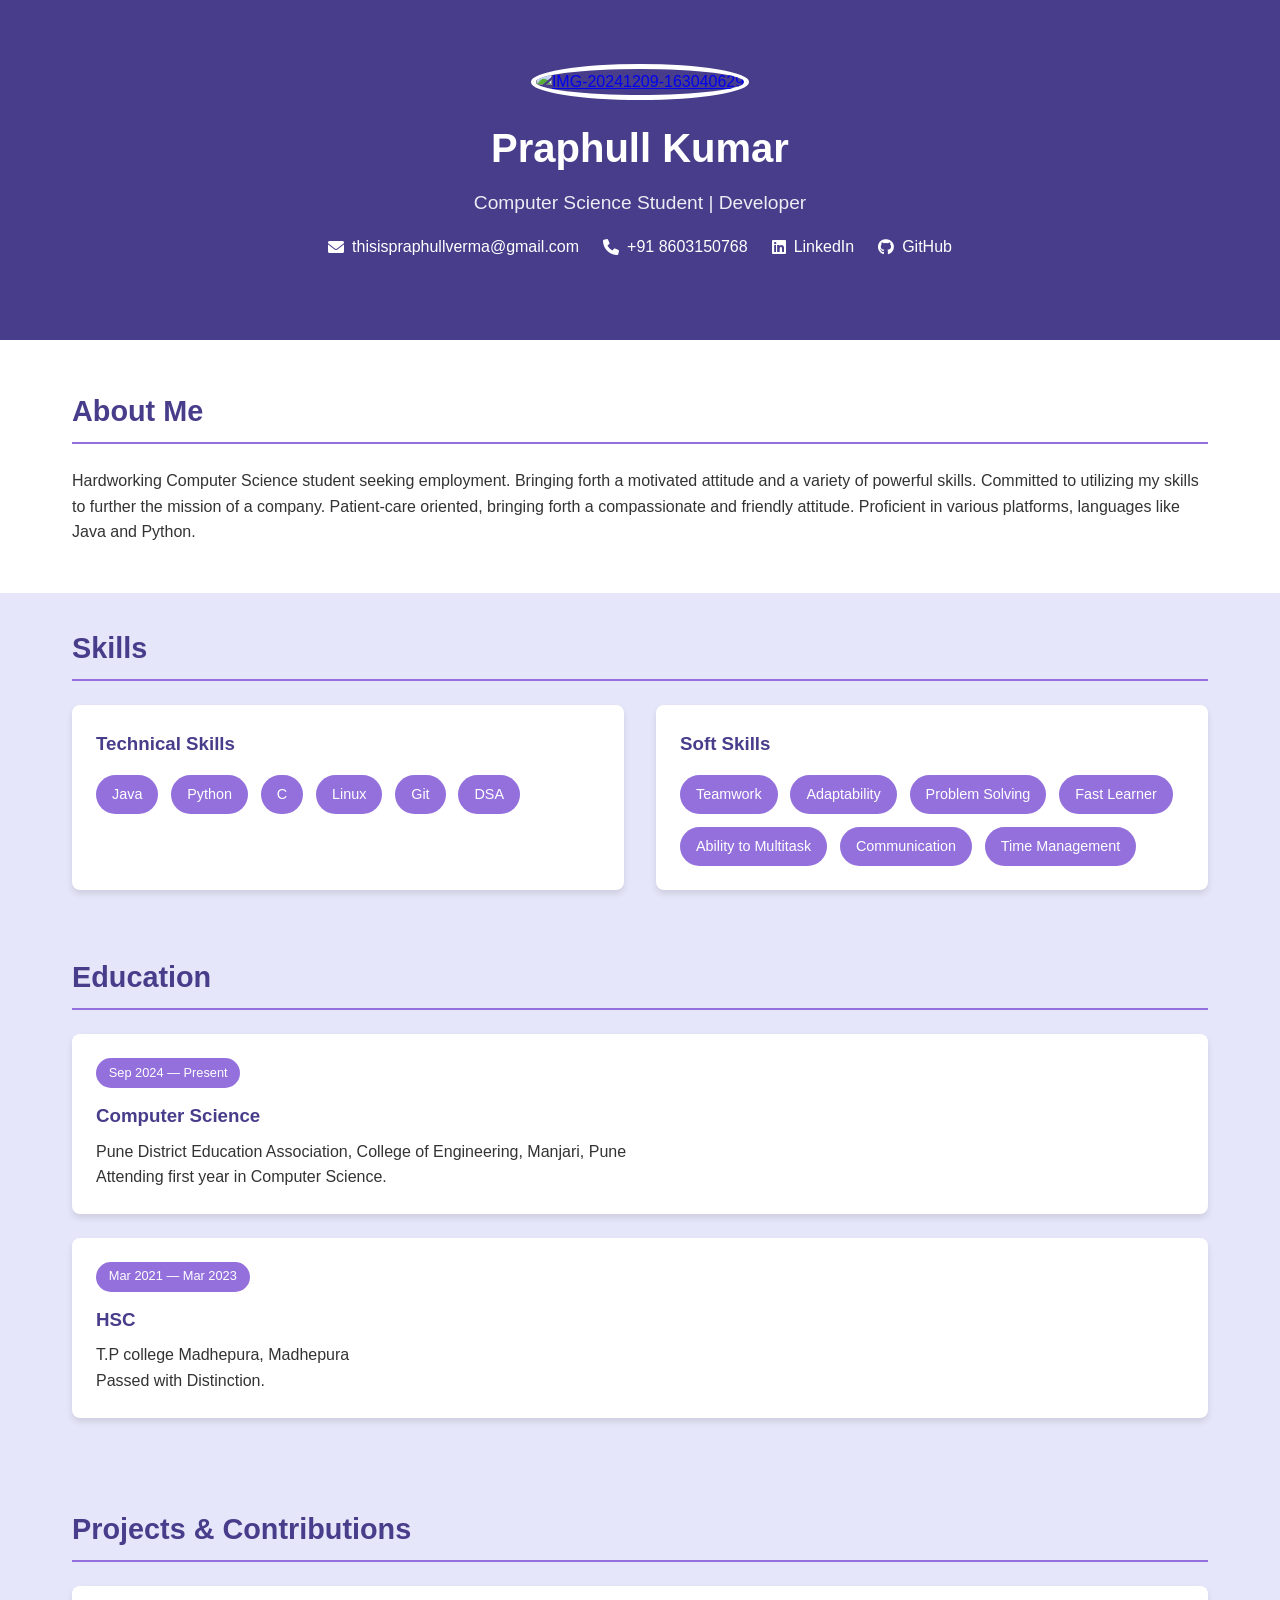
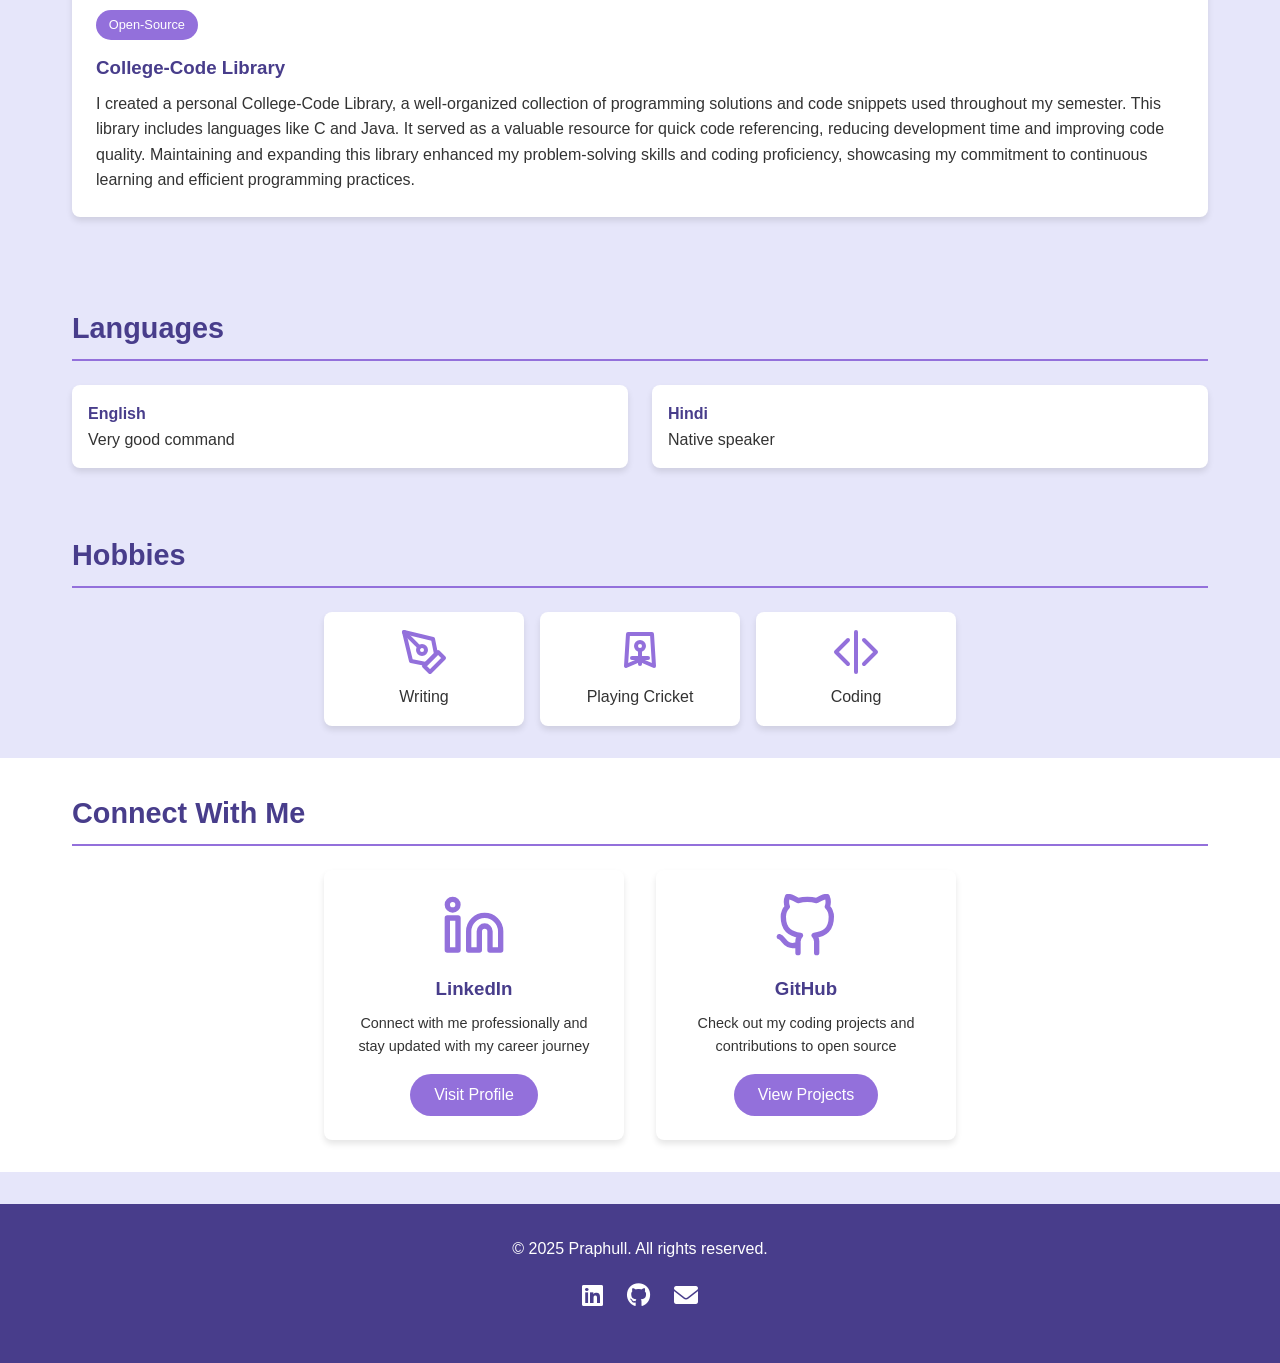
==== index.html @ 41943a8d "Create index.html" ====
<!DOCTYPE html>
<html lang="en">
<head>
    <meta charset="UTF-8">
    <meta name="viewport" content="width=device-width, initial-scale=1.0">
    <title>Praphull Kumar - Portfolio</title>
    <style>
        :root {
            --lavender-light: #e6e6fa;
            --lavender-medium: #9370db;
            --lavender-dark: #483d8b;
            --white: #ffffff;
            --text-dark: #333333;
            --text-light: #ffffff;
        }
        
        * {
            margin: 0;
            padding: 0;
            box-sizing: border-box;
            font-family: 'Segoe UI', Tahoma, Geneva, Verdana, sans-serif;
        }
        
        body {
            background-color: var(--lavender-light);
            color: var(--text-dark);
            line-height: 1.6;
        }
        
        header {
            background-color: var(--lavender-dark);
            color: var(--text-light);
            padding: 2rem 0;
            text-align: center;
        }
        
        .container {
            max-width: 1200px;
            margin: 0 auto;
            padding: 0 2rem;
        }
        
        .hero {
            display: flex;
            flex-direction: column;
            align-items: center;
            justify-content: center;
            padding: 2rem 0;
        }
        
        .hero img {
            width: 150px;
            height: 150px;
            border-radius: 50%;
            object-fit: cover;
            border: 5px solid var(--white);
            margin-bottom: 1rem;
        }
        
        .hero h1 {
            font-size: 2.5rem;
            margin-bottom: 0.5rem;
        }
        
        .hero p {
            font-size: 1.2rem;
            opacity: 0.9;
        }
        
        .contact-info {
            display: flex;
            justify-content: center;
            flex-wrap: wrap;
            gap: 1.5rem;
            margin: 1rem 0;
        }
        
        .contact-info a {
            color: var(--text-light);
            text-decoration: none;
            display: flex;
            align-items: center;
            gap: 0.5rem;
            transition: all 0.3s ease;
        }
        
        .contact-info a:hover {
            color: var(--lavender-light);
        }
        
        section {
            padding: 2rem 0;
        }
        
        .section-title {
            font-size: 1.8rem;
            color: var(--lavender-dark);
            margin-bottom: 1.5rem;
            padding-bottom: 0.5rem;
            border-bottom: 2px solid var(--lavender-medium);
        }
        
        .about {
            background-color: var(--white);
            padding: 3rem 0;
        }
        
        .skills-container {
            display: grid;
            grid-template-columns: repeat(auto-fit, minmax(250px, 1fr));
            gap: 2rem;
        }
        
        .skill-category {
            background-color: var(--white);
            border-radius: 8px;
            padding: 1.5rem;
            box-shadow: 0 4px 6px rgba(0, 0, 0, 0.1);
            transition: transform 0.3s ease;
        }
        
        .skill-category:hover {
            transform: translateY(-5px);
        }
        
        .skill-category h3 {
            color: var(--lavender-dark);
            margin-bottom: 1rem;
        }
        
        .skill-list {
            display: flex;
            flex-wrap: wrap;
            gap: 0.8rem;
        }
        
        .skill-tag {
            background-color: var(--lavender-medium);
            color: var(--text-light);
            padding: 0.5rem 1rem;
            border-radius: 30px;
            font-size: 0.9rem;
        }
        
        .education-item, .project-item {
            background-color: var(--white);
            border-radius: 8px;
            padding: 1.5rem;
            margin-bottom: 1.5rem;
            box-shadow: 0 4px 6px rgba(0, 0, 0, 0.1);
        }
        
        .education-item h3, .project-item h3 {
            color: var(--lavender-dark);
            margin-bottom: 0.5rem;
        }
        
        .education-date, .project-tag {
            display: inline-block;
            background-color: var(--lavender-medium);
            color: var(--text-light);
            padding: 0.3rem 0.8rem;
            border-radius: 30px;
            font-size: 0.8rem;
            margin-bottom: 0.8rem;
        }
        
        .languages {
            display: flex;
            flex-wrap: wrap;
            gap: 1.5rem;
        }
        
        .language-item {
            background-color: var(--white);
            border-radius: 8px;
            padding: 1rem;
            flex: 1;
            min-width: 200px;
            box-shadow: 0 4px 6px rgba(0, 0, 0, 0.1);
        }
        
        .language-name {
            font-weight: bold;
            color: var(--lavender-dark);
        }
        
        .hobbies-list {
            display: flex;
            flex-wrap: wrap;
            gap: 1rem;
            justify-content: center;
        }
        
        .hobby-item {
            background-color: var(--white);
            border-radius: 8px;
            padding: 1rem;
            text-align: center;
            box-shadow: 0 4px 6px rgba(0, 0, 0, 0.1);
            flex: 1;
            min-width: 150px;
            max-width: 200px;
            transition: transform 0.3s ease;
            display: flex;
            flex-direction: column;
            align-items: center;
        }
        
        .hobby-item:hover {
            transform: scale(1.05);
        }
        
        .hobby-icon {
            margin-bottom: 0.5rem;
            width: 48px;
            height: 48px;
            display: flex;
            justify-content: center;
            align-items: center;
        }
        
        .hobby-icon svg {
            width: 100%;
            height: 100%;
            color: var(--lavender-medium);
        }
        
        .social-profiles {
            background-color: var(--white);
            padding: 2rem 0;
        }
        
        .social-container {
            display: flex;
            justify-content: center;
            gap: 2rem;
            flex-wrap: wrap;
        }
        
        .social-card {
            background-color: var(--white);
            border-radius: 8px;
            padding: 1.5rem;
            width: 300px;
            box-shadow: 0 4px 6px rgba(0, 0, 0, 0.1);
            transition: transform 0.3s ease;
            display: flex;
            flex-direction: column;
            align-items: center;
            text-align: center;
        }
        
        .social-card:hover {
            transform: translateY(-5px);
        }
        
        .social-logo {
            width: 64px;
            height: 64px;
            margin-bottom: 1rem;
        }
        
        .social-logo svg {
            width: 100%;
            height: 100%;
            color: var(--lavender-medium);
        }
        
        .social-card h3 {
            color: var(--lavender-dark);
            margin-bottom: 0.5rem;
        }
        
        .social-card p {
            margin-bottom: 1rem;
            font-size: 0.9rem;
            color: var(--text-dark);
        }
        
        .social-button {
            display: inline-block;
            background-color: var(--lavender-medium);
            color: var(--text-light);
            padding: 0.5rem 1.5rem;
            border-radius: 30px;
            text-decoration: none;
            transition: all 0.3s ease;
            font-weight: 500;
        }
        
        .social-button:hover {
            background-color: var(--lavender-dark);
            transform: translateY(-2px);
        }
        
        footer {
            background-color: var(--lavender-dark);
            color: var(--text-light);
            text-align: center;
            padding: 2rem 0;
            margin-top: 2rem;
        }
        
        .social-links {
            display: flex;
            justify-content: center;
            gap: 1.5rem;
            margin: 1rem 0;
        }
        
        .social-links a {
            color: var(--text-light);
            font-size: 1.5rem;
            transition: all 0.3s ease;
        }
        
        .social-links a:hover {
            color: var(--lavender-light);
            transform: translateY(-3px);
        }
        
        @media (max-width: 768px) {
            .hero h1 {
                font-size: 2rem;
            }
            
            .hero p {
                font-size: 1rem;
            }
            
            .skills-container {
                grid-template-columns: 1fr;
            }
            
            .social-card {
                width: 100%;
            }
        }
    </style>
    <link rel="stylesheet" href="https://cdnjs.cloudflare.com/ajax/libs/font-awesome/6.0.0-beta3/css/all.min.css">
</head>
<body>
    <header>
        <div class="container">
            <div class="hero">
                <a href="https://ibb.co/N6B8zjYk"><img src="https://i.ibb.co/WWJb1yKd/IMG-20241209-163040629.jpg" alt="IMG-20241209-163040629" /></a>
                <h1>Praphull Kumar</h1>
                <p>Computer Science Student | Developer</p>
                <div class="contact-info">
                    <a href="mailto:thisispraphullverma@gmail.com"><i class="fas fa-envelope"></i> thisispraphullverma@gmail.com</a>
                    <a href="tel:+918603150768"><i class="fas fa-phone"></i> +91 8603150768</a>
                    <a href="https://www.linkedin.com/in/praphullverma/" target="_blank"><i class="fab fa-linkedin"></i> LinkedIn</a>
                    <a href="https://github.com/praphull-verma" target="_blank"><i class="fab fa-github"></i> GitHub</a>
                </div>
            </div>
        </div>
    </header>
    
    <section class="about">
        <div class="container">
            <h2 class="section-title">About Me</h2>
            <p>Hardworking Computer Science student seeking employment. Bringing forth a motivated attitude and a variety of powerful skills. Committed to utilizing my skills to further the mission of a company. Patient-care oriented, bringing forth a compassionate and friendly attitude. Proficient in various platforms, languages like Java and Python.</p>
        </div>
    </section>
    
    <section>
        <div class="container">
            <h2 class="section-title">Skills</h2>
            <div class="skills-container">
                <div class="skill-category">
                    <h3>Technical Skills</h3>
                    <div class="skill-list">
                        <span class="skill-tag">Java</span>
                        <span class="skill-tag">Python</span>
                        <span class="skill-tag">C</span>
                        <span class="skill-tag">Linux</span>
                        <span class="skill-tag">Git</span>
                        <span class="skill-tag">DSA</span>
                    </div>
                </div>
                <div class="skill-category">
                    <h3>Soft Skills</h3>
                    <div class="skill-list">
                        <span class="skill-tag">Teamwork</span>
                        <span class="skill-tag">Adaptability</span>
                        <span class="skill-tag">Problem Solving</span>
                        <span class="skill-tag">Fast Learner</span>
                        <span class="skill-tag">Ability to Multitask</span>
                        <span class="skill-tag">Communication</span>
                        <span class="skill-tag">Time Management</span>
                    </div>
                </div>
            </div>
        </div>
    </section>
    
    <section>
        <div class="container">
            <h2 class="section-title">Education</h2>
            <div class="education-item">
                <span class="education-date">Sep 2024 — Present</span>
                <h3>Computer Science</h3>
                <p>Pune District Education Association, College of Engineering, Manjari, Pune</p>
                <p>Attending first year in Computer Science.</p>
            </div>
            <div class="education-item">
                <span class="education-date">Mar 2021 — Mar 2023</span>
                <h3>HSC</h3>
                <p>T.P college Madhepura, Madhepura</p>
                <p>Passed with Distinction.</p>
            </div>
        </div>
    </section>
    
    <section>
        <div class="container">
            <h2 class="section-title">Projects & Contributions</h2>
            <div class="project-item">
                <span class="project-tag">Open-Source</span>
                <h3>College-Code Library</h3>
                <p>I created a personal College-Code Library, a well-organized collection of programming solutions and code snippets used throughout my semester. This library includes languages like C and Java. It served as a valuable resource for quick code referencing, reducing development time and improving code quality. Maintaining and expanding this library enhanced my problem-solving skills and coding proficiency, showcasing my commitment to continuous learning and efficient programming practices.</p>
            </div>
        </div>
    </section>
    
    <section>
        <div class="container">
            <h2 class="section-title">Languages</h2>
            <div class="languages">
                <div class="language-item">
                    <span class="language-name">English</span>
                    <p>Very good command</p>
                </div>
                <div class="language-item">
                    <span class="language-name">Hindi</span>
                    <p>Native speaker</p>
                </div>
            </div>
        </div>
    </section>
    
    <section>
        <div class="container">
            <h2 class="section-title">Hobbies</h2>
            <div class="hobbies-list">
                <div class="hobby-item">
                    <div class="hobby-icon">
                        <svg xmlns="http://www.w3.org/2000/svg" viewBox="0 0 24 24" fill="none" stroke="currentColor" stroke-width="2" stroke-linecap="round" stroke-linejoin="round">
                            <path d="M12 19l7-7 3 3-7 7-3-3z"></path>
                            <path d="M18 13l-1.5-7.5L2 2l3.5 14.5L13 18l5-5z"></path>
                            <path d="M2 2l7.586 7.586"></path>
                            <circle cx="11" cy="11" r="2"></circle>
                        </svg>
                    </div>
                    <p>Writing</p>
                </div>
                <div class="hobby-item">
                    <div class="hobby-icon">
                        <svg xmlns="http://www.w3.org/2000/svg" viewBox="0 0 24 24" fill="none" stroke="currentColor" stroke-width="2" stroke-linecap="round" stroke-linejoin="round">
                            <path d="M6 3h12l1 16-7-3-7 3z"></path>
                            <path d="M12 7c-1.1 0-2 .9-2 2s.9 2 2 2 2-.9 2-2-.9-2-2-2z"></path>
                            <path d="M12 11v7"></path>
                            <path d="M8 15h8"></path>
                        </svg>
                    </div>
                    <p>Playing Cricket</p>
                </div>
                <div class="hobby-item">
                    <div class="hobby-icon">
                        <svg xmlns="http://www.w3.org/2000/svg" viewBox="0 0 24 24" fill="none" stroke="currentColor" stroke-width="2" stroke-linecap="round" stroke-linejoin="round">
                            <polyline points="16 18 22 12 16 6"></polyline>
                            <polyline points="8 6 2 12 8 18"></polyline>
                            <line x1="12" y1="2" x2="12" y2="22"></line>
                        </svg>
                    </div>
                    <p>Coding</p>
                </div>
            </div>
        </div>
    </section>
    
    <section class="social-profiles">
        <div class="container">
            <h2 class="section-title">Connect With Me</h2>
            <div class="social-container">
                <div class="social-card">
                    <div class="social-logo">
                        <svg xmlns="http://www.w3.org/2000/svg" viewBox="0 0 24 24" fill="none" stroke="currentColor" stroke-width="2" stroke-linecap="round" stroke-linejoin="round">
                            <path d="M16 8a6 6 0 0 1 6 6v7h-4v-7a2 2 0 0 0-2-2 2 2 0 0 0-2 2v7h-4v-7a6 6 0 0 1 6-6z"></path>
                            <rect x="2" y="9" width="4" height="12"></rect>
                            <circle cx="4" cy="4" r="2"></circle>
                        </svg>
                    </div>
                    <h3>LinkedIn</h3>
                    <p>Connect with me professionally and stay updated with my career journey</p>
                    <a href="https://www.linkedin.com/in/praphullverma/" target="_blank" class="social-button">Visit Profile</a>
                </div>
                <div class="social-card">
                    <div class="social-logo">
                        <svg xmlns="http://www.w3.org/2000/svg" viewBox="0 0 24 24" fill="none" stroke="currentColor" stroke-width="2" stroke-linecap="round" stroke-linejoin="round">
                            <path d="M9 19c-5 1.5-5-2.5-7-3m14 6v-3.87a3.37 3.37 0 0 0-.94-2.61c3.14-.35 6.44-1.54 6.44-7A5.44 5.44 0 0 0 20 4.77 5.07 5.07 0 0 0 19.91 1S18.73.65 16 2.48a13.38 13.38 0 0 0-7 0C6.27.65 5.09 1 5.09 1A5.07 5.07 0 0 0 5 4.77a5.44 5.44 0 0 0-1.5 3.78c0 5.42 3.3 6.61 6.44 7A3.37 3.37 0 0 0 9 18.13V22"></path>
                        </svg>
                    </div>
                    <h3>GitHub</h3>
                    <p>Check out my coding projects and contributions to open source</p>
                    <a href="https://github.com/praphull-verma" target="_blank" class="social-button">View Projects</a>
                </div>
            </div>
        </div>
    </section>
    
    <footer>
        <div class="container">
            <p>&copy; 2025 Praphull. All rights reserved.</p>
            <div class="social-links">
                <a href="https://linkedin.com" target="_blank"><i class="fab fa-linkedin"></i></a>
                <a href="https://github.com/praphull-verma" target="_blank"><i class="fab fa-github"></i></a>
                <a href="mailto:thisispraphullverma@gmail.com"><i class="fas fa-envelope"></i></a>
            </div>
        </div>
    </footer>
</body>
</html>
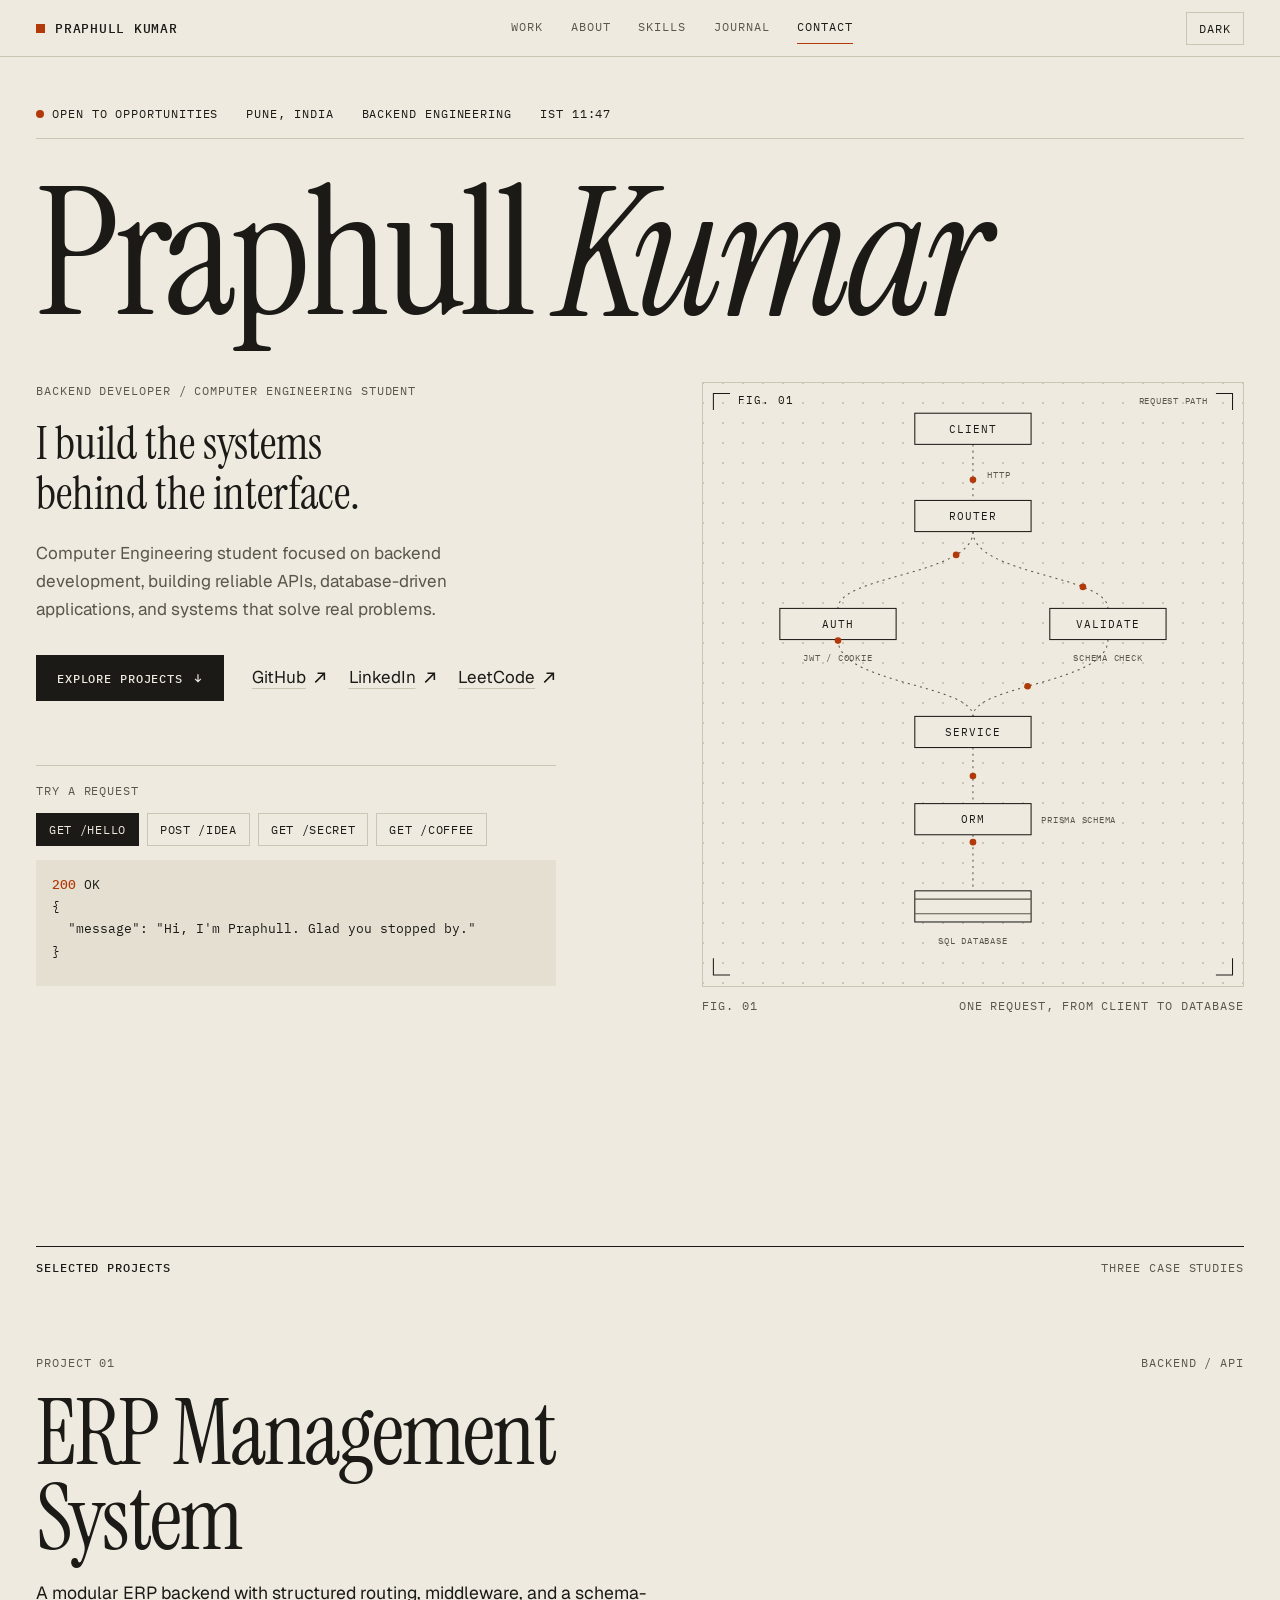
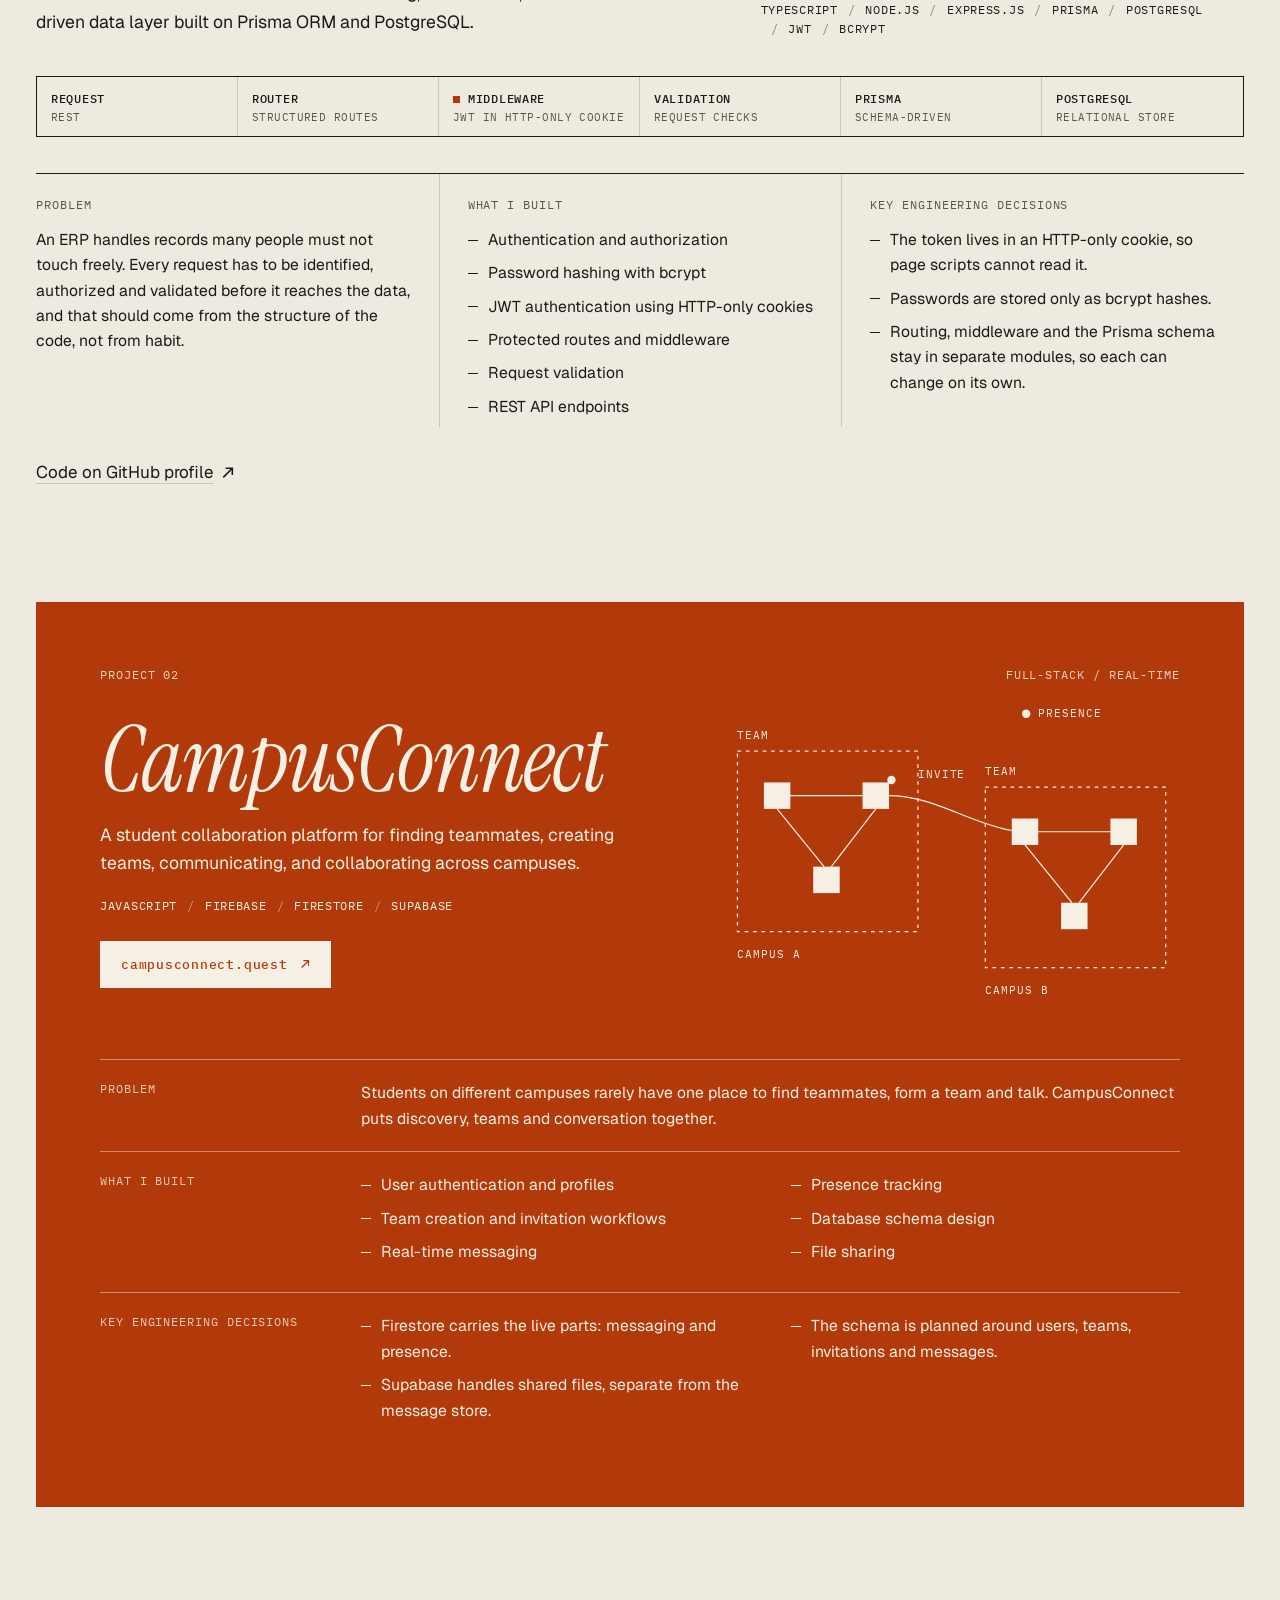
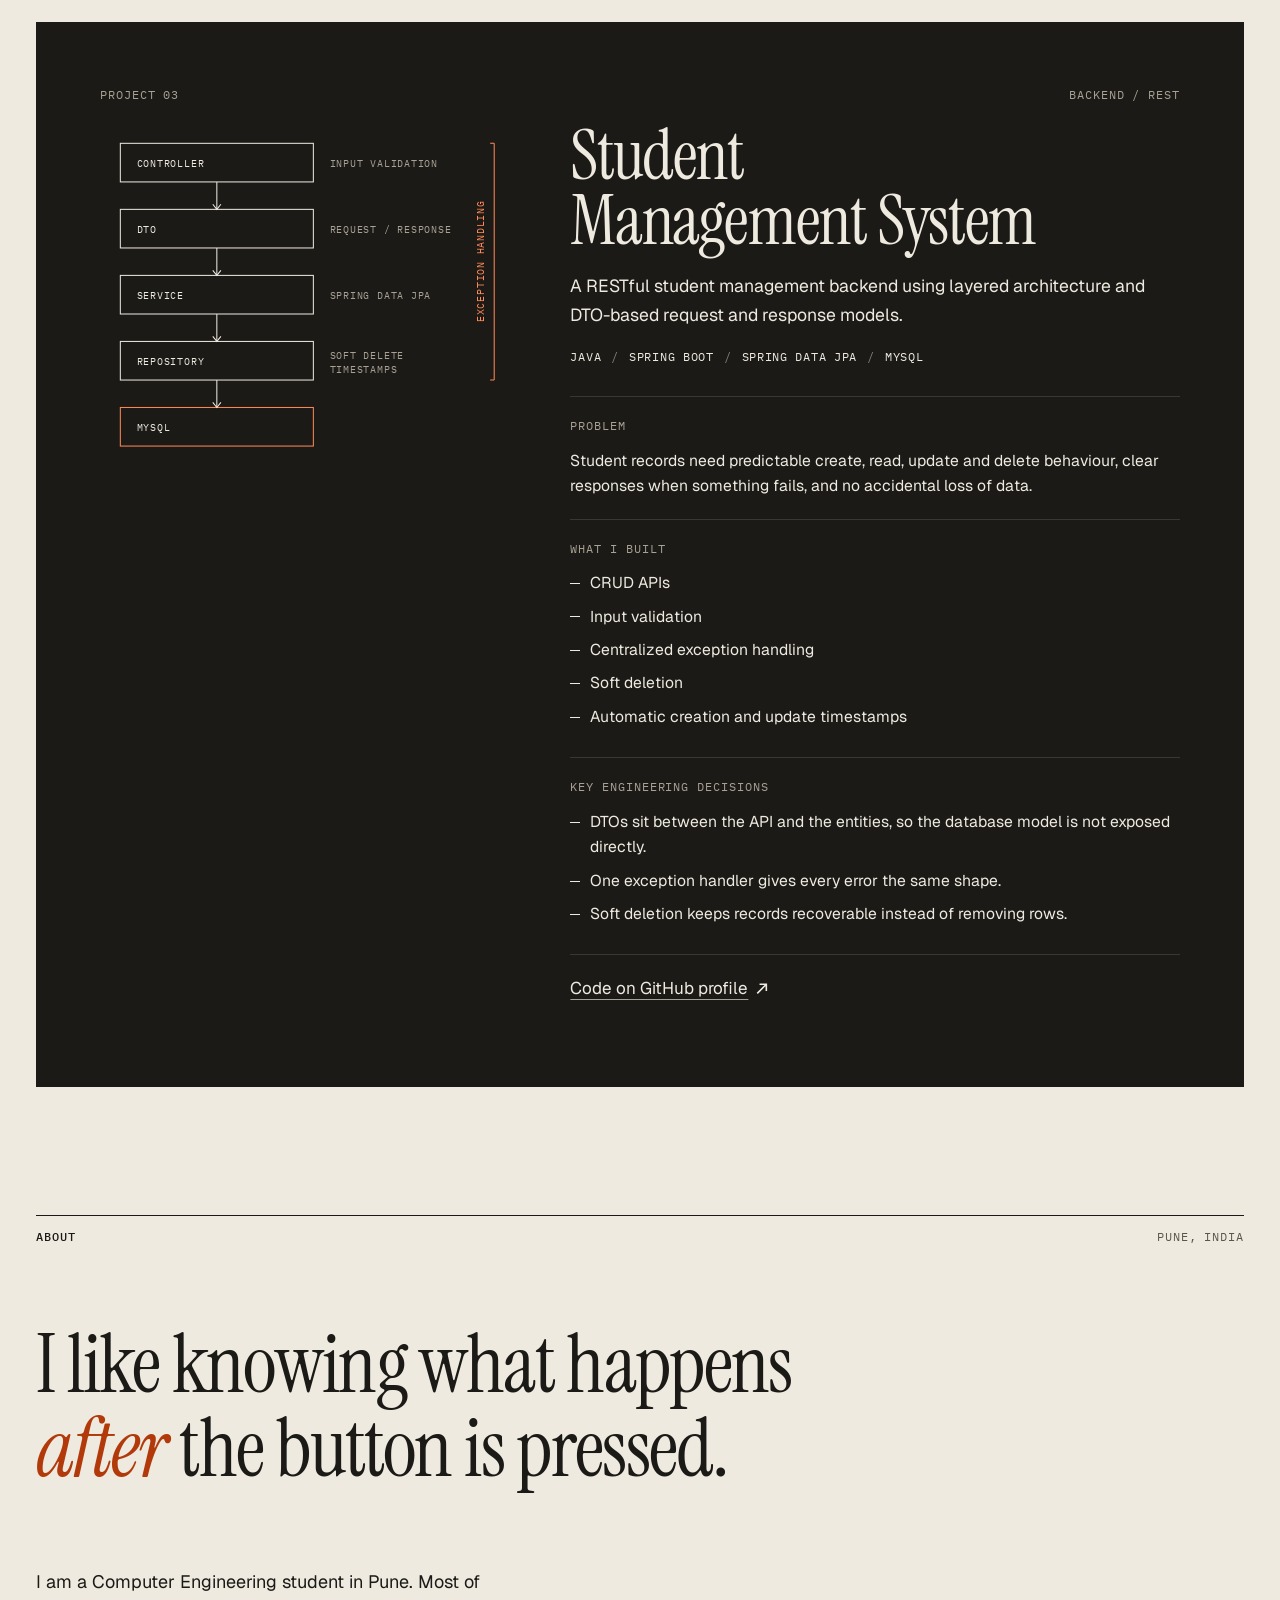
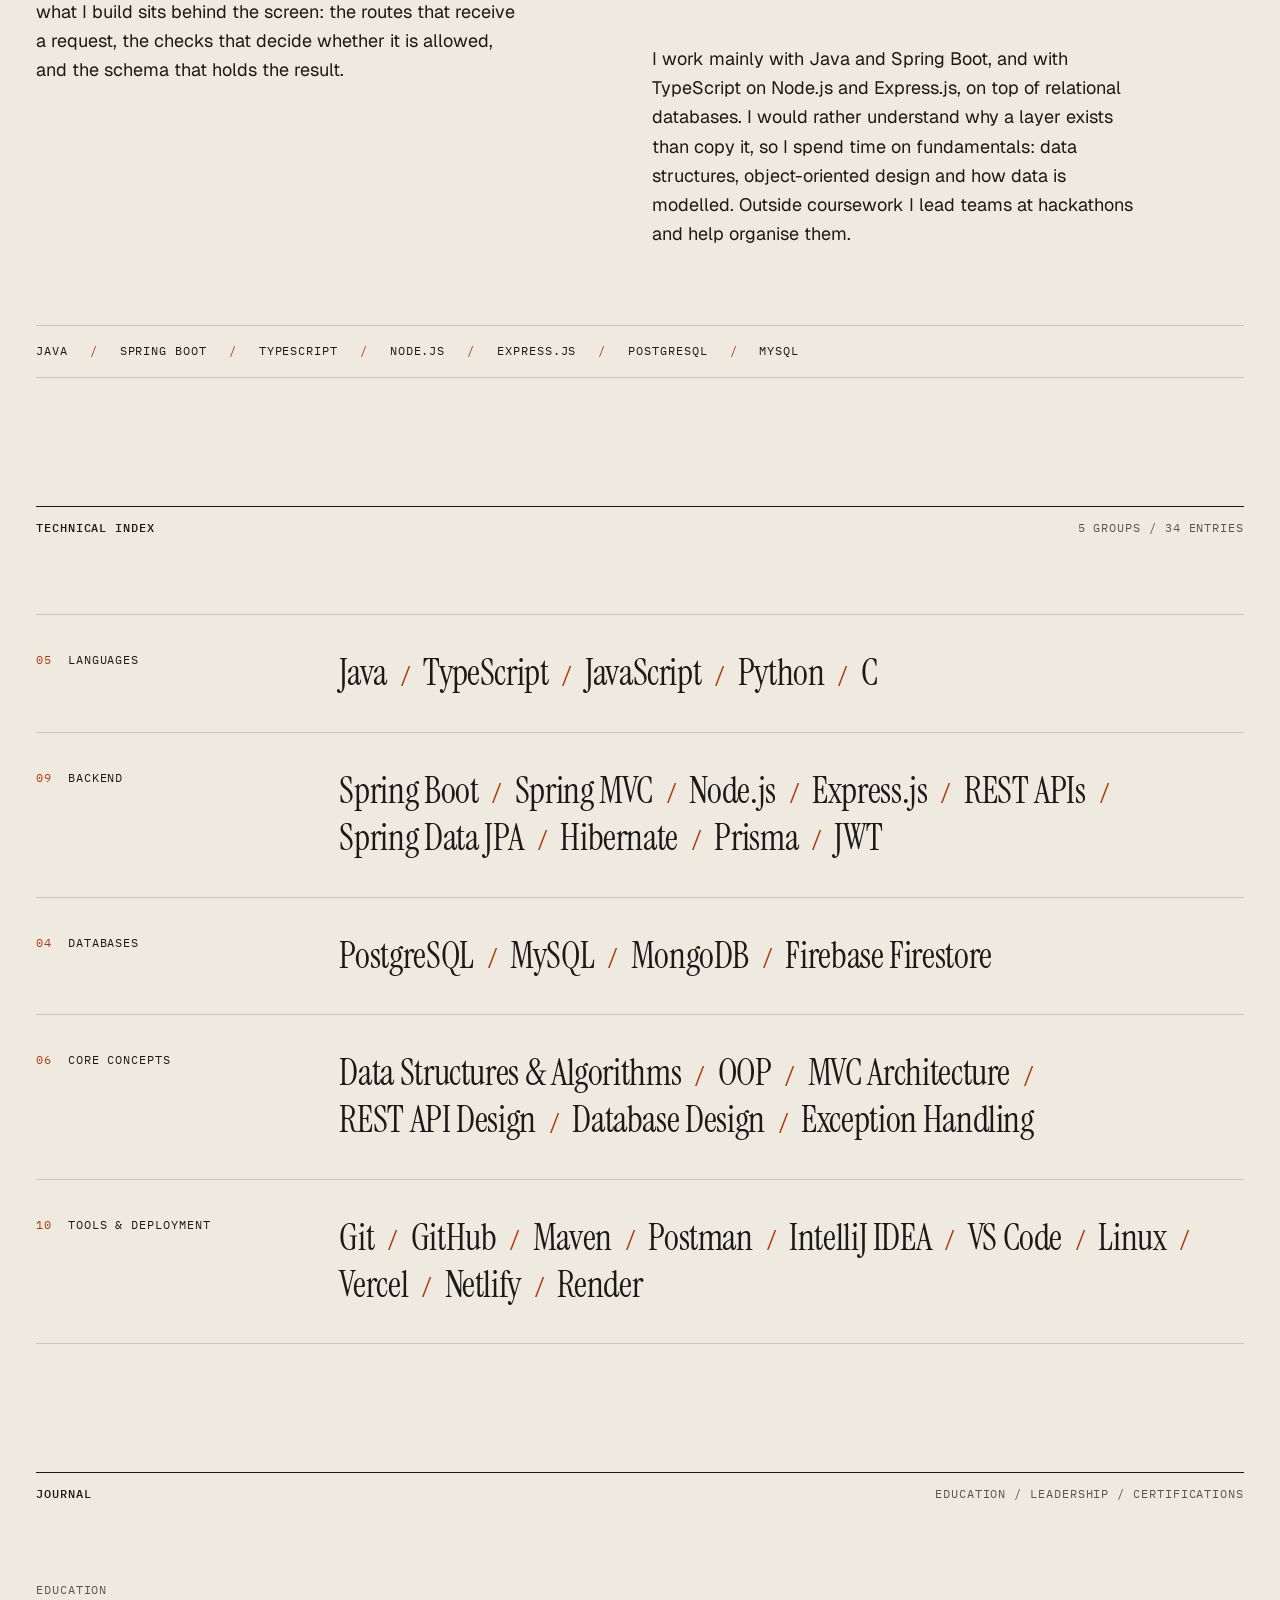
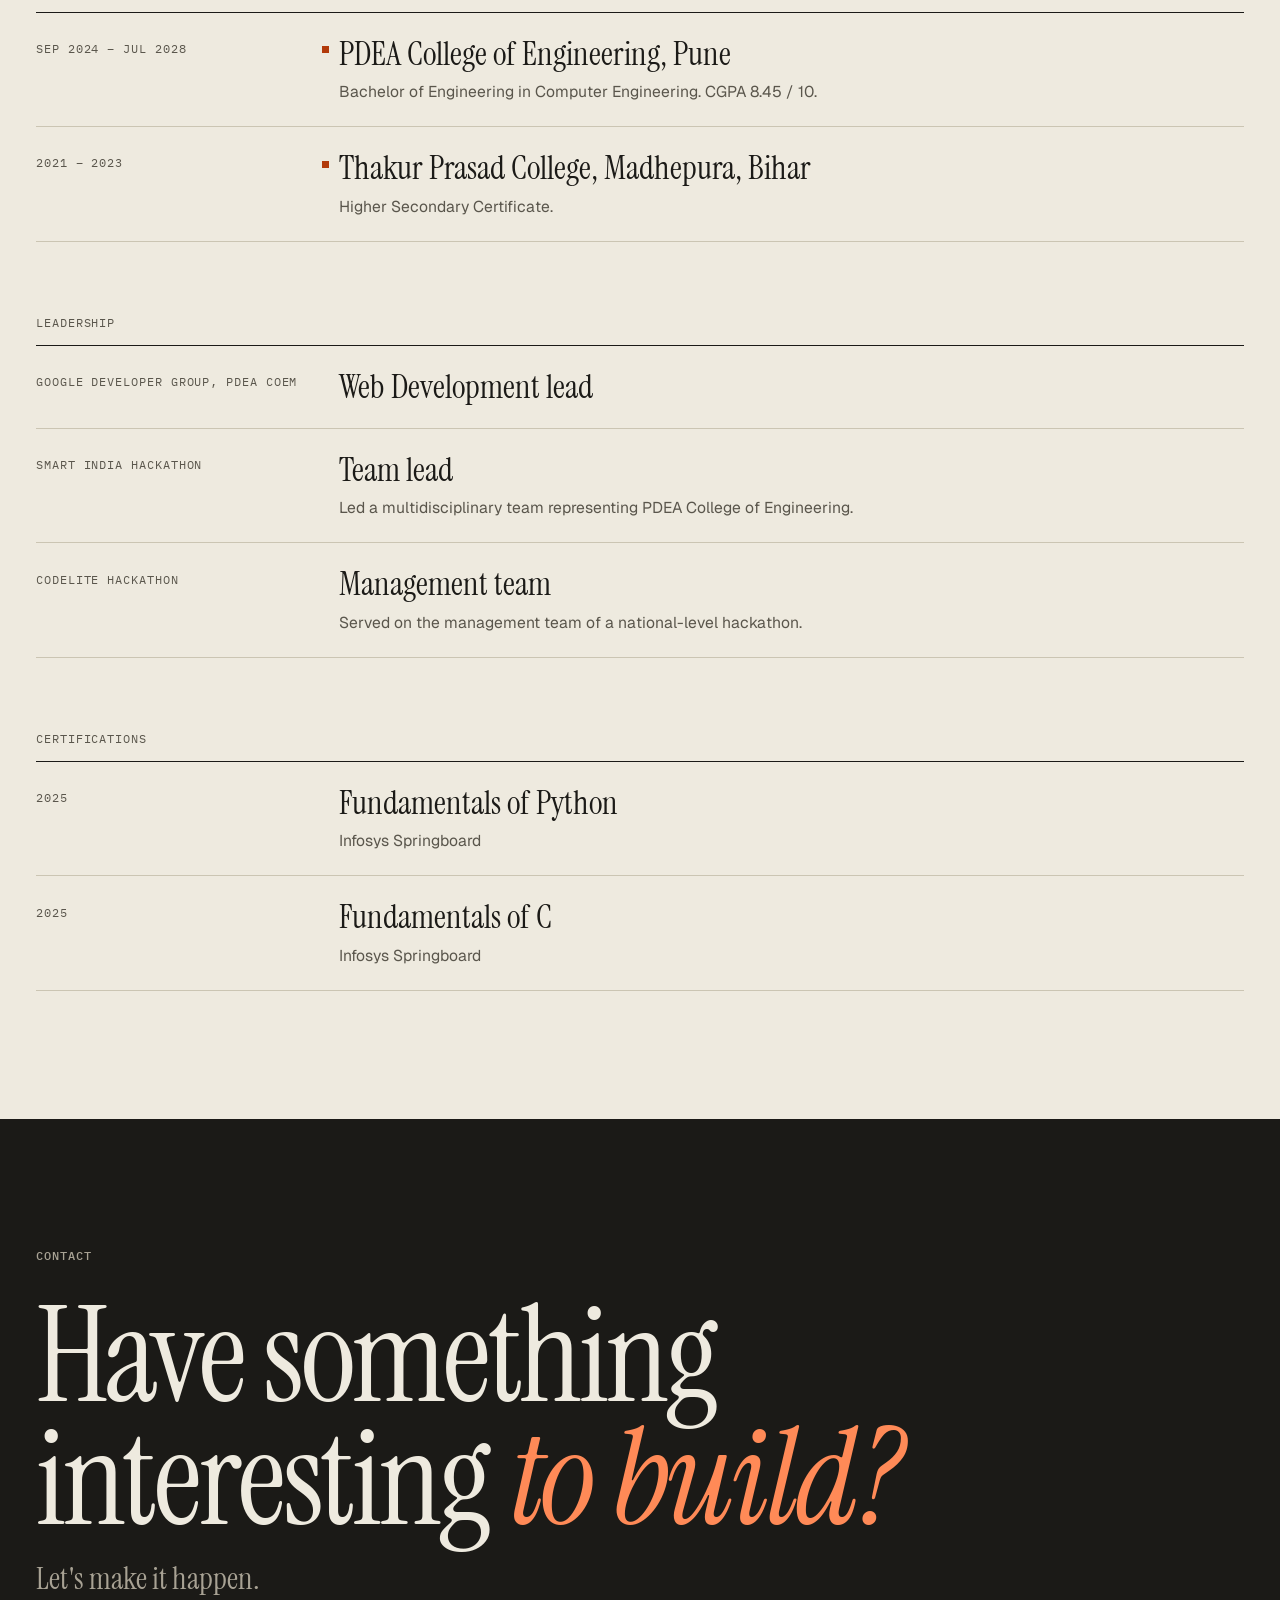
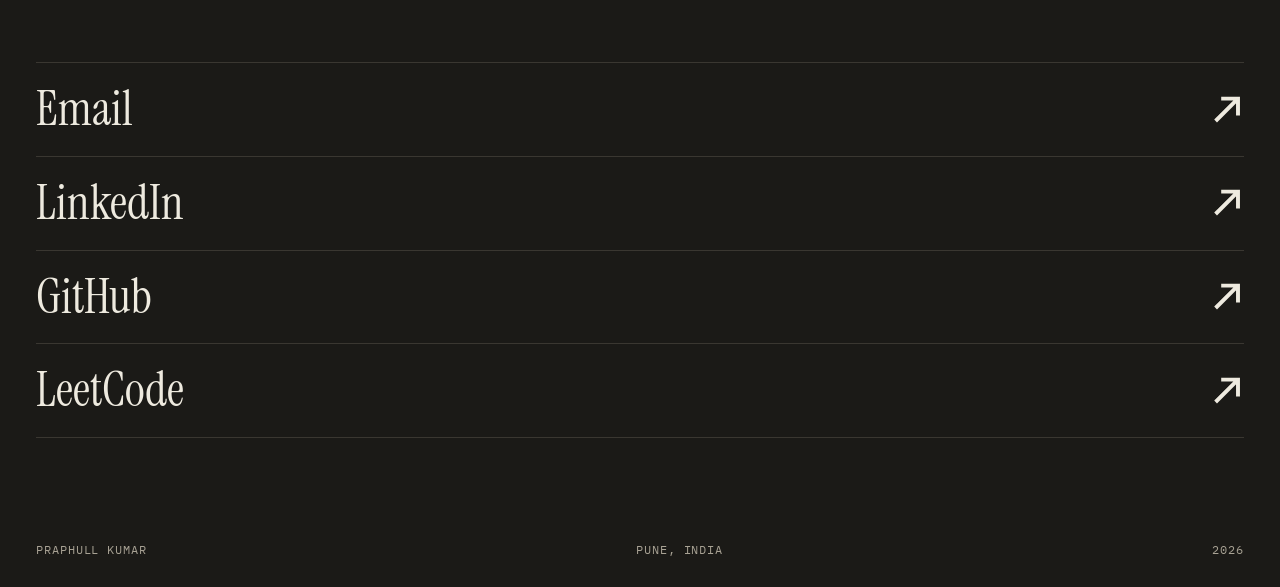
==== commit f7c17efe: "redesign the website" ====
--- a/index.html
+++ b/index.html
@@ -1,524 +1,710 @@
-<!DOCTYPE html>
-<html lang="en">
-<head>
-    <meta charset="UTF-8">
-    <meta name="viewport" content="width=device-width, initial-scale=1.0">
-    <title>Praphull Kumar - Portfolio</title>
-    <style>
-        :root {
-            --lavender-light: #e6e6fa;
-            --lavender-medium: #9370db;
-            --lavender-dark: #483d8b;
-            --white: #ffffff;
-            --text-dark: #333333;
-            --text-light: #ffffff;
-        }
-        
-        * {
-            margin: 0;
-            padding: 0;
-            box-sizing: border-box;
-            font-family: 'Segoe UI', Tahoma, Geneva, Verdana, sans-serif;
-        }
-        
-        body {
-            background-color: var(--lavender-light);
-            color: var(--text-dark);
-            line-height: 1.6;
-        }
-        
-        header {
-            background-color: var(--lavender-dark);
-            color: var(--text-light);
-            padding: 2rem 0;
-            text-align: center;
-        }
-        
-        .container {
-            max-width: 1200px;
-            margin: 0 auto;
-            padding: 0 2rem;
-        }
-        
-        .hero {
-            display: flex;
-            flex-direction: column;
-            align-items: center;
-            justify-content: center;
-            padding: 2rem 0;
-        }
-        
-        .hero img {
-            width: 150px;
-            height: 150px;
-            border-radius: 50%;
-            object-fit: cover;
-            border: 5px solid var(--white);
-            margin-bottom: 1rem;
-        }
-        
-        .hero h1 {
-            font-size: 2.5rem;
-            margin-bottom: 0.5rem;
-        }
-        
-        .hero p {
-            font-size: 1.2rem;
-            opacity: 0.9;
-        }
-        
-        .contact-info {
-            display: flex;
-            justify-content: center;
-            flex-wrap: wrap;
-            gap: 1.5rem;
-            margin: 1rem 0;
-        }
-        
-        .contact-info a {
-            color: var(--text-light);
-            text-decoration: none;
-            display: flex;
-            align-items: center;
-            gap: 0.5rem;
-            transition: all 0.3s ease;
-        }
-        
-        .contact-info a:hover {
-            color: var(--lavender-light);
-        }
-        
-        section {
-            padding: 2rem 0;
-        }
-        
-        .section-title {
-            font-size: 1.8rem;
-            color: var(--lavender-dark);
-            margin-bottom: 1.5rem;
-            padding-bottom: 0.5rem;
-            border-bottom: 2px solid var(--lavender-medium);
-        }
-        
-        .about {
-            background-color: var(--white);
-            padding: 3rem 0;
-        }
-        
-        .skills-container {
-            display: grid;
-            grid-template-columns: repeat(auto-fit, minmax(250px, 1fr));
-            gap: 2rem;
-        }
-        
-        .skill-category {
-            background-color: var(--white);
-            border-radius: 8px;
-            padding: 1.5rem;
-            box-shadow: 0 4px 6px rgba(0, 0, 0, 0.1);
-            transition: transform 0.3s ease;
-        }
-        
-        .skill-category:hover {
-            transform: translateY(-5px);
-        }
-        
-        .skill-category h3 {
-            color: var(--lavender-dark);
-            margin-bottom: 1rem;
-        }
-        
-        .skill-list {
-            display: flex;
-            flex-wrap: wrap;
-            gap: 0.8rem;
-        }
-        
-        .skill-tag {
-            background-color: var(--lavender-medium);
-            color: var(--text-light);
-            padding: 0.5rem 1rem;
-            border-radius: 30px;
-            font-size: 0.9rem;
-        }
-        
-        .education-item, .project-item {
-            background-color: var(--white);
-            border-radius: 8px;
-            padding: 1.5rem;
-            margin-bottom: 1.5rem;
-            box-shadow: 0 4px 6px rgba(0, 0, 0, 0.1);
-        }
-        
-        .education-item h3, .project-item h3 {
-            color: var(--lavender-dark);
-            margin-bottom: 0.5rem;
-        }
-        
-        .education-date, .project-tag {
-            display: inline-block;
-            background-color: var(--lavender-medium);
-            color: var(--text-light);
-            padding: 0.3rem 0.8rem;
-            border-radius: 30px;
-            font-size: 0.8rem;
-            margin-bottom: 0.8rem;
-        }
-        
-        .languages {
-            display: flex;
-            flex-wrap: wrap;
-            gap: 1.5rem;
-        }
-        
-        .language-item {
-            background-color: var(--white);
-            border-radius: 8px;
-            padding: 1rem;
-            flex: 1;
-            min-width: 200px;
-            box-shadow: 0 4px 6px rgba(0, 0, 0, 0.1);
-        }
-        
-        .language-name {
-            font-weight: bold;
-            color: var(--lavender-dark);
-        }
-        
-        .hobbies-list {
-            display: flex;
-            flex-wrap: wrap;
-            gap: 1rem;
-            justify-content: center;
-        }
-        
-        .hobby-item {
-            background-color: var(--white);
-            border-radius: 8px;
-            padding: 1rem;
-            text-align: center;
-            box-shadow: 0 4px 6px rgba(0, 0, 0, 0.1);
-            flex: 1;
-            min-width: 150px;
-            max-width: 200px;
-            transition: transform 0.3s ease;
-            display: flex;
-            flex-direction: column;
-            align-items: center;
-        }
-        
-        .hobby-item:hover {
-            transform: scale(1.05);
-        }
-        
-        .hobby-icon {
-            margin-bottom: 0.5rem;
-            width: 48px;
-            height: 48px;
-            display: flex;
-            justify-content: center;
-            align-items: center;
-        }
-        
-        .hobby-icon svg {
-            width: 100%;
-            height: 100%;
-            color: var(--lavender-medium);
-        }
-        
-        .social-profiles {
-            background-color: var(--white);
-            padding: 2rem 0;
-        }
-        
-        .social-container {
-            display: flex;
-            justify-content: center;
-            gap: 2rem;
-            flex-wrap: wrap;
-        }
-        
-        .social-card {
-            background-color: var(--white);
-            border-radius: 8px;
-            padding: 1.5rem;
-            width: 300px;
-            box-shadow: 0 4px 6px rgba(0, 0, 0, 0.1);
-            transition: transform 0.3s ease;
-            display: flex;
-            flex-direction: column;
-            align-items: center;
-            text-align: center;
-        }
-        
-        .social-card:hover {
-            transform: translateY(-5px);
-        }
-        
-        .social-logo {
-            width: 64px;
-            height: 64px;
-            margin-bottom: 1rem;
-        }
-        
-        .social-logo svg {
-            width: 100%;
-            height: 100%;
-            color: var(--lavender-medium);
-        }
-        
-        .social-card h3 {
-            color: var(--lavender-dark);
-            margin-bottom: 0.5rem;
-        }
-        
-        .social-card p {
-            margin-bottom: 1rem;
-            font-size: 0.9rem;
-            color: var(--text-dark);
-        }
-        
-        .social-button {
-            display: inline-block;
-            background-color: var(--lavender-medium);
-            color: var(--text-light);
-            padding: 0.5rem 1.5rem;
-            border-radius: 30px;
-            text-decoration: none;
-            transition: all 0.3s ease;
-            font-weight: 500;
-        }
-        
-        .social-button:hover {
-            background-color: var(--lavender-dark);
-            transform: translateY(-2px);
-        }
-        
-        footer {
-            background-color: var(--lavender-dark);
-            color: var(--text-light);
-            text-align: center;
-            padding: 2rem 0;
-            margin-top: 2rem;
-        }
-        
-        .social-links {
-            display: flex;
-            justify-content: center;
-            gap: 1.5rem;
-            margin: 1rem 0;
-        }
-        
-        .social-links a {
-            color: var(--text-light);
-            font-size: 1.5rem;
-            transition: all 0.3s ease;
-        }
-        
-        .social-links a:hover {
-            color: var(--lavender-light);
-            transform: translateY(-3px);
-        }
-        
-        @media (max-width: 768px) {
-            .hero h1 {
-                font-size: 2rem;
-            }
-            
-            .hero p {
-                font-size: 1rem;
-            }
-            
-            .skills-container {
-                grid-template-columns: 1fr;
-            }
-            
-            .social-card {
-                width: 100%;
-            }
-        }
-    </style>
-    <link rel="stylesheet" href="https://cdnjs.cloudflare.com/ajax/libs/font-awesome/6.0.0-beta3/css/all.min.css">
-</head>
-<body>
-    <header>
-        <div class="container">
-            <div class="hero">
-                <a href="https://ibb.co/N6B8zjYk"><img src="https://i.ibb.co/WWJb1yKd/IMG-20241209-163040629.jpg" alt="IMG-20241209-163040629" /></a>
-                <h1>Praphull Kumar</h1>
-                <p>Computer Science Student | Developer</p>
-                <div class="contact-info">
-                    <a href="mailto:thisispraphullverma@gmail.com"><i class="fas fa-envelope"></i> thisispraphullverma@gmail.com</a>
-                    <a href="tel:+918603150768"><i class="fas fa-phone"></i> +91 8603150768</a>
-                    <a href="https://www.linkedin.com/in/praphullverma/" target="_blank"><i class="fab fa-linkedin"></i> LinkedIn</a>
-                    <a href="https://github.com/praphull-verma" target="_blank"><i class="fab fa-github"></i> GitHub</a>
-                </div>
-            </div>
-        </div>
-    </header>
-    
-    <section class="about">
-        <div class="container">
-            <h2 class="section-title">About Me</h2>
-            <p>Hardworking Computer Science student seeking employment. Bringing forth a motivated attitude and a variety of powerful skills. Committed to utilizing my skills to further the mission of a company. Patient-care oriented, bringing forth a compassionate and friendly attitude. Proficient in various platforms, languages like Java and Python.</p>
-        </div>
-    </section>
-    
-    <section>
-        <div class="container">
-            <h2 class="section-title">Skills</h2>
-            <div class="skills-container">
-                <div class="skill-category">
-                    <h3>Technical Skills</h3>
-                    <div class="skill-list">
-                        <span class="skill-tag">Java</span>
-                        <span class="skill-tag">Python</span>
-                        <span class="skill-tag">C</span>
-                        <span class="skill-tag">Linux</span>
-                        <span class="skill-tag">Git</span>
-                        <span class="skill-tag">DSA</span>
-                    </div>
-                </div>
-                <div class="skill-category">
-                    <h3>Soft Skills</h3>
-                    <div class="skill-list">
-                        <span class="skill-tag">Teamwork</span>
-                        <span class="skill-tag">Adaptability</span>
-                        <span class="skill-tag">Problem Solving</span>
-                        <span class="skill-tag">Fast Learner</span>
-                        <span class="skill-tag">Ability to Multitask</span>
-                        <span class="skill-tag">Communication</span>
-                        <span class="skill-tag">Time Management</span>
-                    </div>
-                </div>
-            </div>
-        </div>
-    </section>
-    
-    <section>
-        <div class="container">
-            <h2 class="section-title">Education</h2>
-            <div class="education-item">
-                <span class="education-date">Sep 2024 — Present</span>
-                <h3>Computer Science</h3>
-                <p>Pune District Education Association, College of Engineering, Manjari, Pune</p>
-                <p>Attending first year in Computer Science.</p>
-            </div>
-            <div class="education-item">
-                <span class="education-date">Mar 2021 — Mar 2023</span>
-                <h3>HSC</h3>
-                <p>T.P college Madhepura, Madhepura</p>
-                <p>Passed with Distinction.</p>
-            </div>
-        </div>
-    </section>
-    
-    <section>
-        <div class="container">
-            <h2 class="section-title">Projects & Contributions</h2>
-            <div class="project-item">
-                <span class="project-tag">Open-Source</span>
-                <h3>College-Code Library</h3>
-                <p>I created a personal College-Code Library, a well-organized collection of programming solutions and code snippets used throughout my semester. This library includes languages like C and Java. It served as a valuable resource for quick code referencing, reducing development time and improving code quality. Maintaining and expanding this library enhanced my problem-solving skills and coding proficiency, showcasing my commitment to continuous learning and efficient programming practices.</p>
-            </div>
-        </div>
-    </section>
-    
-    <section>
-        <div class="container">
-            <h2 class="section-title">Languages</h2>
-            <div class="languages">
-                <div class="language-item">
-                    <span class="language-name">English</span>
-                    <p>Very good command</p>
-                </div>
-                <div class="language-item">
-                    <span class="language-name">Hindi</span>
-                    <p>Native speaker</p>
-                </div>
-            </div>
-        </div>
-    </section>
-    
-    <section>
-        <div class="container">
-            <h2 class="section-title">Hobbies</h2>
-            <div class="hobbies-list">
-                <div class="hobby-item">
-                    <div class="hobby-icon">
-                        <svg xmlns="http://www.w3.org/2000/svg" viewBox="0 0 24 24" fill="none" stroke="currentColor" stroke-width="2" stroke-linecap="round" stroke-linejoin="round">
-                            <path d="M12 19l7-7 3 3-7 7-3-3z"></path>
-                            <path d="M18 13l-1.5-7.5L2 2l3.5 14.5L13 18l5-5z"></path>
-                            <path d="M2 2l7.586 7.586"></path>
-                            <circle cx="11" cy="11" r="2"></circle>
-                        </svg>
-                    </div>
-                    <p>Writing</p>
-                </div>
-                <div class="hobby-item">
-                    <div class="hobby-icon">
-                        <svg xmlns="http://www.w3.org/2000/svg" viewBox="0 0 24 24" fill="none" stroke="currentColor" stroke-width="2" stroke-linecap="round" stroke-linejoin="round">
-                            <path d="M6 3h12l1 16-7-3-7 3z"></path>
-                            <path d="M12 7c-1.1 0-2 .9-2 2s.9 2 2 2 2-.9 2-2-.9-2-2-2z"></path>
-                            <path d="M12 11v7"></path>
-                            <path d="M8 15h8"></path>
-                        </svg>
-                    </div>
-                    <p>Playing Cricket</p>
-                </div>
-                <div class="hobby-item">
-                    <div class="hobby-icon">
-                        <svg xmlns="http://www.w3.org/2000/svg" viewBox="0 0 24 24" fill="none" stroke="currentColor" stroke-width="2" stroke-linecap="round" stroke-linejoin="round">
-                            <polyline points="16 18 22 12 16 6"></polyline>
-                            <polyline points="8 6 2 12 8 18"></polyline>
-                            <line x1="12" y1="2" x2="12" y2="22"></line>
-                        </svg>
-                    </div>
-                    <p>Coding</p>
-                </div>
-            </div>
-        </div>
-    </section>
-    
-    <section class="social-profiles">
-        <div class="container">
-            <h2 class="section-title">Connect With Me</h2>
-            <div class="social-container">
-                <div class="social-card">
-                    <div class="social-logo">
-                        <svg xmlns="http://www.w3.org/2000/svg" viewBox="0 0 24 24" fill="none" stroke="currentColor" stroke-width="2" stroke-linecap="round" stroke-linejoin="round">
-                            <path d="M16 8a6 6 0 0 1 6 6v7h-4v-7a2 2 0 0 0-2-2 2 2 0 0 0-2 2v7h-4v-7a6 6 0 0 1 6-6z"></path>
-                            <rect x="2" y="9" width="4" height="12"></rect>
-                            <circle cx="4" cy="4" r="2"></circle>
-                        </svg>
-                    </div>
-                    <h3>LinkedIn</h3>
-                    <p>Connect with me professionally and stay updated with my career journey</p>
-                    <a href="https://www.linkedin.com/in/praphullverma/" target="_blank" class="social-button">Visit Profile</a>
-                </div>
-                <div class="social-card">
-                    <div class="social-logo">
-                        <svg xmlns="http://www.w3.org/2000/svg" viewBox="0 0 24 24" fill="none" stroke="currentColor" stroke-width="2" stroke-linecap="round" stroke-linejoin="round">
-                            <path d="M9 19c-5 1.5-5-2.5-7-3m14 6v-3.87a3.37 3.37 0 0 0-.94-2.61c3.14-.35 6.44-1.54 6.44-7A5.44 5.44 0 0 0 20 4.77 5.07 5.07 0 0 0 19.91 1S18.73.65 16 2.48a13.38 13.38 0 0 0-7 0C6.27.65 5.09 1 5.09 1A5.07 5.07 0 0 0 5 4.77a5.44 5.44 0 0 0-1.5 3.78c0 5.42 3.3 6.61 6.44 7A3.37 3.37 0 0 0 9 18.13V22"></path>
-                        </svg>
-                    </div>
-                    <h3>GitHub</h3>
-                    <p>Check out my coding projects and contributions to open source</p>
-                    <a href="https://github.com/praphull-verma" target="_blank" class="social-button">View Projects</a>
-                </div>
-            </div>
-        </div>
-    </section>
-    
-    <footer>
-        <div class="container">
-            <p>&copy; 2025 Praphull. All rights reserved.</p>
-            <div class="social-links">
-                <a href="https://linkedin.com" target="_blank"><i class="fab fa-linkedin"></i></a>
-                <a href="https://github.com/praphull-verma" target="_blank"><i class="fab fa-github"></i></a>
-                <a href="mailto:thisispraphullverma@gmail.com"><i class="fas fa-envelope"></i></a>
-            </div>
-        </div>
-    </footer>
-</body>
-</html>
+<!doctype html><html><head><meta charset=utf8><meta name=viewport content="width=device-width,initial-scale=1,viewport-fit=cover"><style>:root{color-scheme:light;box-sizing:border-box;padding-top:env(safe-area-inset-top,0px);padding-bottom:env(safe-area-inset-bottom,0px)}html{scroll-padding-top:env(safe-area-inset-top,0px)}body{margin:0;padding:0;font:14px -apple-system,BlinkMacSystemFont,sans-serif;background:#fff;color:#000}img{max-width:100%}[hidden]:not([hidden=until-found i]){display:none!important}</style></head><body>
+<title>Praphull Kumar</title>
+<meta name="description" content="Backend developer and Computer Engineering student in Pune, India. Java, Spring Boot, TypeScript, Node.js, Express.js and relational databases.">
+<meta property="og:title" content="Praphull Kumar">
+<meta property="og:description" content="I build the systems behind the interface. Backend developer and Computer Engineering student in Pune, India.">
+<meta property="og:type" content="website">
+<meta name="claude:viewport-fit-sides" content="cover">
+<link rel="preconnect" href="https://fonts.googleapis.com">
+<link rel="preconnect" href="https://fonts.gstatic.com" crossorigin>
+<link href="https://fonts.googleapis.com/css2?family=Geist:wght@400;500;600&family=IBM+Plex+Mono:wght@400;500&family=Instrument+Serif:ital@0;1&display=swap" rel="stylesheet">
+<style>
+/* Layout concept: an engineer's notebook. Ruled sections, a wide serif masthead, marginal mono annotations,
+   one signature request-path diagram in the hero, and three project plates that each break the grid differently. */
+:root{
+  --paper:#EEEADF; --paper-2:#E4DFD0; --ink:#1B1A17; --ink-2:#5A564C; --rule:#CBC5B3;
+  --accent:#B23A0A; --on-accent:#F6F0E4;
+  --panel:#1B1A17; --panel-fg:#EEEADF; --panel-mute:#A8A294; --panel-rule:#3A3731; --accent-on-panel:#FF8A57;
+  --font-display:'Instrument Serif',Georgia,'Times New Roman',serif;
+  --font-body:'Geist',system-ui,-apple-system,'Segoe UI',sans-serif;
+  --font-mono:'IBM Plex Mono',ui-monospace,'SFMono-Regular',Menlo,monospace;
+}
+@media (prefers-color-scheme: dark){
+  :root:not([data-theme="light"]){
+    --paper:#141311; --paper-2:#1C1B18; --ink:#ECE8DC; --ink-2:#A39E91; --rule:#34312B;
+    --accent:#FF7B47; --on-accent:#141311;
+    --panel:#ECE8DC; --panel-fg:#141311; --panel-mute:#5A564C; --panel-rule:#CBC5B3; --accent-on-panel:#B23A0A;
+    color-scheme:dark;
+  }
+}
+:root[data-theme="dark"]{
+  --paper:#141311; --paper-2:#1C1B18; --ink:#ECE8DC; --ink-2:#A39E91; --rule:#34312B;
+  --accent:#FF7B47; --on-accent:#141311;
+  --panel:#ECE8DC; --panel-fg:#141311; --panel-mute:#5A564C; --panel-rule:#CBC5B3; --accent-on-panel:#B23A0A;
+  color-scheme:dark;
+}
+
+*,*::before,*::after{box-sizing:border-box}
+html{scroll-behavior:smooth}
+body{margin:0;background:var(--paper);color:var(--ink);font:400 1.0625rem/1.62 var(--font-body);-webkit-font-smoothing:antialiased;overflow-x:clip}
+body::before{content:"";position:fixed;inset:0 0 auto;height:env(safe-area-inset-top,0px);background:var(--paper);z-index:10}
+::selection{background:var(--accent);color:var(--on-accent)}
+a{color:inherit}
+h1,h2,h3,p,ul,ol,dl,dd,figure{margin:0;padding:0}
+ul,ol{list-style:none}
+:focus-visible{outline:2px solid var(--accent);outline-offset:3px}
+.panel :focus-visible,.p3 :focus-visible{outline-color:var(--accent-on-panel)}
+.p2 :focus-visible{outline-color:var(--on-accent)}
+
+.wrap{max-width:1240px;margin-inline:auto;padding-left:max(16px,env(safe-area-inset-left,0px));padding-right:max(16px,env(safe-area-inset-right,0px))}
+.mono{font-family:var(--font-mono);font-size:.72rem;letter-spacing:.08em;text-transform:uppercase;font-weight:400}
+.muted{color:var(--ink-2)}
+.ar{width:.8em;height:.8em;flex:none;transition:transform .25s ease}
+a:hover .ar{transform:translate(2px,-2px)}
+a:hover .ar.dn{transform:translateY(3px)}
+.skip{position:absolute;left:-9999px;top:8px;background:var(--ink);color:var(--paper);padding:8px 12px;z-index:50}
+.skip:focus{left:16px}
+
+/* Header */
+.hdr{position:sticky;top:env(safe-area-inset-top,0px);z-index:20;background:var(--paper);border-bottom:1px solid var(--rule)}
+.hdr .wrap{display:flex;align-items:center;justify-content:space-between;height:56px;gap:16px;position:relative}
+.logo{display:flex;align-items:center;gap:10px;text-decoration:none;font:500 .8rem var(--font-mono);letter-spacing:.06em;text-transform:uppercase}
+.logo i{width:9px;height:9px;background:var(--accent);display:block}
+.nav{display:flex;gap:28px}
+.nav a{text-decoration:none;color:var(--ink-2);padding:6px 0;border-bottom:1px solid transparent;transition:color .2s,border-color .2s}
+.nav a:hover,.nav a[aria-current="true"]{color:var(--ink);border-color:var(--accent)}
+.tools{display:flex;align-items:center;gap:8px}
+.tbtn{font:400 .72rem var(--font-mono);letter-spacing:.08em;text-transform:uppercase;background:none;color:var(--ink);border:1px solid var(--rule);padding:8px 12px;cursor:pointer;transition:border-color .2s,background .2s}
+.tbtn:hover{border-color:var(--ink)}
+.menu-btn{display:none}
+
+/* Hero */
+.hero{padding-block:clamp(28px,4vw,48px) clamp(56px,8vw,112px);background-image:linear-gradient(var(--rule) 1px,transparent 1px);background-size:100% 64px;background-position:0 -1px;background-repeat:repeat-y}
+.hero{background-image:none}
+.meta{display:flex;flex-wrap:wrap;gap:8px 28px;align-items:center;padding-bottom:14px;border-bottom:1px solid var(--rule)}
+.live{display:inline-flex;align-items:center;gap:8px;color:var(--ink)}
+.dot{width:8px;height:8px;border-radius:50%;background:var(--accent);animation:blink 2.4s ease-in-out infinite}
+@keyframes blink{0%,100%{opacity:1}50%{opacity:.25}}
+.name{font:400 clamp(3.6rem,14vw,12.5rem)/.86 var(--font-display);letter-spacing:-.025em;margin-block:clamp(20px,3vw,40px) clamp(28px,4vw,56px);text-wrap:balance}
+.name em{font-style:italic;letter-spacing:-.03em}
+.hero-grid{display:grid;grid-template-columns:minmax(0,1fr) minmax(0,.9fr);gap:clamp(28px,5vw,80px);align-items:start}
+.role{display:block;margin-bottom:18px}
+.tag{font:400 clamp(1.9rem,3.6vw,3rem)/1.08 var(--font-display);text-wrap:balance;margin-bottom:22px}
+.lede{max-width:46ch;color:var(--ink-2);margin-bottom:32px}
+.cta{display:flex;flex-wrap:wrap;align-items:center;gap:20px 28px}
+.btn{display:inline-flex;align-items:center;gap:10px;padding:14px 20px;background:var(--ink);color:var(--paper);border:1px solid var(--ink);text-decoration:none;font:500 .78rem var(--font-mono);letter-spacing:.07em;text-transform:uppercase;transition:background .2s,color .2s,border-color .2s}
+.btn:hover{background:var(--accent);border-color:var(--accent);color:var(--on-accent)}
+.social{display:flex;flex-wrap:wrap;gap:6px 22px}
+.social a,.lnk{display:inline-flex;align-items:center;gap:7px;text-decoration:underline;text-decoration-color:var(--rule);text-underline-offset:5px;text-decoration-thickness:1px;transition:text-decoration-color .2s,color .2s}
+.social a:hover,.lnk:hover{text-decoration-color:var(--accent);color:var(--accent)}
+
+.fig{position:relative;border:1px solid var(--rule);background-image:radial-gradient(var(--rule) 1px,transparent 1.2px);background-size:20px 20px;background-position:10px 10px;aspect-ratio:520/580;max-width:100%;cursor:crosshair}
+.fig svg{display:block;width:100%;height:100%}
+.fig text{font-family:var(--font-mono);font-size:10.5px;letter-spacing:.08em;fill:var(--ink)}
+.fig .note{fill:var(--ink-2);font-size:9px}
+.fig .nd{fill:var(--paper);stroke:var(--ink);stroke-width:1}
+.fig .edge{fill:none;stroke:var(--ink-2);stroke-width:1;stroke-dasharray:2 4;animation:flow 22s linear infinite}
+@keyframes flow{to{stroke-dashoffset:-120}}
+.fig .pkt{fill:var(--accent)}
+.fig .crop{stroke:var(--ink);stroke-width:1;fill:none}
+.xh{position:absolute;pointer-events:none;background:var(--accent);opacity:0;transition:opacity .2s}
+.xh.x{top:0;bottom:0;width:1px}
+.xh.y{left:0;right:0;height:1px}
+.readout{position:absolute;right:10px;bottom:8px;pointer-events:none;color:var(--accent);opacity:0;transition:opacity .2s;background:var(--paper);padding:2px 6px}
+.fig.on .xh,.fig.on .readout{opacity:.9}
+.figcap{display:flex;justify-content:space-between;gap:12px;margin-top:10px}
+@media (pointer:coarse){.xh,.readout{display:none}.fig{cursor:auto}}
+
+/* Try a request */
+.try{margin-top:clamp(36px,5vw,64px);border-top:1px solid var(--rule);padding-top:16px;max-width:520px}
+.try-btns{display:flex;flex-wrap:wrap;gap:8px;margin-top:12px}
+.rq{font:400 .72rem var(--font-mono);letter-spacing:.06em;text-transform:uppercase;background:none;color:var(--ink);border:1px solid var(--rule);padding:8px 12px;cursor:pointer;transition:border-color .2s,background .2s,color .2s}
+.rq:hover{border-color:var(--ink)}
+.rq[aria-pressed="true"]{background:var(--ink);color:var(--paper);border-color:var(--ink)}
+.try-out{margin:14px 0 0;background:var(--paper-2);padding:14px 16px;font:400 .82rem/1.7 var(--font-mono);white-space:pre-wrap;overflow-wrap:anywhere;min-height:9.6em;min-width:0}
+.try-out .code{color:var(--accent);font-weight:500}
+.try-out.swap{animation:rise .35s ease both}
+
+/* Sections */
+.sec{padding-block:clamp(72px,10vw,140px)}
+.sec-head{display:flex;justify-content:space-between;gap:16px;flex-wrap:wrap;border-top:1px solid var(--ink);padding-top:12px;margin-bottom:clamp(36px,6vw,80px)}
+.sec,.hero{scroll-margin-top:56px}
+section[id]{scroll-margin-top:56px}
+
+/* About */
+.statement{font:400 clamp(2.4rem,6.4vw,5.8rem)/1.02 var(--font-display);letter-spacing:-.02em;max-width:17em;text-wrap:balance}
+.statement em{font-style:italic;color:var(--accent)}
+.about-body{display:grid;grid-template-columns:repeat(12,minmax(0,1fr));gap:0 24px;margin-top:clamp(40px,6vw,88px)}
+.about-body p{font-size:1.125rem;max-width:44ch}
+.about-body .a1{grid-column:1/6}
+.about-body .a2{grid-column:7/12;margin-top:clamp(0px,6vw,88px)}
+.ticker{margin-top:clamp(40px,6vw,88px);border-block:1px solid var(--rule);padding-block:16px;display:flex;flex-wrap:wrap;gap:8px 22px}
+.ticker span::after{content:"/";margin-left:22px;color:var(--accent)}
+.ticker span:last-child::after{content:none}
+
+/* Projects */
+.proj{margin-bottom:clamp(64px,9vw,128px)}
+.proj:last-child{margin-bottom:0}
+.p-top{display:flex;justify-content:space-between;gap:8px 24px;flex-wrap:wrap;margin-bottom:18px}
+.p-name{font:400 clamp(2.6rem,7vw,6rem)/.95 var(--font-display);letter-spacing:-.02em;text-wrap:balance}
+.p-desc{max-width:52ch;margin-top:18px;font-size:1.1rem}
+.stack{display:flex;flex-wrap:wrap;gap:4px 0;margin-top:20px}
+.stack li{font:400 .74rem var(--font-mono);letter-spacing:.06em;text-transform:uppercase}
+.stack li+li::before{content:"/";margin-inline:10px;opacity:.5}
+.lab{display:block;margin-bottom:12px;color:var(--ink-2)}
+.dash li{position:relative;padding-left:20px;margin-bottom:8px;font-size:.98rem}
+.dash li::before{content:"";position:absolute;left:0;top:.82em;width:10px;height:1px;background:currentColor}
+.txt{font-size:.98rem}
+
+/* P1 ledger */
+.p1 .p-head{display:grid;grid-template-columns:minmax(0,1.4fr) minmax(0,1fr);gap:24px 48px;align-items:end;padding-bottom:32px}
+.pipe{display:flex;flex-wrap:wrap;gap:0;margin-block:8px 36px;border:1px solid var(--ink)}
+.pipe li{flex:1 1 140px;padding:14px 14px 12px;border-right:1px solid var(--rule);min-width:0;position:relative}
+.pipe li:last-child{border-right:0}
+.pipe li b{display:block;font:500 .74rem var(--font-mono);letter-spacing:.06em;text-transform:uppercase}
+.pipe li small{display:block;margin-top:4px;font:400 .68rem var(--font-mono);letter-spacing:.04em;color:var(--ink-2);text-transform:uppercase}
+.pipe li.hot b::before{content:"";display:inline-block;width:7px;height:7px;background:var(--accent);margin-right:8px}
+.cols3{display:grid;grid-template-columns:repeat(3,minmax(0,1fr));border-top:1px solid var(--ink)}
+.cols3>div{padding:22px 28px 0 0}
+.cols3>div+div{padding-left:28px;border-left:1px solid var(--rule)}
+.p-links{margin-top:32px;display:flex;flex-wrap:wrap;gap:12px 28px}
+
+/* P2 accent plate */
+.p2{background:var(--accent);color:var(--on-accent);padding:clamp(24px,5vw,64px)}
+.p2 .p-name{font-style:italic}
+.p2 .p-top{opacity:.85}
+.p2-grid{display:grid;grid-template-columns:minmax(0,1.1fr) minmax(0,.9fr);gap:32px clamp(24px,5vw,72px);align-items:center}
+.p2 .stack li{color:var(--on-accent)}
+.p2 .live-btn{display:inline-flex;align-items:center;gap:12px;margin-top:28px;padding:14px 20px;background:var(--on-accent);color:var(--accent);text-decoration:none;font:500 .8rem var(--font-mono);letter-spacing:.06em;text-transform:none;border:1px solid var(--on-accent);transition:background .2s,color .2s}
+.p2 .live-btn:hover{background:transparent;color:var(--on-accent)}
+.p2-grid>svg{width:100%;height:auto;display:block}
+.p2 svg text{font-family:var(--font-mono);font-size:9.5px;letter-spacing:.08em;fill:var(--on-accent)}
+.p2 .s{stroke:var(--on-accent);fill:none;stroke-width:1}
+.p2 .f{fill:var(--on-accent)}
+.p2 .blink{animation:blink 2.4s ease-in-out infinite}
+.dl{margin-top:clamp(32px,5vw,56px);border-top:1px solid color-mix(in srgb,var(--on-accent) 45%,transparent)}
+.dl .r{display:grid;grid-template-columns:minmax(0,.28fr) minmax(0,1fr);gap:12px 32px;padding-block:20px;border-bottom:1px solid color-mix(in srgb,var(--on-accent) 45%,transparent)}
+.dl .r:last-child{border-bottom:0}
+.dl .lab{color:inherit;opacity:.8;margin:0}
+.dl .dash{columns:2;column-gap:40px}
+.dl .dash li{break-inside:avoid}
+
+/* P3 inverted stack */
+.p3{background:var(--panel);color:var(--panel-fg);padding:clamp(24px,5vw,64px)}
+.p3-grid{display:grid;grid-template-columns:minmax(0,.8fr) minmax(0,1.2fr);gap:32px clamp(24px,5vw,72px);align-items:start}
+.p3 .lab,.p3 .muted{color:var(--panel-mute)}
+.p3 .p-name{font-size:clamp(2.4rem,5.4vw,4.8rem)}
+.p3-grid>svg{width:100%;height:auto;display:block;position:sticky;top:calc(72px + env(safe-area-inset-top,0px))}
+.p3 svg text{font-family:var(--font-mono);font-size:9.5px;letter-spacing:.08em;fill:var(--panel-fg)}
+.p3 svg .m{fill:var(--panel-mute)}
+.p3 .s{stroke:var(--panel-fg);fill:none;stroke-width:1}
+.p3 .acc{stroke:var(--accent-on-panel);fill:none;stroke-width:1}
+.p3 .accf{fill:var(--accent-on-panel)}
+.p3 .sect{padding-block:20px;border-top:1px solid var(--panel-rule)}
+.p3 .lnk{text-decoration-color:var(--panel-mute)}
+.p3 .lnk:hover{color:var(--accent-on-panel);text-decoration-color:var(--accent-on-panel)}
+
+/* Skills index */
+.idx>div{display:grid;grid-template-columns:minmax(0,.3fr) minmax(0,1fr);gap:12px 32px;padding-block:clamp(22px,3vw,36px);border-top:1px solid var(--rule)}
+.idx>div:last-child{border-bottom:1px solid var(--rule)}
+.idx dt{display:flex;gap:16px;align-items:baseline}
+.idx dt .n{color:var(--accent)}
+.idx ul{display:flex;flex-wrap:wrap;gap:2px 0}
+.idx li{font:400 clamp(1.5rem,2.8vw,2.3rem)/1.25 var(--font-display);letter-spacing:-.01em}
+.idx li:not(:last-child)::after{content:"/";margin-inline:.55em;color:var(--accent);font-family:var(--font-mono);font-size:.6em;vertical-align:.12em}
+
+/* Journal */
+.jr{display:grid;gap:clamp(40px,6vw,72px)}
+.jr h3{margin-bottom:12px;color:var(--ink-2)}
+.lg{border-top:1px solid var(--ink)}
+.lg .row{display:grid;grid-template-columns:minmax(0,.3fr) minmax(0,1fr);gap:8px 32px;padding-block:22px;border-bottom:1px solid var(--rule)}
+.lg .row .k{color:var(--ink-2);padding-top:.45em}
+.lg .t{font:400 clamp(1.5rem,2.6vw,2.1rem)/1.15 var(--font-display)}
+.lg .s{margin-top:6px;color:var(--ink-2);font-size:.98rem}
+.lg .tl{position:relative}
+.lg .tl::before{content:"";position:absolute;left:-17px;top:.7em;width:7px;height:7px;background:var(--accent)}
+
+/* Contact */
+.panel{background:var(--panel);color:var(--panel-fg);padding-block:clamp(72px,10vw,140px) 28px}
+.panel .mono{color:var(--panel-mute)}
+.cta-h{font:400 clamp(3rem,10.5vw,9.5rem)/.92 var(--font-display);letter-spacing:-.025em;margin-block:28px 20px;text-wrap:balance}
+.cta-h em{font-style:italic;color:var(--accent-on-panel)}
+.cta-sub{font:400 clamp(1.4rem,2.4vw,2rem)/1.2 var(--font-display);color:var(--panel-mute)}
+.mail{display:flex;flex-wrap:wrap;align-items:center;gap:12px 20px;padding-block:22px}
+.mail #mail{overflow-wrap:anywhere;min-width:0;letter-spacing:.04em;text-transform:none}
+.mail .tbtn{color:var(--panel-fg);border-color:var(--panel-rule)}
+.mail .tbtn:hover{border-color:var(--panel-fg)}
+.copied{min-width:12ch;color:var(--accent-on-panel)}
+.contact-links{margin-top:clamp(36px,5vw,64px);border-top:1px solid var(--panel-rule)}
+.contact-links a{display:flex;justify-content:space-between;align-items:center;gap:16px;padding-block:20px;border-bottom:1px solid var(--panel-rule);text-decoration:none;font:400 clamp(1.6rem,4vw,3rem)/1.1 var(--font-display);transition:padding .25s ease,color .25s}
+.contact-links a:hover{color:var(--accent-on-panel);padding-left:12px}
+.contact-links .mono{color:var(--panel-mute)}
+.foot{display:flex;flex-wrap:wrap;justify-content:space-between;gap:8px 24px;margin-top:clamp(56px,8vw,112px)}
+
+/* Motion */
+.js .rv{opacity:.55;transform:translateY(14px);transition:opacity .8s ease,transform .8s cubic-bezier(.2,.7,.2,1)}
+.js .rv.in{opacity:1;transform:none}
+.rise{animation:rise .9s cubic-bezier(.2,.7,.2,1) both}
+.d1{animation-delay:.08s}.d2{animation-delay:.18s}.d3{animation-delay:.3s}.d4{animation-delay:.42s}
+@keyframes rise{from{opacity:0;transform:translateY(18px)}to{opacity:1;transform:none}}
+
+@media (max-width:960px){
+  .hero-grid,.p1 .p-head,.p2-grid,.p3-grid{grid-template-columns:minmax(0,1fr)}
+  .about-body .a1,.about-body .a2{grid-column:1/-1;margin-top:0}
+  .about-body .a2{margin-top:24px}
+  .cols3{grid-template-columns:minmax(0,1fr)}
+  .cols3>div,.cols3>div+div{padding:22px 0;border-left:0;border-bottom:1px solid var(--rule)}
+  .fig{max-width:560px}
+  .p3-grid>svg{position:static;max-width:440px}
+}
+@media (max-width:760px){
+  .menu-btn{display:inline-flex}
+  .nav{display:none;position:absolute;top:100%;left:0;right:0;flex-direction:column;gap:0;background:var(--paper);border-bottom:1px solid var(--ink);padding:8px max(16px,env(safe-area-inset-left,0px)) 16px}
+  .nav.open{display:flex}
+  .nav a{padding:14px 0;border-bottom:1px solid var(--rule)}
+  .idx>div,.lg .row,.dl .r{grid-template-columns:minmax(0,1fr)}
+  .dl .dash{columns:1}
+  .pipe li{flex-basis:45%;border-bottom:1px solid var(--rule)}
+}
+@media (prefers-reduced-motion:reduce){
+  html{scroll-behavior:auto}
+  *,*::before,*::after{animation:none!important;transition:none!important}
+  .js .rv{opacity:1;transform:none}
+  .fig .pkt{display:none}
+}
+</style>
+
+<svg width="0" height="0" style="position:absolute" aria-hidden="true" focusable="false">
+  <symbol id="arr" viewBox="0 0 12 12"><path d="M2 10 10 2M4 2h6v6" fill="none" stroke="currentColor" stroke-width="1.4"/></symbol>
+  <symbol id="dn" viewBox="0 0 12 12"><path d="M6 1.5v9M2.5 7 6 10.5 9.5 7" fill="none" stroke="currentColor" stroke-width="1.4"/></symbol>
+</svg>
+
+<a class="skip" href="#work">Skip to projects</a>
+
+<header class="hdr">
+  <div class="wrap">
+    <a class="logo" href="#top" aria-label="Praphull Kumar, back to top"><i></i>Praphull Kumar</a>
+    <nav class="nav mono" id="nav" aria-label="Primary">
+      <a href="#work">Work</a>
+      <a href="#about">About</a>
+      <a href="#skills">Skills</a>
+      <a href="#journal">Journal</a>
+      <a href="#contact">Contact</a>
+    </nav>
+    <div class="tools">
+      <button class="tbtn" id="theme" type="button" aria-label="Switch colour theme"><span>Theme</span></button>
+      <button class="tbtn menu-btn" id="menu" type="button" aria-expanded="false" aria-controls="nav">Menu</button>
+    </div>
+  </div>
+</header>
+
+<main>
+<section class="hero" id="top">
+  <div class="wrap">
+    <p class="meta mono rise">
+      <span class="live"><i class="dot"></i>Open to opportunities</span>
+      <span>Pune, India</span>
+      <span>Backend Engineering</span>
+      <span id="clock">IST</span>
+    </p>
+    <h1 class="name rise d1">Praphull <em>Kumar</em></h1>
+    <div class="hero-grid">
+      <div class="hero-copy">
+        <span class="role mono muted rise d2">Backend Developer / Computer Engineering Student</span>
+        <p class="tag rise d2">I build the systems behind the interface.</p>
+        <p class="lede rise d3">Computer Engineering student focused on backend development, building reliable APIs, database-driven applications, and systems that solve real problems.</p>
+        <div class="cta rise d4">
+          <a class="btn" href="#work">Explore projects <svg class="ar dn" aria-hidden="true"><use href="#dn"/></svg></a>
+          <ul class="social">
+            <li><a href="https://github.com/" target="_blank" rel="noopener noreferrer">GitHub <svg class="ar" aria-hidden="true"><use href="#arr"/></svg></a></li>
+            <li><a href="https://www.linkedin.com/" target="_blank" rel="noopener noreferrer">LinkedIn <svg class="ar" aria-hidden="true"><use href="#arr"/></svg></a></li>
+            <li><a href="https://leetcode.com/" target="_blank" rel="noopener noreferrer">LeetCode <svg class="ar" aria-hidden="true"><use href="#arr"/></svg></a></li>
+          </ul>
+        </div>
+        <div class="try rise d4">
+          <p class="mono muted" id="try-h">Try a request</p>
+          <div class="try-btns" role="group" aria-labelledby="try-h">
+            <button type="button" class="rq" data-i="0" aria-pressed="true">GET /hello</button>
+            <button type="button" class="rq" data-i="1" aria-pressed="false">POST /idea</button>
+            <button type="button" class="rq" data-i="2" aria-pressed="false">GET /secret</button>
+            <button type="button" class="rq" data-i="3" aria-pressed="false">GET /coffee</button>
+          </div>
+          <pre class="try-out" id="tryOut" role="status" aria-live="polite"><span class="code">200</span> OK
+{
+  "message": "Hi, I'm Praphull. Glad you stopped by."
+}</pre>
+        </div>
+      </div>
+      <figure class="rise d3">
+        <div class="fig" id="fig">
+          <svg id="flow" viewBox="0 0 520 580" role="img" aria-label="Diagram of a request travelling from a client through a router, authentication and validation, a service layer, an ORM and into a SQL database.">
+            <path class="crop" d="M10 26V10h16M494 10h16v16M10 554v16h16M510 554v16h-16"/>
+            <text x="34" y="20">FIG. 01</text>
+            <text x="486" y="20" text-anchor="end" class="note">REQUEST PATH</text>
+
+            <path id="e1" class="edge" d="M260 59V113"/>
+            <path id="e2" class="edge" d="M260 143C260 185 130 185 130 217"/>
+            <path id="e3" class="edge" d="M260 143C260 185 390 185 390 217"/>
+            <path id="e4" class="edge" d="M130 247C130 290 260 290 260 321"/>
+            <path id="e5" class="edge" d="M390 247C390 290 260 290 260 321"/>
+            <path id="e6" class="edge" d="M260 351V405"/>
+            <path id="e7" class="edge" d="M260 435V489"/>
+
+            <rect class="nd" x="204" y="29" width="112" height="30"/><text x="260" y="48" text-anchor="middle">CLIENT</text>
+            <rect class="nd" x="204" y="113" width="112" height="30"/><text x="260" y="132" text-anchor="middle">ROUTER</text>
+            <rect class="nd" x="74" y="217" width="112" height="30"/><text x="130" y="236" text-anchor="middle">AUTH</text>
+            <rect class="nd" x="334" y="217" width="112" height="30"/><text x="390" y="236" text-anchor="middle">VALIDATE</text>
+            <rect class="nd" x="204" y="321" width="112" height="30"/><text x="260" y="340" text-anchor="middle">SERVICE</text>
+            <rect class="nd" x="204" y="405" width="112" height="30"/><text x="260" y="424" text-anchor="middle">ORM</text>
+            <rect class="nd" x="204" y="489" width="112" height="30"/>
+            <path class="crop" d="M204 497H316M204 511H316" style="stroke:var(--ink-2)"/>
+            <text x="260" y="540" text-anchor="middle" class="note">SQL DATABASE</text>
+
+            <text x="274" y="91" class="note">HTTP</text>
+            <text x="130" y="268" text-anchor="middle" class="note">JWT / COOKIE</text>
+            <text x="390" y="268" text-anchor="middle" class="note">SCHEMA CHECK</text>
+            <text x="326" y="424" class="note">PRISMA SCHEMA</text>
+
+            <circle class="pkt" r="3.2"><animateMotion dur="2.4s" repeatCount="indefinite" begin="0s"><mpath href="#e1"/></animateMotion></circle>
+            <circle class="pkt" r="3.2"><animateMotion dur="2.8s" repeatCount="indefinite" begin="0.6s"><mpath href="#e2"/></animateMotion></circle>
+            <circle class="pkt" r="3.2"><animateMotion dur="3.2s" repeatCount="indefinite" begin="1.4s"><mpath href="#e3"/></animateMotion></circle>
+            <circle class="pkt" r="3.2"><animateMotion dur="2.8s" repeatCount="indefinite" begin="1.1s"><mpath href="#e4"/></animateMotion></circle>
+            <circle class="pkt" r="3.2"><animateMotion dur="3.2s" repeatCount="indefinite" begin="2s"><mpath href="#e5"/></animateMotion></circle>
+            <circle class="pkt" r="3.2"><animateMotion dur="2.4s" repeatCount="indefinite" begin="0.3s"><mpath href="#e6"/></animateMotion></circle>
+            <circle class="pkt" r="3.2"><animateMotion dur="2.4s" repeatCount="indefinite" begin="1.2s"><mpath href="#e7"/></animateMotion></circle>
+          </svg>
+          <span class="xh x" id="xhx"></span><span class="xh y" id="xhy"></span>
+          <span class="readout mono" id="readout">x 000 y 000</span>
+        </div>
+        <figcaption class="figcap mono muted"><span>Fig. 01</span><span>One request, from client to database</span></figcaption>
+      </figure>
+    </div>
+  </div>
+</section>
+
+<section class="sec" id="work" aria-labelledby="work-h">
+  <div class="wrap">
+    <div class="sec-head mono"><h2 id="work-h" class="mono" style="font-weight:500">Selected projects</h2><span class="muted">Three case studies</span></div>
+
+    <!-- Project 01 -->
+    <article class="proj p1 rv">
+      <div class="p-top mono muted"><span>Project 01</span><span>Backend / API</span></div>
+      <div class="p-head">
+        <div>
+          <h3 class="p-name">ERP Management System</h3>
+          <p class="p-desc">A modular ERP backend with structured routing, middleware, and a schema-driven data layer built on Prisma ORM and PostgreSQL.</p>
+        </div>
+        <ul class="stack"><li>TypeScript</li><li>Node.js</li><li>Express.js</li><li>Prisma</li><li>PostgreSQL</li><li>JWT</li><li>bcrypt</li></ul>
+      </div>
+      <ol class="pipe" aria-label="Request pipeline">
+        <li><b>Request</b><small>REST</small></li>
+        <li><b>Router</b><small>Structured routes</small></li>
+        <li class="hot"><b>Middleware</b><small>JWT in HTTP-only cookie</small></li>
+        <li><b>Validation</b><small>Request checks</small></li>
+        <li><b>Prisma</b><small>Schema-driven</small></li>
+        <li><b>PostgreSQL</b><small>Relational store</small></li>
+      </ol>
+      <div class="cols3">
+        <div>
+          <span class="lab mono">Problem</span>
+          <p class="txt">An ERP handles records many people must not touch freely. Every request has to be identified, authorized and validated before it reaches the data, and that should come from the structure of the code, not from habit.</p>
+        </div>
+        <div>
+          <span class="lab mono">What I built</span>
+          <ul class="dash">
+            <li>Authentication and authorization</li>
+            <li>Password hashing with bcrypt</li>
+            <li>JWT authentication using HTTP-only cookies</li>
+            <li>Protected routes and middleware</li>
+            <li>Request validation</li>
+            <li>REST API endpoints</li>
+          </ul>
+        </div>
+        <div>
+          <span class="lab mono">Key engineering decisions</span>
+          <ul class="dash">
+            <li>The token lives in an HTTP-only cookie, so page scripts cannot read it.</li>
+            <li>Passwords are stored only as bcrypt hashes.</li>
+            <li>Routing, middleware and the Prisma schema stay in separate modules, so each can change on its own.</li>
+          </ul>
+        </div>
+      </div>
+      <div class="p-links"><a class="lnk" href="https://github.com/" target="_blank" rel="noopener noreferrer">Code on GitHub profile <svg class="ar" aria-hidden="true"><use href="#arr"/></svg></a></div>
+    </article>
+
+    <!-- Project 02 -->
+    <article class="proj p2 rv">
+      <div class="p-top mono"><span>Project 02</span><span>Full-stack / Real-time</span></div>
+      <div class="p2-grid">
+        <div>
+          <h3 class="p-name">CampusConnect</h3>
+          <p class="p-desc">A student collaboration platform for finding teammates, creating teams, communicating, and collaborating across campuses.</p>
+          <ul class="stack"><li>JavaScript</li><li>Firebase</li><li>Firestore</li><li>Supabase</li></ul>
+          <a class="live-btn" href="https://campusconnect.quest" target="_blank" rel="noopener noreferrer">campusconnect.quest <svg class="ar" aria-hidden="true"><use href="#arr"/></svg></a>
+        </div>
+        <svg viewBox="0 0 380 250" role="img" aria-label="Two teams on different campuses, each with three members, connected by an invitation line.">
+          <rect class="s" x="12" y="40" width="150" height="150" stroke-dasharray="3 4"/>
+          <text x="12" y="30">TEAM</text>
+          <rect class="f" x="34" y="66" width="22" height="22"/>
+          <rect class="f" x="116" y="66" width="22" height="22"/>
+          <rect class="f" x="75" y="136" width="22" height="22"/>
+          <path class="s" d="M56 77H116M45 88L84 136M127 88L90 136"/>
+          <circle class="f blink" cx="140" cy="64" r="3.5"/>
+          <text x="12" y="212">CAMPUS A</text>
+
+          <rect class="s" x="218" y="70" width="150" height="150" stroke-dasharray="3 4"/>
+          <text x="218" y="60">TEAM</text>
+          <rect class="f" x="240" y="96" width="22" height="22"/>
+          <rect class="f" x="322" y="96" width="22" height="22"/>
+          <rect class="f" x="281" y="166" width="22" height="22"/>
+          <path class="s" d="M262 107H322M251 118L290 166M333 118L296 166"/>
+          <text x="218" y="242">CAMPUS B</text>
+
+          <path class="s" d="M138 77C175 77 205 100 240 106"/>
+          <text x="162" y="62">INVITE</text>
+          <text x="262" y="12" text-anchor="start">PRESENCE</text>
+          <circle class="f blink" cx="252" cy="9" r="3.5"/>
+        </svg>
+      </div>
+      <div class="dl">
+        <div class="r">
+          <span class="lab mono">Problem</span>
+          <p class="txt">Students on different campuses rarely have one place to find teammates, form a team and talk. CampusConnect puts discovery, teams and conversation together.</p>
+        </div>
+        <div class="r">
+          <span class="lab mono">What I built</span>
+          <ul class="dash">
+            <li>User authentication and profiles</li>
+            <li>Team creation and invitation workflows</li>
+            <li>Real-time messaging</li>
+            <li>Presence tracking</li>
+            <li>Database schema design</li>
+            <li>File sharing</li>
+          </ul>
+        </div>
+        <div class="r">
+          <span class="lab mono">Key engineering decisions</span>
+          <ul class="dash">
+            <li>Firestore carries the live parts: messaging and presence.</li>
+            <li>Supabase handles shared files, separate from the message store.</li>
+            <li>The schema is planned around users, teams, invitations and messages.</li>
+          </ul>
+        </div>
+      </div>
+    </article>
+
+    <!-- Project 03 -->
+    <article class="proj p3 rv" style="margin-top:clamp(64px,9vw,128px)">
+      <div class="p-top mono muted"><span>Project 03</span><span>Backend / REST</span></div>
+      <div class="p3-grid">
+        <svg viewBox="0 0 400 330" role="img" aria-label="Layered architecture from controller through DTOs, service and repository to a MySQL database.">
+          <rect class="s" x="20" y="20" width="190" height="38"/><text x="36" y="43">CONTROLLER</text>
+          <rect class="s" x="20" y="85" width="190" height="38"/><text x="36" y="108">DTO</text>
+          <rect class="s" x="20" y="150" width="190" height="38"/><text x="36" y="173">SERVICE</text>
+          <rect class="s" x="20" y="215" width="190" height="38"/><text x="36" y="238">REPOSITORY</text>
+          <rect class="acc" x="20" y="280" width="190" height="38"/><text x="36" y="303">MYSQL</text>
+          <path class="s" d="M115 58V85M115 123V150M115 188V215M115 253V280"/>
+          <path class="s" d="M111 80l4 5 4-5M111 145l4 5 4-5M111 210l4 5 4-5M111 275l4 5 4-5"/>
+          <text x="226" y="43" class="m">INPUT VALIDATION</text>
+          <text x="226" y="108" class="m">REQUEST / RESPONSE</text>
+          <text x="226" y="173" class="m">SPRING DATA JPA</text>
+          <text x="226" y="232" class="m">SOFT DELETE</text>
+          <text x="226" y="246" class="m">TIMESTAMPS</text>
+          <path class="acc" d="M388 20V253M384 20h4M384 253h4"/>
+          <text transform="translate(378 136) rotate(-90)" text-anchor="middle" style="fill:var(--accent-on-panel)">EXCEPTION HANDLING</text>
+        </svg>
+        <div>
+          <h3 class="p-name">Student Management System</h3>
+          <p class="p-desc">A RESTful student management backend using layered architecture and DTO-based request and response models.</p>
+          <ul class="stack"><li>Java</li><li>Spring Boot</li><li>Spring Data JPA</li><li>MySQL</li></ul>
+          <div class="sect" style="margin-top:32px">
+            <span class="lab mono">Problem</span>
+            <p class="txt">Student records need predictable create, read, update and delete behaviour, clear responses when something fails, and no accidental loss of data.</p>
+          </div>
+          <div class="sect">
+            <span class="lab mono">What I built</span>
+            <ul class="dash">
+              <li>CRUD APIs</li>
+              <li>Input validation</li>
+              <li>Centralized exception handling</li>
+              <li>Soft deletion</li>
+              <li>Automatic creation and update timestamps</li>
+            </ul>
+          </div>
+          <div class="sect">
+            <span class="lab mono">Key engineering decisions</span>
+            <ul class="dash">
+              <li>DTOs sit between the API and the entities, so the database model is not exposed directly.</li>
+              <li>One exception handler gives every error the same shape.</li>
+              <li>Soft deletion keeps records recoverable instead of removing rows.</li>
+            </ul>
+          </div>
+          <div class="sect"><a class="lnk" href="https://github.com/" target="_blank" rel="noopener noreferrer">Code on GitHub profile <svg class="ar" aria-hidden="true"><use href="#arr"/></svg></a></div>
+        </div>
+      </div>
+    </article>
+  </div>
+</section>
+
+<section class="sec" id="about" aria-labelledby="about-h" style="padding-top:0">
+  <div class="wrap">
+    <div class="sec-head mono"><h2 id="about-h" class="mono" style="font-weight:500">About</h2><span class="muted">Pune, India</span></div>
+    <p class="statement rv">I like knowing what happens <em>after</em> the button is pressed.</p>
+    <div class="about-body">
+      <p class="a1 rv">I am a Computer Engineering student in Pune. Most of what I build sits behind the screen: the routes that receive a request, the checks that decide whether it is allowed, and the schema that holds the result.</p>
+      <p class="a2 rv">I work mainly with Java and Spring Boot, and with TypeScript on Node.js and Express.js, on top of relational databases. I would rather understand why a layer exists than copy it, so I spend time on fundamentals: data structures, object-oriented design and how data is modelled. Outside coursework I lead teams at hackathons and help organise them.</p>
+    </div>
+    <div class="ticker mono rv" aria-label="Primary stack"><span>Java</span><span>Spring Boot</span><span>TypeScript</span><span>Node.js</span><span>Express.js</span><span>PostgreSQL</span><span>MySQL</span></div>
+  </div>
+</section>
+
+<section class="sec" id="skills" aria-labelledby="skills-h" style="padding-top:0">
+  <div class="wrap">
+    <div class="sec-head mono"><h2 id="skills-h" class="mono" style="font-weight:500">Technical index</h2><span class="muted">5 groups / 34 entries</span></div>
+    <dl class="idx rv">
+      <div><dt><span class="mono n">05</span><span class="mono">Languages</span></dt><dd><ul><li>Java</li><li>TypeScript</li><li>JavaScript</li><li>Python</li><li>C</li></ul></dd></div>
+      <div><dt><span class="mono n">09</span><span class="mono">Backend</span></dt><dd><ul><li>Spring Boot</li><li>Spring MVC</li><li>Node.js</li><li>Express.js</li><li>REST APIs</li><li>Spring Data JPA</li><li>Hibernate</li><li>Prisma</li><li>JWT</li></ul></dd></div>
+      <div><dt><span class="mono n">04</span><span class="mono">Databases</span></dt><dd><ul><li>PostgreSQL</li><li>MySQL</li><li>MongoDB</li><li>Firebase Firestore</li></ul></dd></div>
+      <div><dt><span class="mono n">06</span><span class="mono">Core concepts</span></dt><dd><ul><li>Data Structures &amp; Algorithms</li><li>OOP</li><li>MVC Architecture</li><li>REST API Design</li><li>Database Design</li><li>Exception Handling</li></ul></dd></div>
+      <div><dt><span class="mono n">10</span><span class="mono">Tools &amp; deployment</span></dt><dd><ul><li>Git</li><li>GitHub</li><li>Maven</li><li>Postman</li><li>IntelliJ IDEA</li><li>VS Code</li><li>Linux</li><li>Vercel</li><li>Netlify</li><li>Render</li></ul></dd></div>
+    </dl>
+  </div>
+</section>
+
+<section class="sec" id="journal" aria-labelledby="journal-h" style="padding-top:0">
+  <div class="wrap">
+    <div class="sec-head mono"><h2 id="journal-h" class="mono" style="font-weight:500">Journal</h2><span class="muted">Education / Leadership / Certifications</span></div>
+    <div class="jr">
+      <div class="rv">
+        <h3 class="mono">Education</h3>
+        <div class="lg">
+          <div class="row"><span class="k mono">Sep 2024 – Jul 2028</span><div class="tl"><p class="t">PDEA College of Engineering, Pune</p><p class="s">Bachelor of Engineering in Computer Engineering. CGPA 8.45 / 10.</p></div></div>
+          <div class="row"><span class="k mono">2021 – 2023</span><div class="tl"><p class="t">Thakur Prasad College, Madhepura, Bihar</p><p class="s">Higher Secondary Certificate.</p></div></div>
+        </div>
+      </div>
+      <div class="rv">
+        <h3 class="mono">Leadership</h3>
+        <div class="lg">
+          <div class="row"><span class="k mono">Google Developer Group, PDEA COEM</span><div><p class="t">Web Development lead</p></div></div>
+          <div class="row"><span class="k mono">Smart India Hackathon</span><div><p class="t">Team lead</p><p class="s">Led a multidisciplinary team representing PDEA College of Engineering.</p></div></div>
+          <div class="row"><span class="k mono">CodeLite Hackathon</span><div><p class="t">Management team</p><p class="s">Served on the management team of a national-level hackathon.</p></div></div>
+        </div>
+      </div>
+      <div class="rv">
+        <h3 class="mono">Certifications</h3>
+        <div class="lg">
+          <div class="row"><span class="k mono">2025</span><div><p class="t">Fundamentals of Python</p><p class="s">Infosys Springboard</p></div></div>
+          <div class="row"><span class="k mono">2025</span><div><p class="t">Fundamentals of C</p><p class="s">Infosys Springboard</p></div></div>
+        </div>
+      </div>
+    </div>
+  </div>
+</section>
+</main>
+
+<footer class="panel" id="contact" aria-labelledby="contact-h">
+  <div class="wrap">
+    <h2 id="contact-h" class="mono" style="font-weight:500">Contact</h2>
+    <p class="cta-h">Have something interesting <em>to build?</em></p>
+    <p class="cta-sub">Let's make it happen.</p>
+    <div class="contact-links">
+      <a href="mailto:thisispraphullverma@gmail.com"><span>Email</span><svg class="ar" width="24" height="24" aria-hidden="true" style="width:.7em;height:.7em"><use href="#arr"/></svg></a>
+      <a href="https://www.linkedin.com/" target="_blank" rel="noopener noreferrer"><span>LinkedIn</span><svg class="ar" width="24" height="24" aria-hidden="true" style="width:.7em;height:.7em"><use href="#arr"/></svg></a>
+      <a href="https://github.com/" target="_blank" rel="noopener noreferrer"><span>GitHub</span><svg class="ar" width="24" height="24" aria-hidden="true" style="width:.7em;height:.7em"><use href="#arr"/></svg></a>
+      <a href="https://leetcode.com/" target="_blank" rel="noopener noreferrer"><span>LeetCode</span><svg class="ar" width="24" height="24" aria-hidden="true" style="width:.7em;height:.7em"><use href="#arr"/></svg></a>
+    </div>
+   
+    <p class="foot mono"><span>Praphull Kumar</span><span>Pune, India</span><span id="yr">2026</span></p>
+  </div>
+</footer>
+
+<script>
+(function(){
+  var doc=document.documentElement;
+  doc.classList.add('js');
+  var reduce=window.matchMedia('(prefers-reduced-motion: reduce)').matches;
+
+  /* Theme */
+  var tbtn=document.getElementById('theme');
+  function eff(){var t=doc.getAttribute('data-theme');if(t)return t;return window.matchMedia('(prefers-color-scheme: dark)').matches?'dark':'light';}
+  try{var saved=localStorage.getItem('pk-theme');if(saved==='dark'||saved==='light')doc.setAttribute('data-theme',saved);}catch(e){}
+  function syncTheme(){var d=eff()==='dark';tbtn.firstElementChild.textContent=d?'Light':'Dark';tbtn.setAttribute('aria-label',d?'Switch to light theme':'Switch to dark theme');}
+  tbtn.addEventListener('click',function(){var n=eff()==='dark'?'light':'dark';doc.setAttribute('data-theme',n);try{localStorage.setItem('pk-theme',n);}catch(e){}syncTheme();});
+  syncTheme();
+
+  /* Menu + anchors */
+  var mb=document.getElementById('menu'),nav=document.getElementById('nav');
+  function closeMenu(){nav.classList.remove('open');mb.setAttribute('aria-expanded','false');}
+  mb.addEventListener('click',function(){var o=nav.classList.toggle('open');mb.setAttribute('aria-expanded',o?'true':'false');});
+  document.addEventListener('keydown',function(e){if(e.key==='Escape')closeMenu();});
+  document.querySelectorAll('a[href^="#"]').forEach(function(a){
+    a.addEventListener('click',function(e){
+      var id=a.getAttribute('href').slice(1),t=document.getElementById(id);
+      if(!t)return;
+      e.preventDefault();
+      t.scrollIntoView({behavior:reduce?'auto':'smooth',block:'start'});
+      try{history.replaceState(null,'','#'+id);}catch(err){}
+      closeMenu();
+    });
+  });
+
+  /* Clock (Pune) */
+  var clock=document.getElementById('clock');
+  try{
+    var fmt=new Intl.DateTimeFormat('en-GB',{hour:'2-digit',minute:'2-digit',hour12:false,timeZone:'Asia/Kolkata'});
+    var tick=function(){clock.textContent='IST '+fmt.format(new Date());};
+    tick();setInterval(tick,15000);
+  }catch(e){}
+  document.getElementById('yr').textContent=new Date().getFullYear();
+
+  /* Hero crosshair */
+  var fig=document.getElementById('fig'),xx=document.getElementById('xhx'),xy=document.getElementById('xhy'),ro=document.getElementById('readout');
+  function pad(n){n=Math.max(0,Math.round(n));return ('000'+n).slice(-3);}
+  fig.addEventListener('pointermove',function(e){
+    if(e.pointerType!=='mouse')return;
+    var r=fig.getBoundingClientRect(),x=e.clientX-r.left,y=e.clientY-r.top;
+    xx.style.left=x+'px';xy.style.top=y+'px';
+    ro.textContent='x '+pad(x/r.width*520)+' y '+pad(y/r.height*580);
+    fig.classList.add('on');
+  });
+  fig.addEventListener('pointerleave',function(){fig.classList.remove('on');});
+
+  /* Reduced motion for SMIL */
+  if(reduce){var s=document.getElementById('flow');if(s&&s.pauseAnimations)s.pauseAnimations();}
+
+  /* Reveal + active nav */
+  if('IntersectionObserver' in window){
+    if(!reduce){
+      var io=new IntersectionObserver(function(es){es.forEach(function(en){if(en.isIntersecting){en.target.classList.add('in');io.unobserve(en.target);}});},{rootMargin:'0px 0px -8% 0px',threshold:.05});
+      document.querySelectorAll('.rv').forEach(function(el){io.observe(el);});
+    }
+    var links={};document.querySelectorAll('#nav a').forEach(function(a){links[a.getAttribute('href').slice(1)]=a;});
+    var so=new IntersectionObserver(function(es){es.forEach(function(en){
+      if(en.isIntersecting){Object.keys(links).forEach(function(k){links[k].removeAttribute('aria-current');});var l=links[en.target.id];if(l)l.setAttribute('aria-current','true');}
+    });},{rootMargin:'-40% 0px -55% 0px'});
+    ['work','about','skills','journal','contact'].forEach(function(id){var el=document.getElementById(id);if(el)so.observe(el);});
+  }else{document.querySelectorAll('.rv').forEach(function(el){el.classList.add('in');});}
+
+  /* Try a request */
+  var RES=[
+    ['200','OK',"Hi, I'm Praphull. Glad you stopped by."],
+    ['201','Created','Idea received. Tell me more at the bottom of the page.'],
+    ['401','Unauthorized','No token, no entry. My JWTs live in an HTTP-only cookie.'],
+    ['418',"I'm a teapot","Can't brew coffee. Happy to brew APIs."]
+  ];
+  var out=document.getElementById('tryOut'),rqs=document.querySelectorAll('.rq');
+  rqs.forEach(function(b){
+    b.addEventListener('click',function(){
+      var r=RES[+b.getAttribute('data-i')];
+      rqs.forEach(function(x){x.setAttribute('aria-pressed',x===b?'true':'false');});
+      out.textContent='';
+      var c=document.createElement('span');c.className='code';c.textContent=r[0];
+      out.appendChild(c);
+      out.appendChild(document.createTextNode(' '+r[1]+'\n{\n  "message": "'+r[2].replace(/"/g,'\\"')+'"\n}'));
+      out.classList.remove('swap');void out.offsetWidth;out.classList.add('swap');
+    });
+  });
+
+  /* Copy email */
+  var copyBtn=document.getElementById('copy'),msg=document.getElementById('copied'),mail=document.getElementById('mail');
+  function clear(){setTimeout(function(){msg.textContent='';},2200);}
+  function fallback(){var r=document.createRange();r.selectNodeContents(mail);var s=window.getSelection();s.removeAllRanges();s.addRange(r);msg.textContent='Selected. Press Ctrl/Cmd+C';clear();}
+  copyBtn.addEventListener('click',function(){
+    var t=mail.textContent.trim();
+    if(navigator.clipboard&&navigator.clipboard.writeText){navigator.clipboard.writeText(t).then(function(){msg.textContent='Copied';clear();},fallback);}
+    else fallback();
+  });
+})();
+</script>
+
+</body></html>
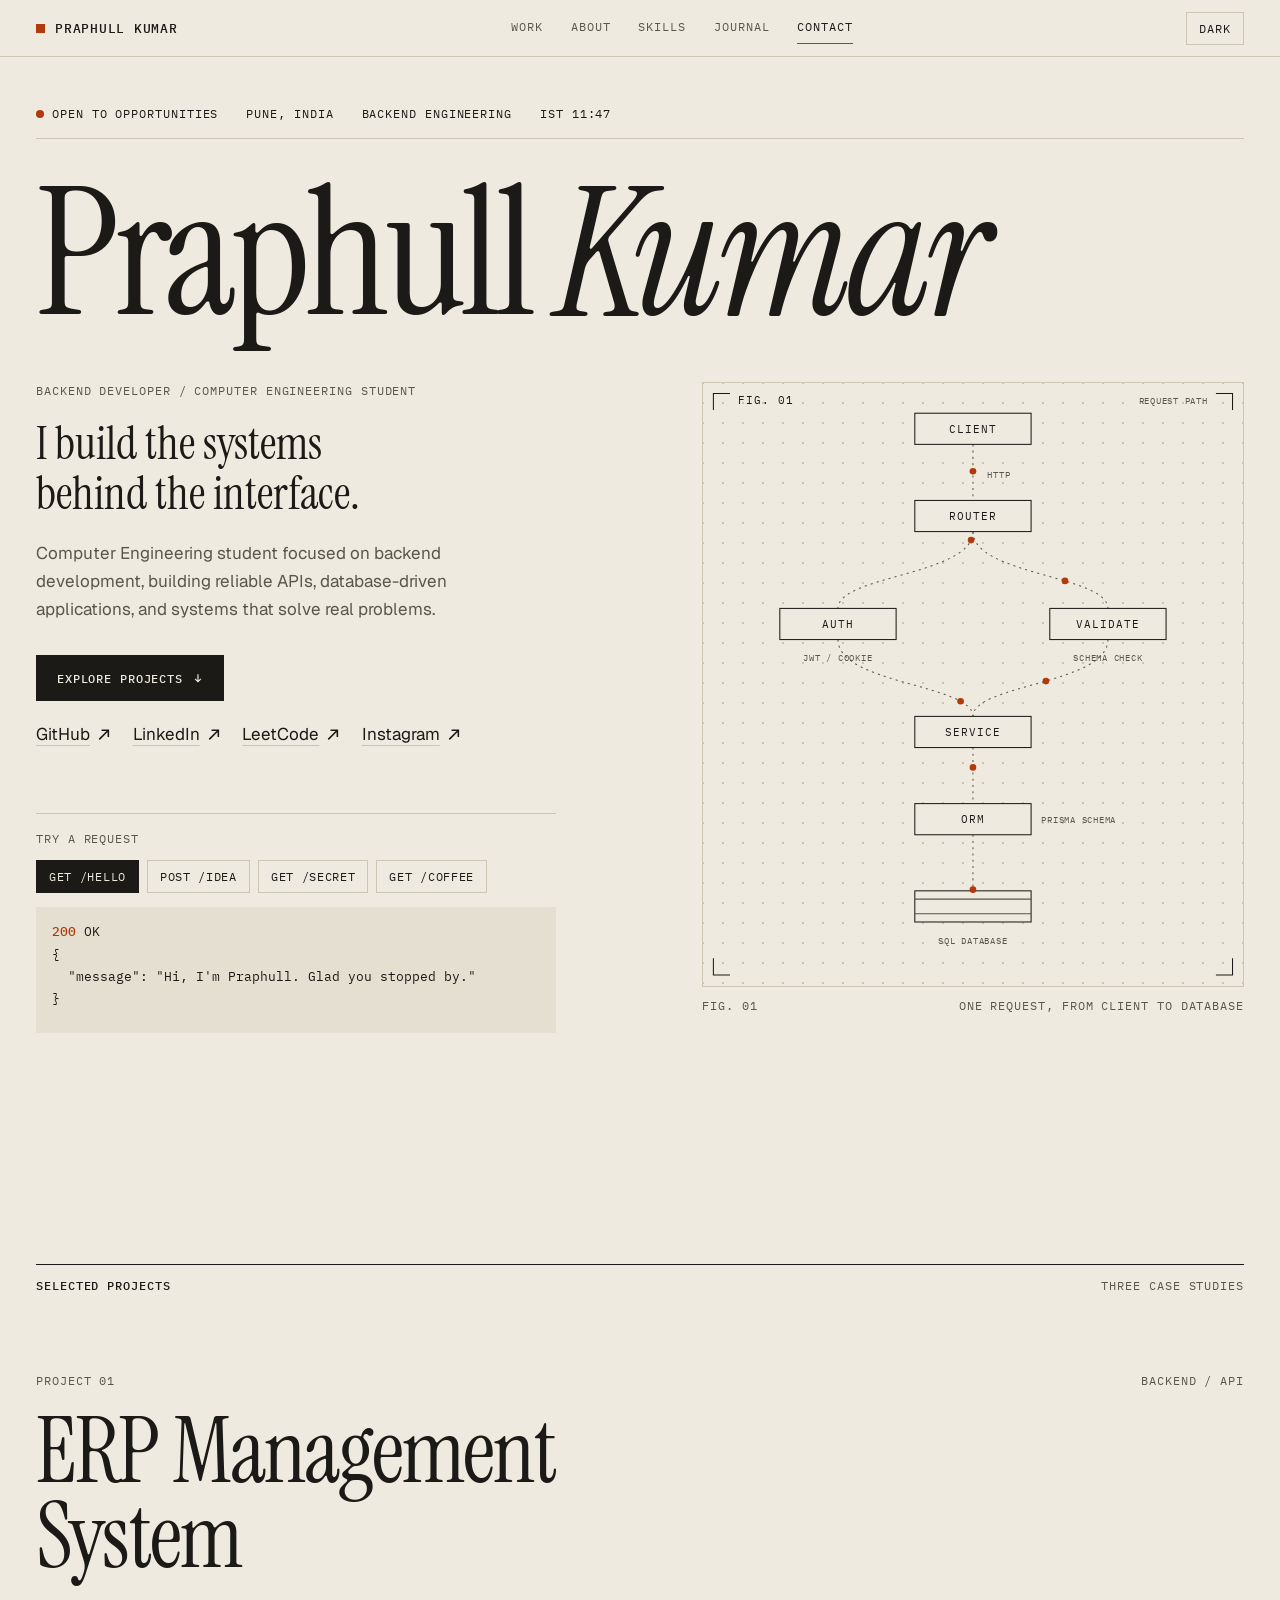
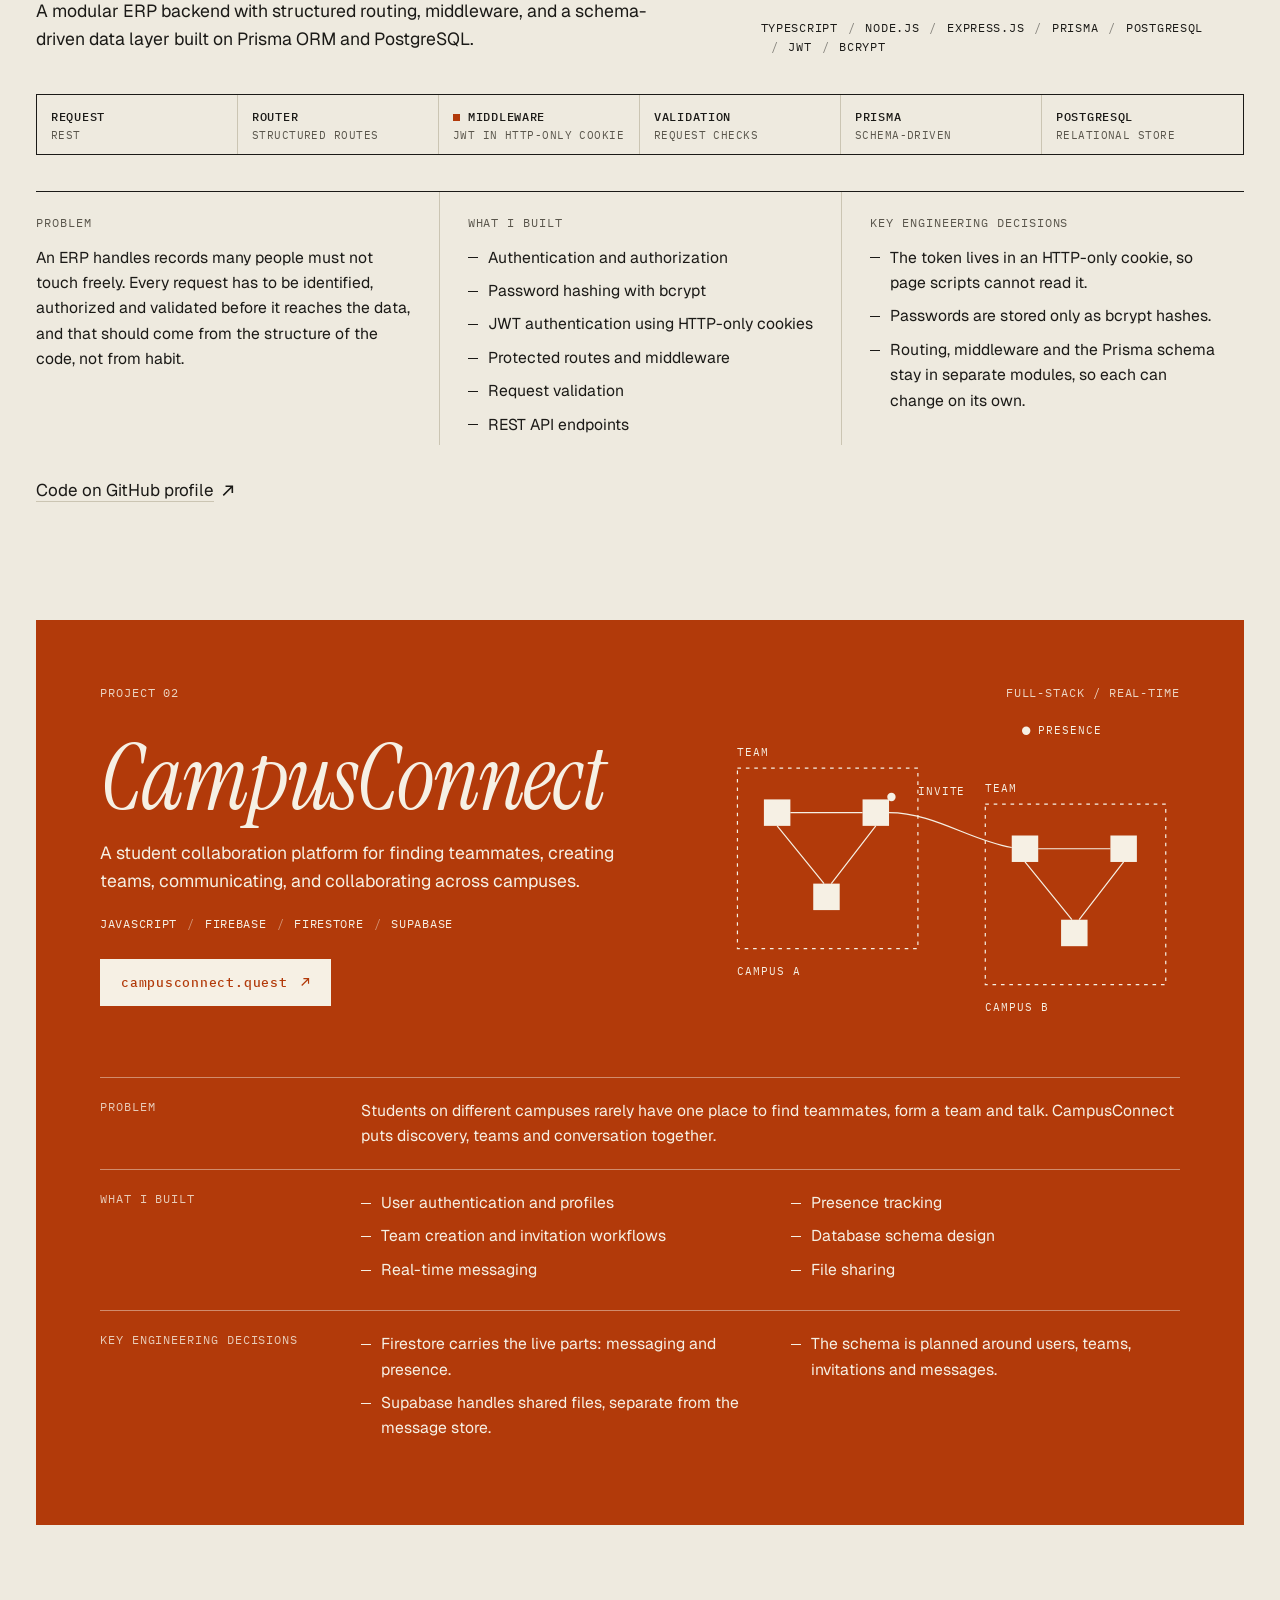
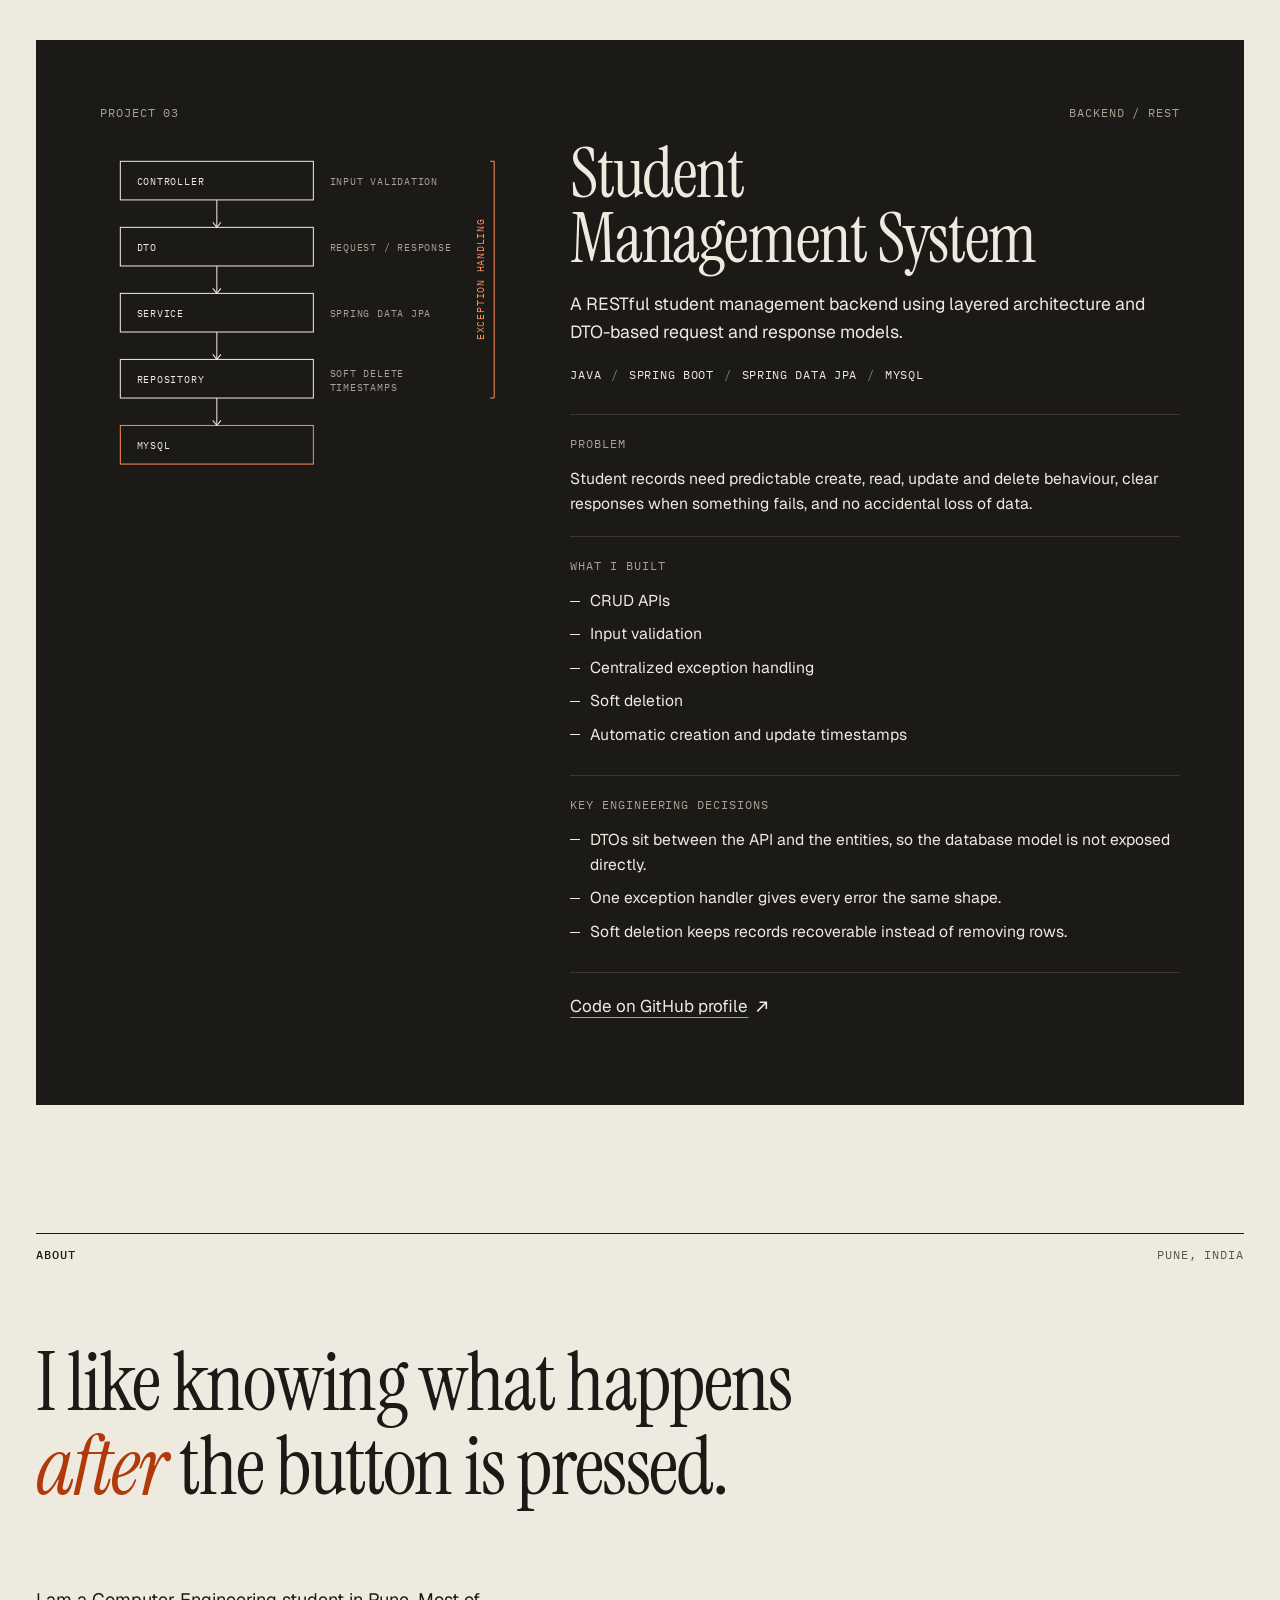
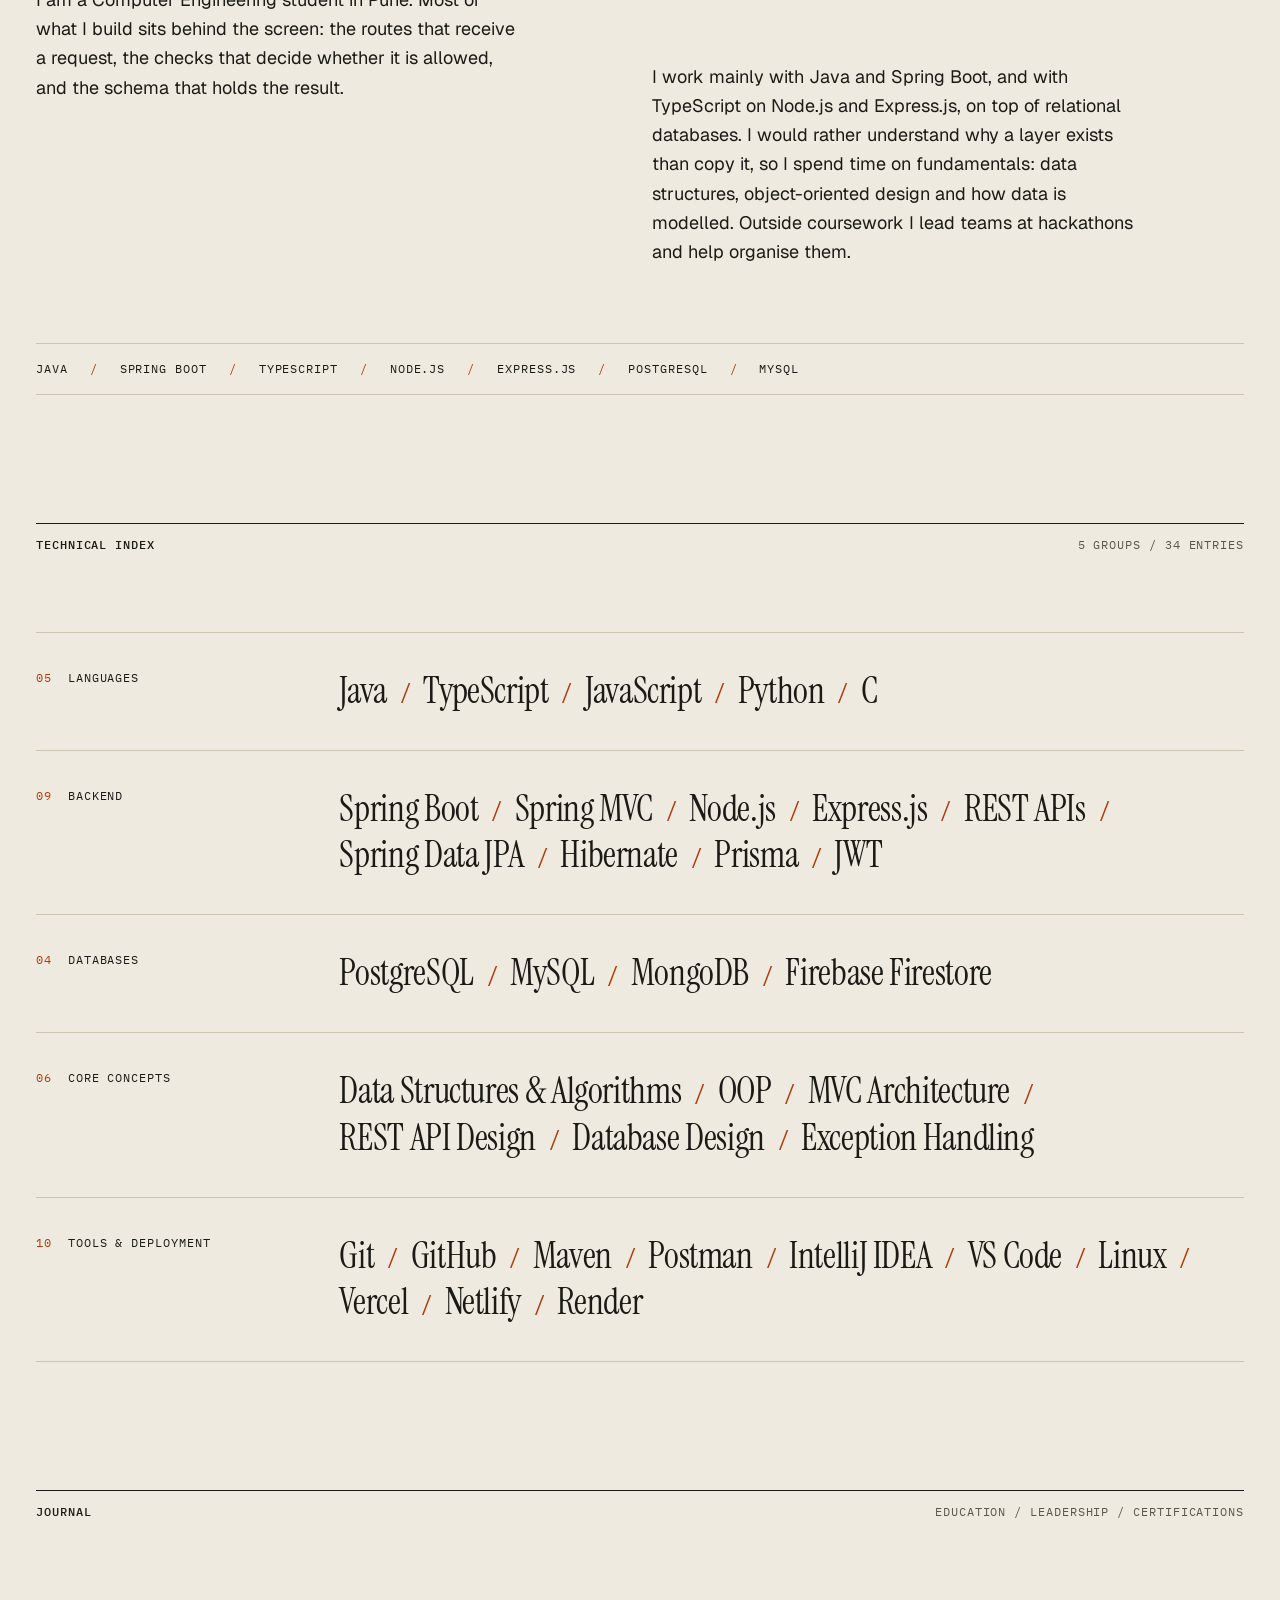
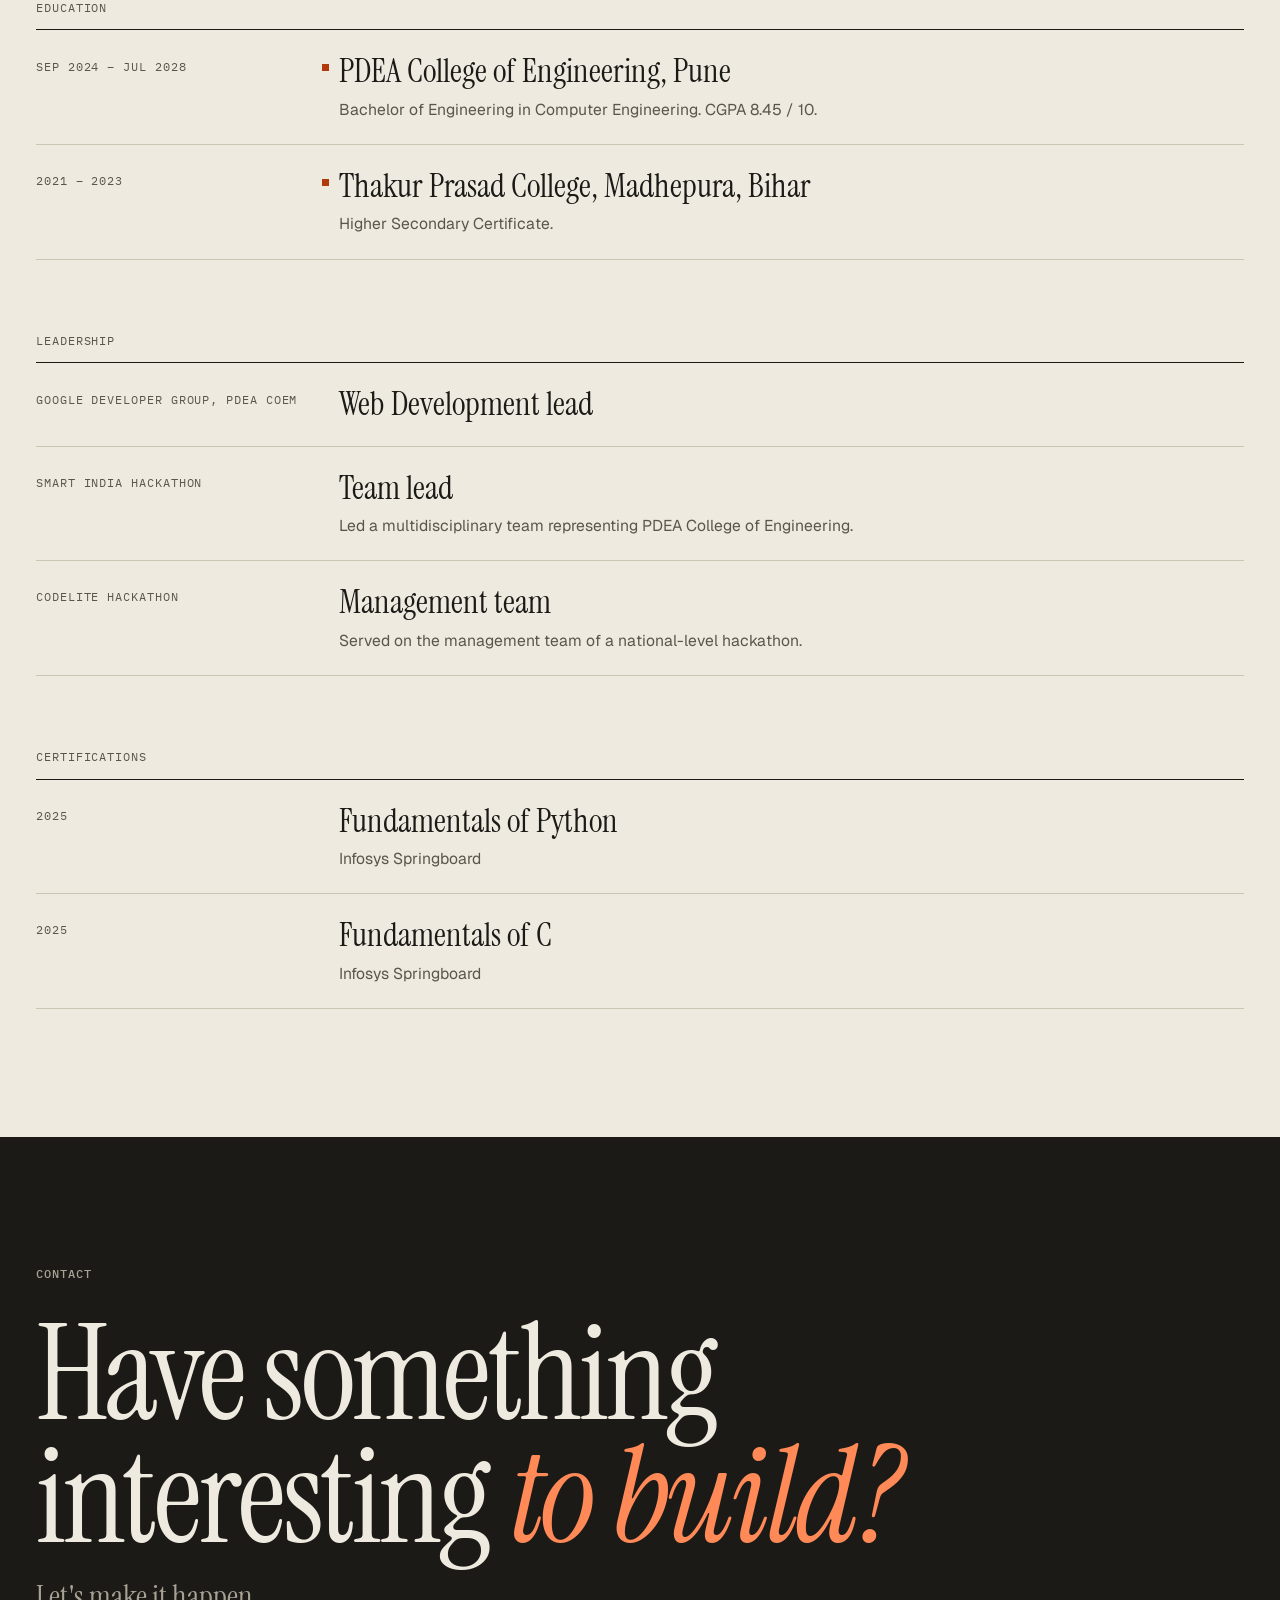
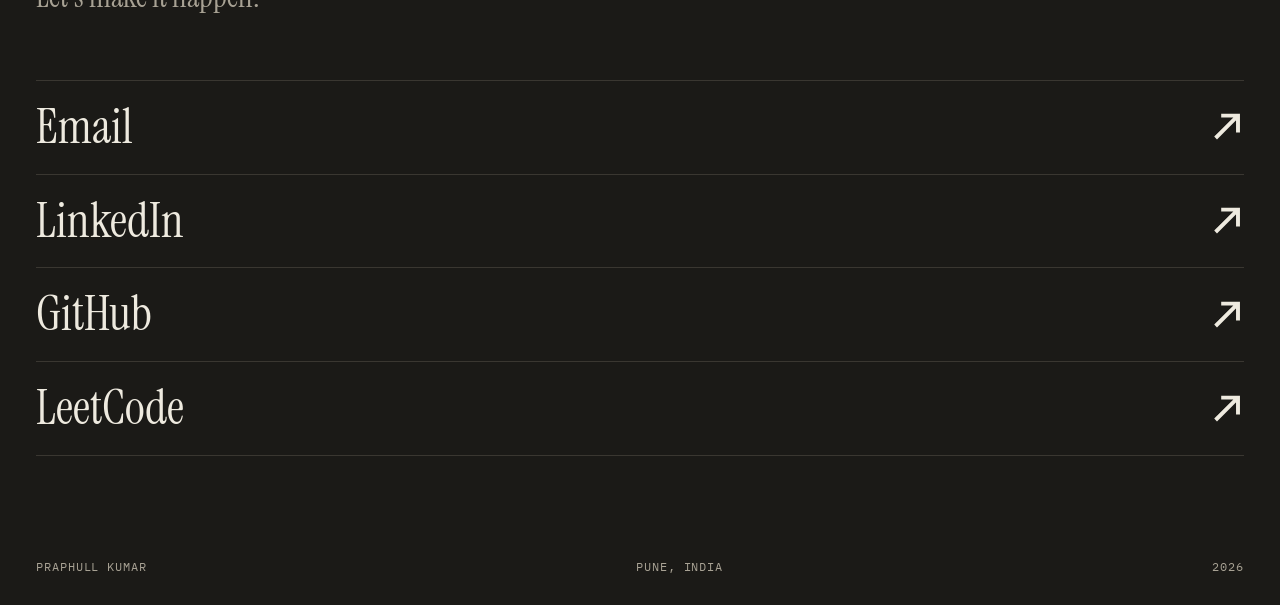
==== commit 6416af97: "Replace social links with personal URLs Updated social media links with personal profiles." ====
--- a/index.html
+++ b/index.html
@@ -306,9 +306,11 @@
         <div class="cta rise d4">
           <a class="btn" href="#work">Explore projects <svg class="ar dn" aria-hidden="true"><use href="#dn"/></svg></a>
           <ul class="social">
-            <li><a href="https://github.com/" target="_blank" rel="noopener noreferrer">GitHub <svg class="ar" aria-hidden="true"><use href="#arr"/></svg></a></li>
-            <li><a href="https://www.linkedin.com/" target="_blank" rel="noopener noreferrer">LinkedIn <svg class="ar" aria-hidden="true"><use href="#arr"/></svg></a></li>
-            <li><a href="https://leetcode.com/" target="_blank" rel="noopener noreferrer">LeetCode <svg class="ar" aria-hidden="true"><use href="#arr"/></svg></a></li>
+            <li><a href="https://github.com/praphull-verma" target="_blank" rel="noopener noreferrer">GitHub <svg class="ar" aria-hidden="true"><use href="#arr"/></svg></a></li>
+            <li><a href="https://www.linkedin.com/praphullverma" target="_blank" rel="noopener noreferrer">LinkedIn <svg class="ar" aria-hidden="true"><use href="#arr"/></svg></a></li>
+            <li><a href="https://leetcode.com/u/praphull-verma/" target="_blank" rel="noopener noreferrer">LeetCode <svg class="ar" aria-hidden="true"><use href="#arr"/></svg></a></li>
+            <li><a href="https://instagram.com/praphull_verma" target="_blank" rel="noopener noreferrer">Instagram <svg class="ar" aria-hidden="true"><use href="#arr"/></svg></a></li>
+
           </ul>
         </div>
         <div class="try rise d4">
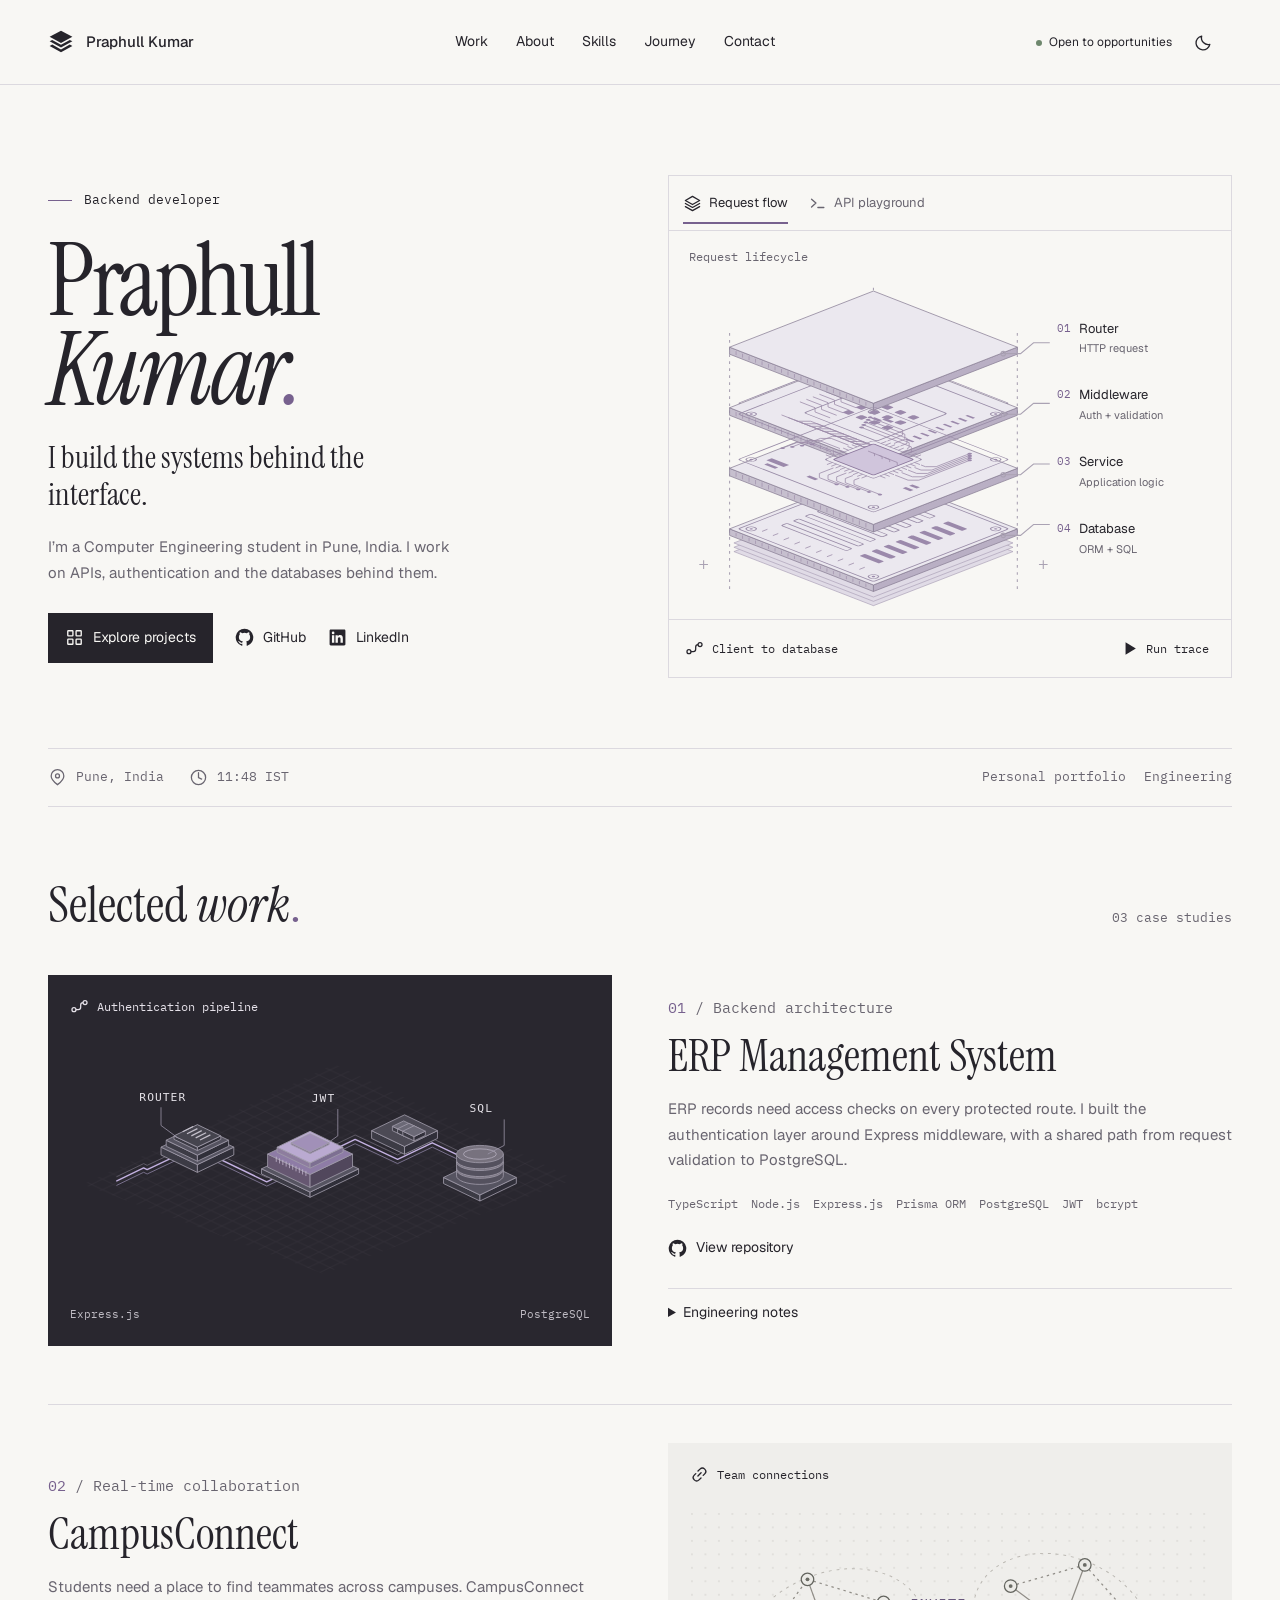
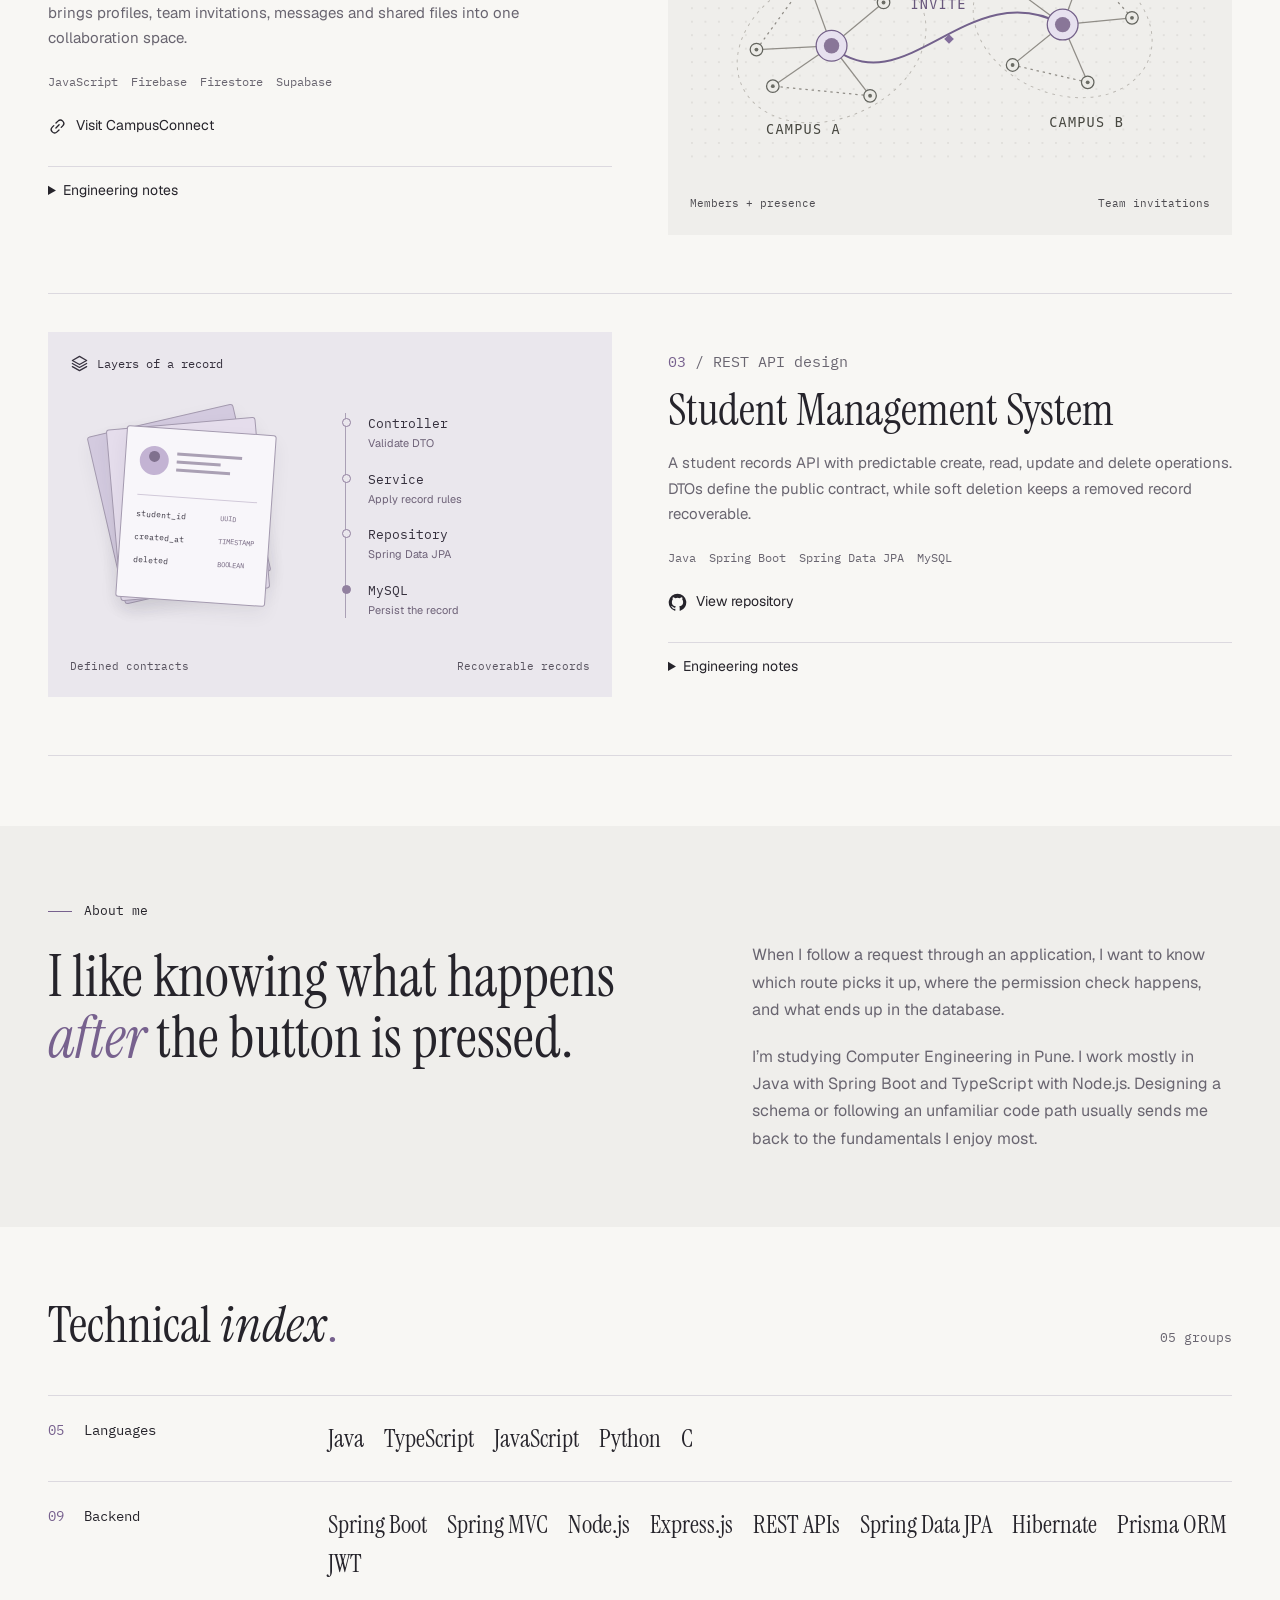
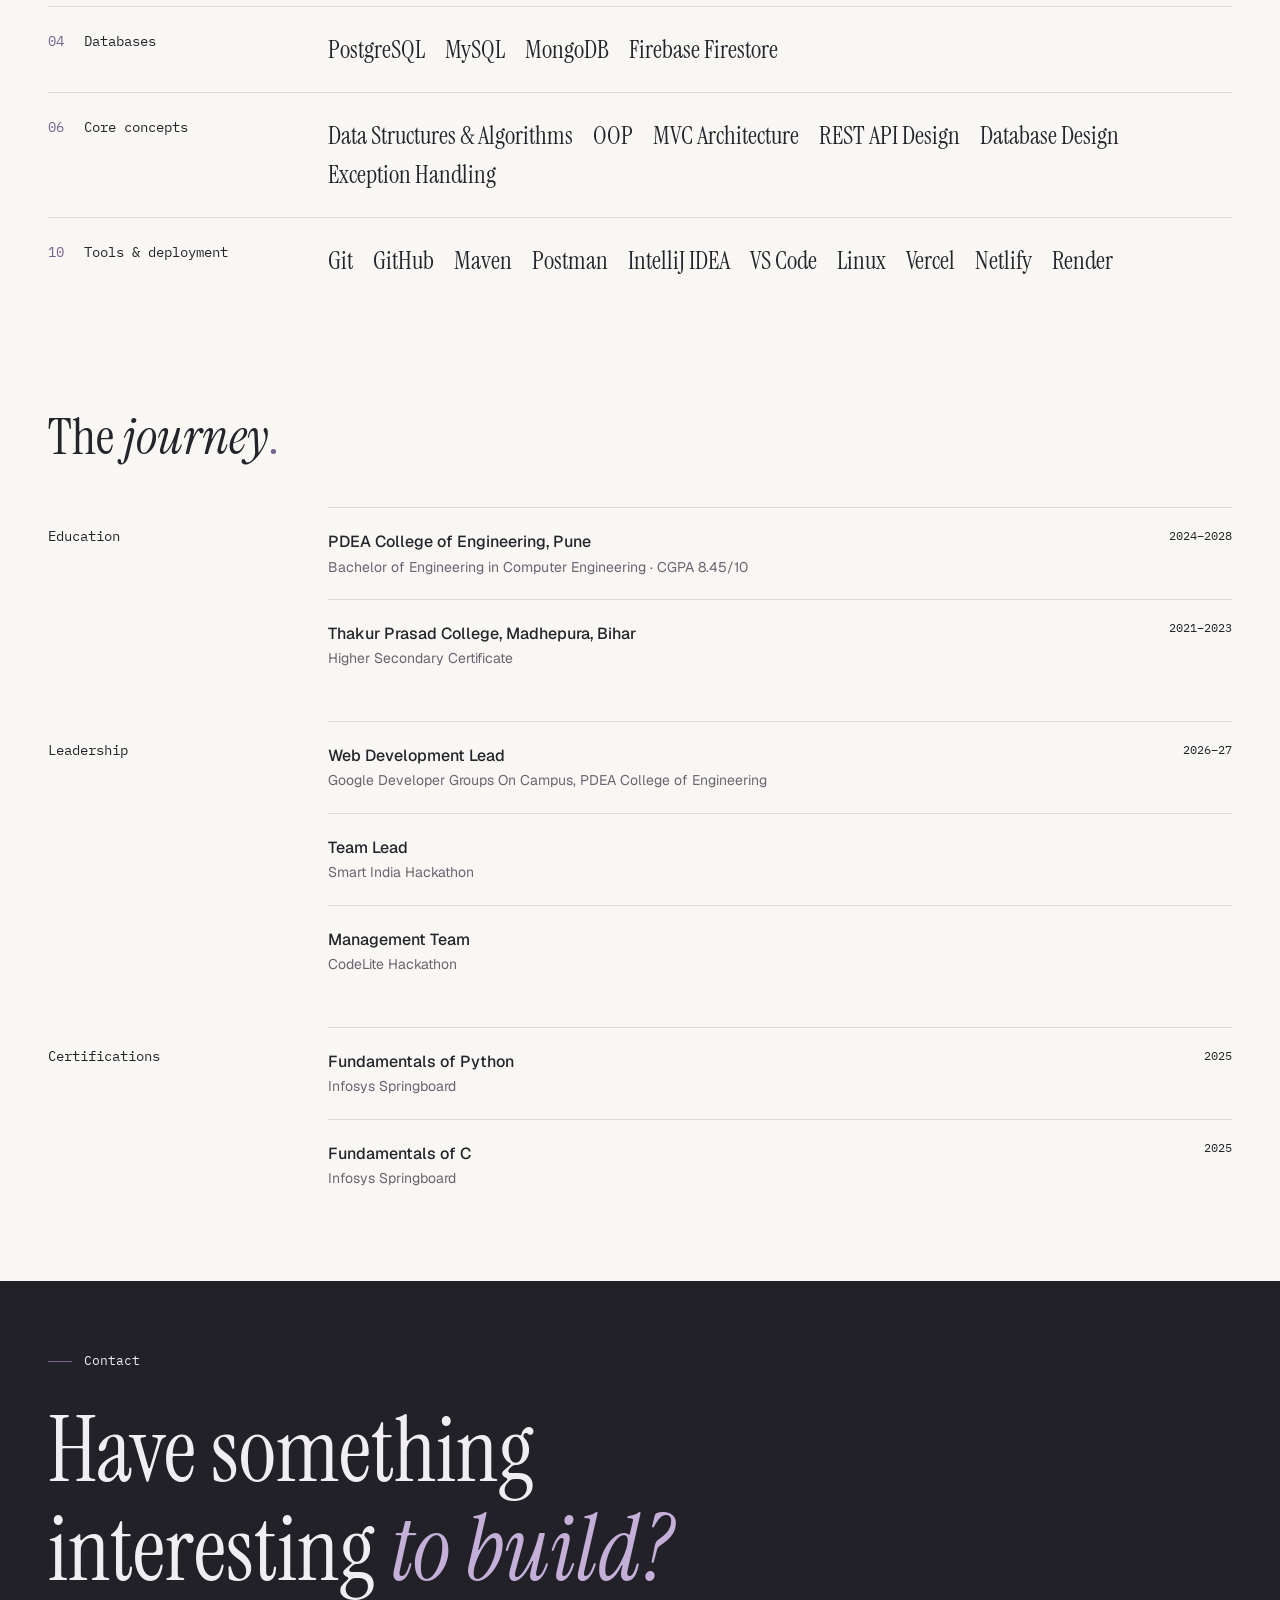
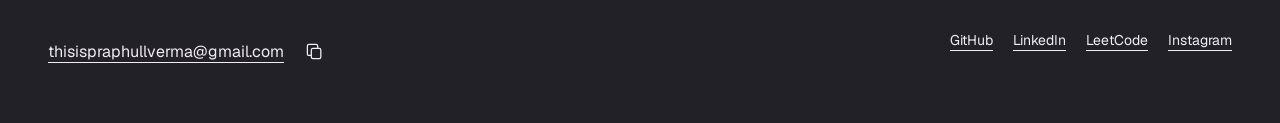
==== commit 82221469: "Add files via upload" ====
--- a/index.html
+++ b/index.html
@@ -1,712 +1,283 @@
-<!doctype html><html><head><meta charset=utf8><meta name=viewport content="width=device-width,initial-scale=1,viewport-fit=cover"><style>:root{color-scheme:light;box-sizing:border-box;padding-top:env(safe-area-inset-top,0px);padding-bottom:env(safe-area-inset-bottom,0px)}html{scroll-padding-top:env(safe-area-inset-top,0px)}body{margin:0;padding:0;font:14px -apple-system,BlinkMacSystemFont,sans-serif;background:#fff;color:#000}img{max-width:100%}[hidden]:not([hidden=until-found i]){display:none!important}</style></head><body>
-<title>Praphull Kumar</title>
-<meta name="description" content="Backend developer and Computer Engineering student in Pune, India. Java, Spring Boot, TypeScript, Node.js, Express.js and relational databases.">
-<meta property="og:title" content="Praphull Kumar">
-<meta property="og:description" content="I build the systems behind the interface. Backend developer and Computer Engineering student in Pune, India.">
-<meta property="og:type" content="website">
-<meta name="claude:viewport-fit-sides" content="cover">
-<link rel="preconnect" href="https://fonts.googleapis.com">
-<link rel="preconnect" href="https://fonts.gstatic.com" crossorigin>
-<link href="https://fonts.googleapis.com/css2?family=Geist:wght@400;500;600&family=IBM+Plex+Mono:wght@400;500&family=Instrument+Serif:ital@0;1&display=swap" rel="stylesheet">
-<style>
-/* Layout concept: an engineer's notebook. Ruled sections, a wide serif masthead, marginal mono annotations,
-   one signature request-path diagram in the hero, and three project plates that each break the grid differently. */
-:root{
-  --paper:#EEEADF; --paper-2:#E4DFD0; --ink:#1B1A17; --ink-2:#5A564C; --rule:#CBC5B3;
-  --accent:#B23A0A; --on-accent:#F6F0E4;
-  --panel:#1B1A17; --panel-fg:#EEEADF; --panel-mute:#A8A294; --panel-rule:#3A3731; --accent-on-panel:#FF8A57;
-  --font-display:'Instrument Serif',Georgia,'Times New Roman',serif;
-  --font-body:'Geist',system-ui,-apple-system,'Segoe UI',sans-serif;
-  --font-mono:'IBM Plex Mono',ui-monospace,'SFMono-Regular',Menlo,monospace;
-}
-@media (prefers-color-scheme: dark){
-  :root:not([data-theme="light"]){
-    --paper:#141311; --paper-2:#1C1B18; --ink:#ECE8DC; --ink-2:#A39E91; --rule:#34312B;
-    --accent:#FF7B47; --on-accent:#141311;
-    --panel:#ECE8DC; --panel-fg:#141311; --panel-mute:#5A564C; --panel-rule:#CBC5B3; --accent-on-panel:#B23A0A;
-    color-scheme:dark;
-  }
-}
-:root[data-theme="dark"]{
-  --paper:#141311; --paper-2:#1C1B18; --ink:#ECE8DC; --ink-2:#A39E91; --rule:#34312B;
-  --accent:#FF7B47; --on-accent:#141311;
-  --panel:#ECE8DC; --panel-fg:#141311; --panel-mute:#5A564C; --panel-rule:#CBC5B3; --accent-on-panel:#B23A0A;
-  color-scheme:dark;
-}
-
-*,*::before,*::after{box-sizing:border-box}
-html{scroll-behavior:smooth}
-body{margin:0;background:var(--paper);color:var(--ink);font:400 1.0625rem/1.62 var(--font-body);-webkit-font-smoothing:antialiased;overflow-x:clip}
-body::before{content:"";position:fixed;inset:0 0 auto;height:env(safe-area-inset-top,0px);background:var(--paper);z-index:10}
-::selection{background:var(--accent);color:var(--on-accent)}
-a{color:inherit}
-h1,h2,h3,p,ul,ol,dl,dd,figure{margin:0;padding:0}
-ul,ol{list-style:none}
-:focus-visible{outline:2px solid var(--accent);outline-offset:3px}
-.panel :focus-visible,.p3 :focus-visible{outline-color:var(--accent-on-panel)}
-.p2 :focus-visible{outline-color:var(--on-accent)}
-
-.wrap{max-width:1240px;margin-inline:auto;padding-left:max(16px,env(safe-area-inset-left,0px));padding-right:max(16px,env(safe-area-inset-right,0px))}
-.mono{font-family:var(--font-mono);font-size:.72rem;letter-spacing:.08em;text-transform:uppercase;font-weight:400}
-.muted{color:var(--ink-2)}
-.ar{width:.8em;height:.8em;flex:none;transition:transform .25s ease}
-a:hover .ar{transform:translate(2px,-2px)}
-a:hover .ar.dn{transform:translateY(3px)}
-.skip{position:absolute;left:-9999px;top:8px;background:var(--ink);color:var(--paper);padding:8px 12px;z-index:50}
-.skip:focus{left:16px}
-
-/* Header */
-.hdr{position:sticky;top:env(safe-area-inset-top,0px);z-index:20;background:var(--paper);border-bottom:1px solid var(--rule)}
-.hdr .wrap{display:flex;align-items:center;justify-content:space-between;height:56px;gap:16px;position:relative}
-.logo{display:flex;align-items:center;gap:10px;text-decoration:none;font:500 .8rem var(--font-mono);letter-spacing:.06em;text-transform:uppercase}
-.logo i{width:9px;height:9px;background:var(--accent);display:block}
-.nav{display:flex;gap:28px}
-.nav a{text-decoration:none;color:var(--ink-2);padding:6px 0;border-bottom:1px solid transparent;transition:color .2s,border-color .2s}
-.nav a:hover,.nav a[aria-current="true"]{color:var(--ink);border-color:var(--accent)}
-.tools{display:flex;align-items:center;gap:8px}
-.tbtn{font:400 .72rem var(--font-mono);letter-spacing:.08em;text-transform:uppercase;background:none;color:var(--ink);border:1px solid var(--rule);padding:8px 12px;cursor:pointer;transition:border-color .2s,background .2s}
-.tbtn:hover{border-color:var(--ink)}
-.menu-btn{display:none}
-
-/* Hero */
-.hero{padding-block:clamp(28px,4vw,48px) clamp(56px,8vw,112px);background-image:linear-gradient(var(--rule) 1px,transparent 1px);background-size:100% 64px;background-position:0 -1px;background-repeat:repeat-y}
-.hero{background-image:none}
-.meta{display:flex;flex-wrap:wrap;gap:8px 28px;align-items:center;padding-bottom:14px;border-bottom:1px solid var(--rule)}
-.live{display:inline-flex;align-items:center;gap:8px;color:var(--ink)}
-.dot{width:8px;height:8px;border-radius:50%;background:var(--accent);animation:blink 2.4s ease-in-out infinite}
-@keyframes blink{0%,100%{opacity:1}50%{opacity:.25}}
-.name{font:400 clamp(3.6rem,14vw,12.5rem)/.86 var(--font-display);letter-spacing:-.025em;margin-block:clamp(20px,3vw,40px) clamp(28px,4vw,56px);text-wrap:balance}
-.name em{font-style:italic;letter-spacing:-.03em}
-.hero-grid{display:grid;grid-template-columns:minmax(0,1fr) minmax(0,.9fr);gap:clamp(28px,5vw,80px);align-items:start}
-.role{display:block;margin-bottom:18px}
-.tag{font:400 clamp(1.9rem,3.6vw,3rem)/1.08 var(--font-display);text-wrap:balance;margin-bottom:22px}
-.lede{max-width:46ch;color:var(--ink-2);margin-bottom:32px}
-.cta{display:flex;flex-wrap:wrap;align-items:center;gap:20px 28px}
-.btn{display:inline-flex;align-items:center;gap:10px;padding:14px 20px;background:var(--ink);color:var(--paper);border:1px solid var(--ink);text-decoration:none;font:500 .78rem var(--font-mono);letter-spacing:.07em;text-transform:uppercase;transition:background .2s,color .2s,border-color .2s}
-.btn:hover{background:var(--accent);border-color:var(--accent);color:var(--on-accent)}
-.social{display:flex;flex-wrap:wrap;gap:6px 22px}
-.social a,.lnk{display:inline-flex;align-items:center;gap:7px;text-decoration:underline;text-decoration-color:var(--rule);text-underline-offset:5px;text-decoration-thickness:1px;transition:text-decoration-color .2s,color .2s}
-.social a:hover,.lnk:hover{text-decoration-color:var(--accent);color:var(--accent)}
-
-.fig{position:relative;border:1px solid var(--rule);background-image:radial-gradient(var(--rule) 1px,transparent 1.2px);background-size:20px 20px;background-position:10px 10px;aspect-ratio:520/580;max-width:100%;cursor:crosshair}
-.fig svg{display:block;width:100%;height:100%}
-.fig text{font-family:var(--font-mono);font-size:10.5px;letter-spacing:.08em;fill:var(--ink)}
-.fig .note{fill:var(--ink-2);font-size:9px}
-.fig .nd{fill:var(--paper);stroke:var(--ink);stroke-width:1}
-.fig .edge{fill:none;stroke:var(--ink-2);stroke-width:1;stroke-dasharray:2 4;animation:flow 22s linear infinite}
-@keyframes flow{to{stroke-dashoffset:-120}}
-.fig .pkt{fill:var(--accent)}
-.fig .crop{stroke:var(--ink);stroke-width:1;fill:none}
-.xh{position:absolute;pointer-events:none;background:var(--accent);opacity:0;transition:opacity .2s}
-.xh.x{top:0;bottom:0;width:1px}
-.xh.y{left:0;right:0;height:1px}
-.readout{position:absolute;right:10px;bottom:8px;pointer-events:none;color:var(--accent);opacity:0;transition:opacity .2s;background:var(--paper);padding:2px 6px}
-.fig.on .xh,.fig.on .readout{opacity:.9}
-.figcap{display:flex;justify-content:space-between;gap:12px;margin-top:10px}
-@media (pointer:coarse){.xh,.readout{display:none}.fig{cursor:auto}}
-
-/* Try a request */
-.try{margin-top:clamp(36px,5vw,64px);border-top:1px solid var(--rule);padding-top:16px;max-width:520px}
-.try-btns{display:flex;flex-wrap:wrap;gap:8px;margin-top:12px}
-.rq{font:400 .72rem var(--font-mono);letter-spacing:.06em;text-transform:uppercase;background:none;color:var(--ink);border:1px solid var(--rule);padding:8px 12px;cursor:pointer;transition:border-color .2s,background .2s,color .2s}
-.rq:hover{border-color:var(--ink)}
-.rq[aria-pressed="true"]{background:var(--ink);color:var(--paper);border-color:var(--ink)}
-.try-out{margin:14px 0 0;background:var(--paper-2);padding:14px 16px;font:400 .82rem/1.7 var(--font-mono);white-space:pre-wrap;overflow-wrap:anywhere;min-height:9.6em;min-width:0}
-.try-out .code{color:var(--accent);font-weight:500}
-.try-out.swap{animation:rise .35s ease both}
-
-/* Sections */
-.sec{padding-block:clamp(72px,10vw,140px)}
-.sec-head{display:flex;justify-content:space-between;gap:16px;flex-wrap:wrap;border-top:1px solid var(--ink);padding-top:12px;margin-bottom:clamp(36px,6vw,80px)}
-.sec,.hero{scroll-margin-top:56px}
-section[id]{scroll-margin-top:56px}
-
-/* About */
-.statement{font:400 clamp(2.4rem,6.4vw,5.8rem)/1.02 var(--font-display);letter-spacing:-.02em;max-width:17em;text-wrap:balance}
-.statement em{font-style:italic;color:var(--accent)}
-.about-body{display:grid;grid-template-columns:repeat(12,minmax(0,1fr));gap:0 24px;margin-top:clamp(40px,6vw,88px)}
-.about-body p{font-size:1.125rem;max-width:44ch}
-.about-body .a1{grid-column:1/6}
-.about-body .a2{grid-column:7/12;margin-top:clamp(0px,6vw,88px)}
-.ticker{margin-top:clamp(40px,6vw,88px);border-block:1px solid var(--rule);padding-block:16px;display:flex;flex-wrap:wrap;gap:8px 22px}
-.ticker span::after{content:"/";margin-left:22px;color:var(--accent)}
-.ticker span:last-child::after{content:none}
-
-/* Projects */
-.proj{margin-bottom:clamp(64px,9vw,128px)}
-.proj:last-child{margin-bottom:0}
-.p-top{display:flex;justify-content:space-between;gap:8px 24px;flex-wrap:wrap;margin-bottom:18px}
-.p-name{font:400 clamp(2.6rem,7vw,6rem)/.95 var(--font-display);letter-spacing:-.02em;text-wrap:balance}
-.p-desc{max-width:52ch;margin-top:18px;font-size:1.1rem}
-.stack{display:flex;flex-wrap:wrap;gap:4px 0;margin-top:20px}
-.stack li{font:400 .74rem var(--font-mono);letter-spacing:.06em;text-transform:uppercase}
-.stack li+li::before{content:"/";margin-inline:10px;opacity:.5}
-.lab{display:block;margin-bottom:12px;color:var(--ink-2)}
-.dash li{position:relative;padding-left:20px;margin-bottom:8px;font-size:.98rem}
-.dash li::before{content:"";position:absolute;left:0;top:.82em;width:10px;height:1px;background:currentColor}
-.txt{font-size:.98rem}
-
-/* P1 ledger */
-.p1 .p-head{display:grid;grid-template-columns:minmax(0,1.4fr) minmax(0,1fr);gap:24px 48px;align-items:end;padding-bottom:32px}
-.pipe{display:flex;flex-wrap:wrap;gap:0;margin-block:8px 36px;border:1px solid var(--ink)}
-.pipe li{flex:1 1 140px;padding:14px 14px 12px;border-right:1px solid var(--rule);min-width:0;position:relative}
-.pipe li:last-child{border-right:0}
-.pipe li b{display:block;font:500 .74rem var(--font-mono);letter-spacing:.06em;text-transform:uppercase}
-.pipe li small{display:block;margin-top:4px;font:400 .68rem var(--font-mono);letter-spacing:.04em;color:var(--ink-2);text-transform:uppercase}
-.pipe li.hot b::before{content:"";display:inline-block;width:7px;height:7px;background:var(--accent);margin-right:8px}
-.cols3{display:grid;grid-template-columns:repeat(3,minmax(0,1fr));border-top:1px solid var(--ink)}
-.cols3>div{padding:22px 28px 0 0}
-.cols3>div+div{padding-left:28px;border-left:1px solid var(--rule)}
-.p-links{margin-top:32px;display:flex;flex-wrap:wrap;gap:12px 28px}
-
-/* P2 accent plate */
-.p2{background:var(--accent);color:var(--on-accent);padding:clamp(24px,5vw,64px)}
-.p2 .p-name{font-style:italic}
-.p2 .p-top{opacity:.85}
-.p2-grid{display:grid;grid-template-columns:minmax(0,1.1fr) minmax(0,.9fr);gap:32px clamp(24px,5vw,72px);align-items:center}
-.p2 .stack li{color:var(--on-accent)}
-.p2 .live-btn{display:inline-flex;align-items:center;gap:12px;margin-top:28px;padding:14px 20px;background:var(--on-accent);color:var(--accent);text-decoration:none;font:500 .8rem var(--font-mono);letter-spacing:.06em;text-transform:none;border:1px solid var(--on-accent);transition:background .2s,color .2s}
-.p2 .live-btn:hover{background:transparent;color:var(--on-accent)}
-.p2-grid>svg{width:100%;height:auto;display:block}
-.p2 svg text{font-family:var(--font-mono);font-size:9.5px;letter-spacing:.08em;fill:var(--on-accent)}
-.p2 .s{stroke:var(--on-accent);fill:none;stroke-width:1}
-.p2 .f{fill:var(--on-accent)}
-.p2 .blink{animation:blink 2.4s ease-in-out infinite}
-.dl{margin-top:clamp(32px,5vw,56px);border-top:1px solid color-mix(in srgb,var(--on-accent) 45%,transparent)}
-.dl .r{display:grid;grid-template-columns:minmax(0,.28fr) minmax(0,1fr);gap:12px 32px;padding-block:20px;border-bottom:1px solid color-mix(in srgb,var(--on-accent) 45%,transparent)}
-.dl .r:last-child{border-bottom:0}
-.dl .lab{color:inherit;opacity:.8;margin:0}
-.dl .dash{columns:2;column-gap:40px}
-.dl .dash li{break-inside:avoid}
-
-/* P3 inverted stack */
-.p3{background:var(--panel);color:var(--panel-fg);padding:clamp(24px,5vw,64px)}
-.p3-grid{display:grid;grid-template-columns:minmax(0,.8fr) minmax(0,1.2fr);gap:32px clamp(24px,5vw,72px);align-items:start}
-.p3 .lab,.p3 .muted{color:var(--panel-mute)}
-.p3 .p-name{font-size:clamp(2.4rem,5.4vw,4.8rem)}
-.p3-grid>svg{width:100%;height:auto;display:block;position:sticky;top:calc(72px + env(safe-area-inset-top,0px))}
-.p3 svg text{font-family:var(--font-mono);font-size:9.5px;letter-spacing:.08em;fill:var(--panel-fg)}
-.p3 svg .m{fill:var(--panel-mute)}
-.p3 .s{stroke:var(--panel-fg);fill:none;stroke-width:1}
-.p3 .acc{stroke:var(--accent-on-panel);fill:none;stroke-width:1}
-.p3 .accf{fill:var(--accent-on-panel)}
-.p3 .sect{padding-block:20px;border-top:1px solid var(--panel-rule)}
-.p3 .lnk{text-decoration-color:var(--panel-mute)}
-.p3 .lnk:hover{color:var(--accent-on-panel);text-decoration-color:var(--accent-on-panel)}
-
-/* Skills index */
-.idx>div{display:grid;grid-template-columns:minmax(0,.3fr) minmax(0,1fr);gap:12px 32px;padding-block:clamp(22px,3vw,36px);border-top:1px solid var(--rule)}
-.idx>div:last-child{border-bottom:1px solid var(--rule)}
-.idx dt{display:flex;gap:16px;align-items:baseline}
-.idx dt .n{color:var(--accent)}
-.idx ul{display:flex;flex-wrap:wrap;gap:2px 0}
-.idx li{font:400 clamp(1.5rem,2.8vw,2.3rem)/1.25 var(--font-display);letter-spacing:-.01em}
-.idx li:not(:last-child)::after{content:"/";margin-inline:.55em;color:var(--accent);font-family:var(--font-mono);font-size:.6em;vertical-align:.12em}
-
-/* Journal */
-.jr{display:grid;gap:clamp(40px,6vw,72px)}
-.jr h3{margin-bottom:12px;color:var(--ink-2)}
-.lg{border-top:1px solid var(--ink)}
-.lg .row{display:grid;grid-template-columns:minmax(0,.3fr) minmax(0,1fr);gap:8px 32px;padding-block:22px;border-bottom:1px solid var(--rule)}
-.lg .row .k{color:var(--ink-2);padding-top:.45em}
-.lg .t{font:400 clamp(1.5rem,2.6vw,2.1rem)/1.15 var(--font-display)}
-.lg .s{margin-top:6px;color:var(--ink-2);font-size:.98rem}
-.lg .tl{position:relative}
-.lg .tl::before{content:"";position:absolute;left:-17px;top:.7em;width:7px;height:7px;background:var(--accent)}
-
-/* Contact */
-.panel{background:var(--panel);color:var(--panel-fg);padding-block:clamp(72px,10vw,140px) 28px}
-.panel .mono{color:var(--panel-mute)}
-.cta-h{font:400 clamp(3rem,10.5vw,9.5rem)/.92 var(--font-display);letter-spacing:-.025em;margin-block:28px 20px;text-wrap:balance}
-.cta-h em{font-style:italic;color:var(--accent-on-panel)}
-.cta-sub{font:400 clamp(1.4rem,2.4vw,2rem)/1.2 var(--font-display);color:var(--panel-mute)}
-.mail{display:flex;flex-wrap:wrap;align-items:center;gap:12px 20px;padding-block:22px}
-.mail #mail{overflow-wrap:anywhere;min-width:0;letter-spacing:.04em;text-transform:none}
-.mail .tbtn{color:var(--panel-fg);border-color:var(--panel-rule)}
-.mail .tbtn:hover{border-color:var(--panel-fg)}
-.copied{min-width:12ch;color:var(--accent-on-panel)}
-.contact-links{margin-top:clamp(36px,5vw,64px);border-top:1px solid var(--panel-rule)}
-.contact-links a{display:flex;justify-content:space-between;align-items:center;gap:16px;padding-block:20px;border-bottom:1px solid var(--panel-rule);text-decoration:none;font:400 clamp(1.6rem,4vw,3rem)/1.1 var(--font-display);transition:padding .25s ease,color .25s}
-.contact-links a:hover{color:var(--accent-on-panel);padding-left:12px}
-.contact-links .mono{color:var(--panel-mute)}
-.foot{display:flex;flex-wrap:wrap;justify-content:space-between;gap:8px 24px;margin-top:clamp(56px,8vw,112px)}
-
-/* Motion */
-.js .rv{opacity:.55;transform:translateY(14px);transition:opacity .8s ease,transform .8s cubic-bezier(.2,.7,.2,1)}
-.js .rv.in{opacity:1;transform:none}
-.rise{animation:rise .9s cubic-bezier(.2,.7,.2,1) both}
-.d1{animation-delay:.08s}.d2{animation-delay:.18s}.d3{animation-delay:.3s}.d4{animation-delay:.42s}
-@keyframes rise{from{opacity:0;transform:translateY(18px)}to{opacity:1;transform:none}}
-
-@media (max-width:960px){
-  .hero-grid,.p1 .p-head,.p2-grid,.p3-grid{grid-template-columns:minmax(0,1fr)}
-  .about-body .a1,.about-body .a2{grid-column:1/-1;margin-top:0}
-  .about-body .a2{margin-top:24px}
-  .cols3{grid-template-columns:minmax(0,1fr)}
-  .cols3>div,.cols3>div+div{padding:22px 0;border-left:0;border-bottom:1px solid var(--rule)}
-  .fig{max-width:560px}
-  .p3-grid>svg{position:static;max-width:440px}
-}
-@media (max-width:760px){
-  .menu-btn{display:inline-flex}
-  .nav{display:none;position:absolute;top:100%;left:0;right:0;flex-direction:column;gap:0;background:var(--paper);border-bottom:1px solid var(--ink);padding:8px max(16px,env(safe-area-inset-left,0px)) 16px}
-  .nav.open{display:flex}
-  .nav a{padding:14px 0;border-bottom:1px solid var(--rule)}
-  .idx>div,.lg .row,.dl .r{grid-template-columns:minmax(0,1fr)}
-  .dl .dash{columns:1}
-  .pipe li{flex-basis:45%;border-bottom:1px solid var(--rule)}
-}
-@media (prefers-reduced-motion:reduce){
-  html{scroll-behavior:auto}
-  *,*::before,*::after{animation:none!important;transition:none!important}
-  .js .rv{opacity:1;transform:none}
-  .fig .pkt{display:none}
-}
-</style>
-
-<svg width="0" height="0" style="position:absolute" aria-hidden="true" focusable="false">
-  <symbol id="arr" viewBox="0 0 12 12"><path d="M2 10 10 2M4 2h6v6" fill="none" stroke="currentColor" stroke-width="1.4"/></symbol>
-  <symbol id="dn" viewBox="0 0 12 12"><path d="M6 1.5v9M2.5 7 6 10.5 9.5 7" fill="none" stroke="currentColor" stroke-width="1.4"/></symbol>
-</svg>
-
-<a class="skip" href="#work">Skip to projects</a>
-
-<header class="hdr">
-  <div class="wrap">
-    <a class="logo" href="#top" aria-label="Praphull Kumar, back to top"><i></i>Praphull Kumar</a>
-    <nav class="nav mono" id="nav" aria-label="Primary">
-      <a href="#work">Work</a>
-      <a href="#about">About</a>
-      <a href="#skills">Skills</a>
-      <a href="#journal">Journal</a>
-      <a href="#contact">Contact</a>
-    </nav>
-    <div class="tools">
-      <button class="tbtn" id="theme" type="button" aria-label="Switch colour theme"><span>Theme</span></button>
-      <button class="tbtn menu-btn" id="menu" type="button" aria-expanded="false" aria-controls="nav">Menu</button>
+<!doctype html>
+<html lang="en">
+<head>
+  <meta charset="utf-8">
+  <meta name="viewport" content="width=device-width, initial-scale=1, viewport-fit=cover">
+  <meta name="color-scheme" content="light dark">
+  <meta name="theme-color" content="#f8f7f4" media="(prefers-color-scheme: light)">
+  <meta name="theme-color" content="#1c1b20" media="(prefers-color-scheme: dark)">
+  <title>Praphull Kumar — Backend Developer in Pune</title>
+  <meta name="description" content="Explore Praphull Kumar’s backend engineering projects, from cookie-based authentication to real-time collaboration and Spring Boot APIs. Based in Pune, India.">
+  <link rel="canonical" href="https://praphull-kumar-portfolio.caringbard16.chatgpt.site/">
+  <meta property="og:type" content="website">
+  <meta property="og:url" content="https://praphull-kumar-portfolio.caringbard16.chatgpt.site/">
+  <meta property="og:title" content="Praphull Kumar — Backend Developer">
+  <meta property="og:description" content="I build the systems behind the interface. Explore three engineering case studies and trace a request from client to database.">
+  <meta name="twitter:card" content="summary">
+  <meta name="twitter:title" content="Praphull Kumar — Backend Developer">
+  <meta name="twitter:description" content="I build the systems behind the interface. Backend engineering projects from Pune, India.">
+  <link rel="icon" type="image/svg+xml" href="assets/favicon.svg">
+  <link rel="preload" as="font" type="font/woff2" href="assets/fonts/instrument-serif.woff2" crossorigin>
+  <link rel="preload" as="font" type="font/woff2" href="assets/fonts/instrument-serif-italic.woff2" crossorigin>
+  <link rel="stylesheet" href="assets/portfolio.css">
+  <script>
+    try {
+      const preference = localStorage.getItem('pk-theme');
+      if (preference === 'light' || preference === 'dark') document.documentElement.dataset.theme = preference;
+    } catch {}
+  </script>
+  <script src="assets/portfolio.js" defer></script>
+  <script type="application/ld+json">
+  {"@context":"https://schema.org","@type":"Person","name":"Praphull Kumar","jobTitle":"Backend Developer","homeLocation":{"@type":"Place","name":"Pune, India"},"sameAs":["https://github.com/praphull-verma","https://linkedin.com/in/praphullverma","https://leetcode.com/u/praphull-verma/"]}
+  </script>
+</head>
+<body>
+  <a class="skip-link" href="#main">Skip to content</a>
+  <svg class="icon-sheet" xmlns="http://www.w3.org/2000/svg" aria-hidden="true" focusable="false">
+    <symbol id="i-mark" viewbox="0 0 32 32"><path d="m16 2 14 7.5-14 7.6L2 9.5Z" fill="currentColor"></path><path d="m2 15.1 3.2-1.7L16 19.3l10.8-5.9 3.2 1.7L16 22.8Z" fill="currentColor"></path><path d="m2 20.9 3.2-1.7L16 25.1l10.8-5.9 3.2 1.7L16 28.6Z" fill="currentColor"></path></symbol>
+    <symbol id="i-grid" viewbox="0 0 24 24"><g fill="none" stroke="currentColor" stroke-width="1.7"><rect x="3.5" y="3.5" width="6.5" height="6.5" rx=".7"></rect><rect x="14" y="3.5" width="6.5" height="6.5" rx=".7"></rect><rect x="3.5" y="14" width="6.5" height="6.5" rx=".7"></rect><rect x="14" y="14" width="6.5" height="6.5" rx=".7"></rect></g></symbol>
+    <symbol id="i-github" viewbox="0 0 24 24"><path fill="currentColor" d="M12 .9a11.1 11.1 0 0 0-3.51 21.63c.55.1.76-.24.76-.54l-.02-2.07c-3.1.67-3.75-1.32-3.75-1.32-.51-1.3-1.24-1.64-1.24-1.64-1.02-.7.08-.69.08-.69 1.13.08 1.73 1.16 1.73 1.16 1 .173 1.53 2.18 3.24.87.1-.73.39-1.23.71-1.51-2.48-.28-5.09-1.24-5.09-5.5 0-1.22.44-2.21 1.15-2.99-.12-.28-.5-1.42.11-2.96 0 0 .94-.3 3.06 1.14a10.6 10.6 0 0 1 5.57 0c2.12-1.44 3.05-1.14 3.05-1.14.61 1.54.23 2.68.11 2.96.72.78 1.15 1.77 1.15 2.99 0 4.27-2.62 5.21-5.12 5.49.4.34.76 1.02.76 2.06l-.01 3.15c0 .3.2.65.77.54A11.1 11.1 0 0 0 12 .9Z"></path></symbol>
+    <symbol id="i-linkedin" viewbox="0 0 24 24"><path fill="currentColor" d="M20.45 2H3.55C2.7 2 2 2.69 2 3.54v16.92c0 .85.7 1.54 1.55 1.54h16.9c.85 0 1.55-.69 1.55-1.54V3.54C22 2.69 21.3 2 20.45 2ZM7.93 18.74H4.98V9.2h2.95v9.54ZM6.46 7.91a1.71 1.71 0 1 1 0-3.42 1.71 1.71 0 0 1 0 3.42Zm12.28 10.83h-2.95V14.1c0-1.1-.02-2.53-1.54-2.53-1.54 0-1.78 1.2-1.78 2.45v4.72H9.52V9.2h2.83v1.3h.04c.4-.75 1.36-1.54 2.8-1.54 2.99 0 3.55 1.96 3.55 4.52v5.26Z"></path></symbol>
+    <symbol id="i-pin" viewbox="0 0 24 24"><path d="M20 10c0 5-8 11-8 11S4 15 4 10a8 8 0 1 1 16 0Z" fill="none" stroke="currentColor" stroke-width="1.6"></path><circle cx="12" cy="10" r="2.5" fill="none" stroke="currentColor" stroke-width="1.6"></circle></symbol>
+    <symbol id="i-hours" viewbox="0 0 24 24"><g fill="none" stroke="currentColor" stroke-width="1.6" stroke-linecap="round"><circle cx="12" cy="12" r="9"></circle><path d="M12 6v6l4 2"></path></g></symbol>
+    <symbol id="i-moon" viewbox="0 0 24 24"><path d="M20 14.3a8.5 8.5 0 0 1-10.3-10.4A8.8 8.8 0 1 0 20 14.3Z" fill="none" stroke="currentColor" stroke-width="1.65" stroke-linejoin="round"></path></symbol>
+    <symbol id="i-sun" viewbox="0 0 24 24"><g fill="none" stroke="currentColor" stroke-width="1.55" stroke-linecap="round"><circle cx="12" cy="12" r="4"></circle><path d="M12 2v2m0 16v2M2 12h2m16 0h2M5 5l1.5 1.5m11 11L19 19M5 19l1.5-1.5m11-11L19 5"></path></g></symbol>
+    <symbol id="i-terminal" viewbox="0 0 24 24"><path d="m4.5 6.5 5.5 5-5.5 5M12.5 17H20" fill="none" stroke="currentColor" stroke-width="1.7" stroke-linecap="round" stroke-linejoin="round"></path></symbol>
+    <symbol id="i-layers" viewbox="0 0 24 24"><g fill="none" stroke="currentColor" stroke-width="1.6" stroke-linejoin="round" stroke-linecap="round"><path d="m12 3 9 5.2-9 5.1-9-5.1Zm-9 9 9 5 9-5m-18 4 9 5 9-5"></path></g></symbol>
+    <symbol id="i-play" viewbox="0 0 24 24"><path d="m7 4 13 8-13 8Z" fill="currentColor"></path></symbol>
+    <symbol id="i-stop" viewbox="0 0 24 24"><rect x="5" y="5" width="14" height="14" rx="2" fill="currentColor"></rect></symbol>
+    <symbol id="i-route" viewbox="0 0 24 24"><g stroke="currentColor" fill="none" stroke-width="1.6"><circle cx="5" cy="16" r="2.5"></circle><circle cx="19" cy="7" r="2.5"></circle><path d="M7.5 16h3a3 3 0 0 0 3-3v-3a3 3 0 0 1 3-3"></path></g></symbol>
+    <symbol id="i-link" viewbox="0 0 24 24"><g stroke="currentColor" stroke-width="1.7" fill="none" stroke-linecap="round"><path d="m10 13.8 4-4m-6.7 1.1-1.9 1.9a4.2 4.2 0 0 0 6 6l2.5-2.5m2.8-3.2 1.9-1.9a4.2 4.2 0 0 0-6-6l-2.5 2.5"></path></g></symbol>
+    <symbol id="i-copy" viewbox="0 0 24 24"><g stroke="currentColor" stroke-width="1.6" fill="none"><rect x="8" y="8" width="12" height="13" rx="2"></rect><path d="M16 8V5a2 2 0 0 0-2-2H5a2 2 0 0 0-2 2v10a2 2 0 0 0 2 2h3"></path></g></symbol>
+  </svg>
+
+  <header class="site-header">
+    <div class="shell header-inner">
+      <a class="brand" href="#top" aria-label="Praphull Kumar, home"><svg class="brand-mark" aria-hidden="true"><use href="#i-mark"></use></svg><span>Praphull Kumar</span></a>
+      <nav class="main-nav" id="navigation" aria-label="Main navigation">
+        <a href="#work">Work</a><a href="#about">About</a><a href="#skills">Skills</a><a href="#journey">Journey</a><a href="#contact">Contact</a>
+      </nav>
+      <div class="header-tools">
+        <span class="availability"><span class="status-dot"></span>Open to opportunities</span>
+        <button class="icon-button js-only" id="theme-toggle" aria-label="Switch to dark theme" title="Switch to dark theme" type="button"><svg class="icon" aria-hidden="true"><use href="#i-moon"></use></svg></button>
+        <button class="menu-toggle icon-button" id="menu-toggle" type="button" aria-controls="navigation" aria-expanded="false" aria-label="Open navigation"><span></span><span></span></button>
+      </div>
     </div>
-  </div>
-</header>
-
-<main>
-<section class="hero" id="top">
-  <div class="wrap">
-    <p class="meta mono rise">
-      <span class="live"><i class="dot"></i>Open to opportunities</span>
-      <span>Pune, India</span>
-      <span>Backend Engineering</span>
-      <span id="clock">IST</span>
-    </p>
-    <h1 class="name rise d1">Praphull <em>Kumar</em></h1>
-    <div class="hero-grid">
+  </header>
+  <main id="main" tabindex="-1">
+    <section id="top" class="hero shell" aria-labelledby="name">
       <div class="hero-copy">
-        <span class="role mono muted rise d2">Backend Developer / Computer Engineering Student</span>
-        <p class="tag rise d2">I build the systems behind the interface.</p>
-        <p class="lede rise d3">Computer Engineering student focused on backend development, building reliable APIs, database-driven applications, and systems that solve real problems.</p>
-        <div class="cta rise d4">
-          <a class="btn" href="#work">Explore projects <svg class="ar dn" aria-hidden="true"><use href="#dn"/></svg></a>
-          <ul class="social">
-            <li><a href="https://github.com/praphull-verma" target="_blank" rel="noopener noreferrer">GitHub <svg class="ar" aria-hidden="true"><use href="#arr"/></svg></a></li>
-            <li><a href="https://www.linkedin.com/praphullverma" target="_blank" rel="noopener noreferrer">LinkedIn <svg class="ar" aria-hidden="true"><use href="#arr"/></svg></a></li>
-            <li><a href="https://leetcode.com/u/praphull-verma/" target="_blank" rel="noopener noreferrer">LeetCode <svg class="ar" aria-hidden="true"><use href="#arr"/></svg></a></li>
-            <li><a href="https://instagram.com/praphull_verma" target="_blank" rel="noopener noreferrer">Instagram <svg class="ar" aria-hidden="true"><use href="#arr"/></svg></a></li>
-
-          </ul>
-        </div>
-        <div class="try rise d4">
-          <p class="mono muted" id="try-h">Try a request</p>
-          <div class="try-btns" role="group" aria-labelledby="try-h">
-            <button type="button" class="rq" data-i="0" aria-pressed="true">GET /hello</button>
-            <button type="button" class="rq" data-i="1" aria-pressed="false">POST /idea</button>
-            <button type="button" class="rq" data-i="2" aria-pressed="false">GET /secret</button>
-            <button type="button" class="rq" data-i="3" aria-pressed="false">GET /coffee</button>
+        <p class="eyebrow"><span class="ink-line" aria-hidden="true"></span>Backend developer</p>
+        <h1 id="name">Praphull <em>Kumar<span class="period" aria-hidden="true">.</span></em></h1>
+        <p class="statement">I build the systems behind the interface.</p>
+        <p class="hero-intro">I’m a Computer Engineering student in Pune, India. I work on APIs, authentication and the databases behind them.</p>
+        <div class="hero-actions">
+          <a class="primary-action" href="#work"><svg class="icon" aria-hidden="true"><use href="#i-grid"></use></svg>Explore projects</a>
+          <a class="social" href="https://github.com/praphull-verma" target="_blank" rel="noopener noreferrer"><svg class="icon" aria-hidden="true"><use href="#i-github"></use></svg>GitHub</a>
+          <a class="social" href="https://linkedin.com/in/praphullverma" target="_blank" rel="noopener noreferrer"><svg class="icon" aria-hidden="true"><use href="#i-linkedin"></use></svg>LinkedIn</a>
+        </div>
+      </div>
+
+      <div class="lab" id="request-lab">
+        <div class="lab-chrome">
+          <div class="view-tabs" aria-label="Request diagram and API playground">
+            <a class="view-tab" href="#schematic" id="tab-flow"><svg class="icon" aria-hidden="true"><use href="#i-layers"></use></svg>Request flow</a>
+            <a class="view-tab" href="#playground" id="tab-api"><svg class="icon" aria-hidden="true"><use href="#i-terminal"></use></svg>API playground</a>
           </div>
-          <pre class="try-out" id="tryOut" role="status" aria-live="polite"><span class="code">200</span> OK
-{
-  "message": "Hi, I'm Praphull. Glad you stopped by."
-}</pre>
-        </div>
-      </div>
-      <figure class="rise d3">
-        <div class="fig" id="fig">
-          <svg id="flow" viewBox="0 0 520 580" role="img" aria-label="Diagram of a request travelling from a client through a router, authentication and validation, a service layer, an ORM and into a SQL database.">
-            <path class="crop" d="M10 26V10h16M494 10h16v16M10 554v16h16M510 554v16h-16"/>
-            <text x="34" y="20">FIG. 01</text>
-            <text x="486" y="20" text-anchor="end" class="note">REQUEST PATH</text>
-
-            <path id="e1" class="edge" d="M260 59V113"/>
-            <path id="e2" class="edge" d="M260 143C260 185 130 185 130 217"/>
-            <path id="e3" class="edge" d="M260 143C260 185 390 185 390 217"/>
-            <path id="e4" class="edge" d="M130 247C130 290 260 290 260 321"/>
-            <path id="e5" class="edge" d="M390 247C390 290 260 290 260 321"/>
-            <path id="e6" class="edge" d="M260 351V405"/>
-            <path id="e7" class="edge" d="M260 435V489"/>
-
-            <rect class="nd" x="204" y="29" width="112" height="30"/><text x="260" y="48" text-anchor="middle">CLIENT</text>
-            <rect class="nd" x="204" y="113" width="112" height="30"/><text x="260" y="132" text-anchor="middle">ROUTER</text>
-            <rect class="nd" x="74" y="217" width="112" height="30"/><text x="130" y="236" text-anchor="middle">AUTH</text>
-            <rect class="nd" x="334" y="217" width="112" height="30"/><text x="390" y="236" text-anchor="middle">VALIDATE</text>
-            <rect class="nd" x="204" y="321" width="112" height="30"/><text x="260" y="340" text-anchor="middle">SERVICE</text>
-            <rect class="nd" x="204" y="405" width="112" height="30"/><text x="260" y="424" text-anchor="middle">ORM</text>
-            <rect class="nd" x="204" y="489" width="112" height="30"/>
-            <path class="crop" d="M204 497H316M204 511H316" style="stroke:var(--ink-2)"/>
-            <text x="260" y="540" text-anchor="middle" class="note">SQL DATABASE</text>
-
-            <text x="274" y="91" class="note">HTTP</text>
-            <text x="130" y="268" text-anchor="middle" class="note">JWT / COOKIE</text>
-            <text x="390" y="268" text-anchor="middle" class="note">SCHEMA CHECK</text>
-            <text x="326" y="424" class="note">PRISMA SCHEMA</text>
-
-            <circle class="pkt" r="3.2"><animateMotion dur="2.4s" repeatCount="indefinite" begin="0s"><mpath href="#e1"/></animateMotion></circle>
-            <circle class="pkt" r="3.2"><animateMotion dur="2.8s" repeatCount="indefinite" begin="0.6s"><mpath href="#e2"/></animateMotion></circle>
-            <circle class="pkt" r="3.2"><animateMotion dur="3.2s" repeatCount="indefinite" begin="1.4s"><mpath href="#e3"/></animateMotion></circle>
-            <circle class="pkt" r="3.2"><animateMotion dur="2.8s" repeatCount="indefinite" begin="1.1s"><mpath href="#e4"/></animateMotion></circle>
-            <circle class="pkt" r="3.2"><animateMotion dur="3.2s" repeatCount="indefinite" begin="2s"><mpath href="#e5"/></animateMotion></circle>
-            <circle class="pkt" r="3.2"><animateMotion dur="2.4s" repeatCount="indefinite" begin="0.3s"><mpath href="#e6"/></animateMotion></circle>
-            <circle class="pkt" r="3.2"><animateMotion dur="2.4s" repeatCount="indefinite" begin="1.2s"><mpath href="#e7"/></animateMotion></circle>
-          </svg>
-          <span class="xh x" id="xhx"></span><span class="xh y" id="xhy"></span>
-          <span class="readout mono" id="readout">x 000 y 000</span>
-        </div>
-        <figcaption class="figcap mono muted"><span>Fig. 01</span><span>One request, from client to database</span></figcaption>
-      </figure>
+        </div>
+        <div class="lab-panel" id="schematic" tabindex="-1">
+          <figure class="blueprint">
+            <div class="draft-area">
+              <div class="drawing-heading"><span class="draft-cross" aria-hidden="true"></span>Request lifecycle</div>
+              <div class="drawing-canvas">
+                <svg class="diagram-svg" xmlns="http://www.w3.org/2000/svg" viewbox="0 0 520 314" role="img" aria-labelledby="flow-title flow-desc">
+  <title id="flow-title">Exploded view of an HTTP request</title>
+  <desc id="flow-desc">Four aligned boards show routing, authentication and validation, application logic, and the ORM and SQL database. The request passes through these layers in order.</desc>
+<g class="construction" fill="none">
+<path d="M56 50v239" stroke-dasharray="2.5 4"></path>
+<path d="M322 50v239" stroke-dasharray="2.5 4"></path>
+<path d="M189 104v200" stroke-dasharray="2.5 4"></path>
+<path d="M189 8v200" stroke-dasharray="2.5 4"></path>
+<path d="M28 264h8m-4 -4v8"></path>
+<path d="M342 264h8m-4 -4v8"></path>
+</g>
+<polygon points="189,202 318,252 189,302 60,252" class="base-wafer"></polygon>
+<polygon points="189,198 318,248 189,298 60,248" class="base-wafer"></polygon>
+<polygon points="189,194 318,244 189,294 60,244" class="base-wafer"></polygon>
+<g class="board board-4" data-layer="3">
+      <polygon points="56,231 189,282.87 189,288.87 56,237" class="face-left"></polygon><polygon points="189,282.87 322,231 322,237 189,288.87" class="face-right"></polygon>
+      <path d="M62 234.74v3.1" class="pin-line"></path><path d="M68 237.08v3.1" class="pin-line"></path><path d="M74 239.42v3.1" class="pin-line"></path><path d="M80 241.76v3.1" class="pin-line"></path><path d="M86 244.1v3.1" class="pin-line"></path><path d="M92 246.44v3.1" class="pin-line"></path><path d="M98 248.78v3.1" class="pin-line"></path><path d="M104 251.12v3.1" class="pin-line"></path><path d="M110 253.46v3.1" class="pin-line"></path><path d="M116 255.8v3.1" class="pin-line"></path><path d="M122 258.14v3.1" class="pin-line"></path><path d="M128 260.48v3.1" class="pin-line"></path><path d="M134 262.82v3.1" class="pin-line"></path><path d="M140 265.16v3.1" class="pin-line"></path><path d="M146 267.5v3.1" class="pin-line"></path><path d="M152 269.84v3.1" class="pin-line"></path><path d="M158 272.18v3.1" class="pin-line"></path><path d="M164 274.52v3.1" class="pin-line"></path><path d="M170 276.86v3.1" class="pin-line"></path><path d="M176 279.2v3.1" class="pin-line"></path><path d="M182 281.54v3.1" class="pin-line"></path>
+      <polygon points="189,179.13 322,231 189,282.87 56,231" class="face-top"></polygon>
+      <g transform="matrix(1 0.39 -1 0.39 189 179.13)"><rect x="4" y="4" width="125" height="125" rx="2" class="etched"></rect><rect x="20" y="23" width="60" height="5" rx="1" class="package-frame"></rect><rect x="92" y="23" width="18" height="5" rx="1" class="pad"></rect><rect x="20" y="34" width="60" height="5" rx="1" class="package-frame"></rect><rect x="92" y="34" width="18" height="5" rx="1" class="pad"></rect><rect x="20" y="45" width="60" height="5" rx="1" class="package-frame"></rect><rect x="92" y="45" width="18" height="5" rx="1" class="pad"></rect><rect x="20" y="56" width="60" height="5" rx="1" class="package-frame"></rect><rect x="92" y="56" width="18" height="5" rx="1" class="pad"></rect><rect x="20" y="67" width="60" height="5" rx="1" class="package-frame"></rect><rect x="92" y="67" width="18" height="5" rx="1" class="pad"></rect><rect x="20" y="78" width="60" height="5" rx="1" class="package-frame"></rect><rect x="92" y="78" width="18" height="5" rx="1" class="pad"></rect><rect x="20" y="89" width="60" height="5" rx="1" class="package-frame"></rect><rect x="92" y="89" width="18" height="5" rx="1" class="pad"></rect><rect x="20" y="100" width="60" height="5" rx="1" class="package-frame"></rect><rect x="92" y="100" width="18" height="5" rx="1" class="pad"></rect><path d="M18 121v-5" class="trace-line"></path><path d="M28 121v-5" class="trace-line"></path><path d="M38 121v-5" class="trace-line"></path><path d="M48 121v-5" class="trace-line"></path><path d="M58 121v-5" class="trace-line"></path><path d="M68 121v-5" class="trace-line"></path><path d="M78 121v-5" class="trace-line"></path><path d="M88 121v-5" class="trace-line"></path><path d="M98 121v-5" class="trace-line"></path><path d="M108 121v-5" class="trace-line"></path><circle cx="10" cy="10" r="3.3" class="mount"></circle><circle cx="10" cy="10" r="1.15" class="mount-hole"></circle><circle cx="10" cy="123" r="3.3" class="mount"></circle><circle cx="10" cy="123" r="1.15" class="mount-hole"></circle><circle cx="123" cy="10" r="3.3" class="mount"></circle><circle cx="123" cy="10" r="1.15" class="mount-hole"></circle><circle cx="123" cy="123" r="3.3" class="mount"></circle><circle cx="123" cy="123" r="1.15" class="mount-hole"></circle></g>
+    </g>
+<g class="board board-3" data-layer="2">
+      <polygon points="56,175 189,226.87 189,233.87 56,182" class="face-left"></polygon><polygon points="189,226.87 322,175 322,182 189,233.87" class="face-right"></polygon>
+      <path d="M62 178.74v4.1" class="pin-line"></path><path d="M68 181.08v4.1" class="pin-line"></path><path d="M74 183.42v4.1" class="pin-line"></path><path d="M80 185.76v4.1" class="pin-line"></path><path d="M86 188.1v4.1" class="pin-line"></path><path d="M92 190.44v4.1" class="pin-line"></path><path d="M98 192.78v4.1" class="pin-line"></path><path d="M104 195.12v4.1" class="pin-line"></path><path d="M110 197.46v4.1" class="pin-line"></path><path d="M116 199.8v4.1" class="pin-line"></path><path d="M122 202.14v4.1" class="pin-line"></path><path d="M128 204.48v4.1" class="pin-line"></path><path d="M134 206.82v4.1" class="pin-line"></path><path d="M140 209.16v4.1" class="pin-line"></path><path d="M146 211.5v4.1" class="pin-line"></path><path d="M152 213.84v4.1" class="pin-line"></path><path d="M158 216.18v4.1" class="pin-line"></path><path d="M164 218.52v4.1" class="pin-line"></path><path d="M170 220.86v4.1" class="pin-line"></path><path d="M176 223.2v4.1" class="pin-line"></path><path d="M182 225.54v4.1" class="pin-line"></path>
+      <polygon points="189,123.13 322,175 189,226.87 56,175" class="face-top"></polygon>
+      <g transform="matrix(1 0.39 -1 0.39 189 63)"><rect x="4" y="4" width="125" height="125" rx="2" class="etched"></rect><rect x="26" y="26" width="27" height="25" rx="2" class="package-frame"></rect><rect x="26" y="63" width="27" height="25" rx="2" class="package-frame"></rect><rect x="63" y="26" width="27" height="25" rx="2" class="package-frame"></rect><rect x="63" y="63" width="27" height="25" rx="2" class="package-frame"></rect><path d="M17 116v-10l5 -5v-6" class="trace-line"></path><circle cx="17" cy="116" r="1.35" class="via"></circle><path d="M25 116v-10l5 -5v-6" class="trace-line"></path><circle cx="25" cy="116" r="1.35" class="via"></circle><path d="M33 116v-10l5 -5v-6" class="trace-line"></path><circle cx="33" cy="116" r="1.35" class="via"></circle><path d="M41 116v-10l5 -5v-6" class="trace-line"></path><circle cx="41" cy="116" r="1.35" class="via"></circle><path d="M49 116v-10l5 -5v-6" class="trace-line"></path><circle cx="49" cy="116" r="1.35" class="via"></circle><path d="M57 116v-10l5 -5v-6" class="trace-line"></path><circle cx="57" cy="116" r="1.35" class="via"></circle><path d="M65 116v-10l5 -5v-6" class="trace-line"></path><circle cx="65" cy="116" r="1.35" class="via"></circle><path d="M73 116v-10l5 -5v-6" class="trace-line"></path><circle cx="73" cy="116" r="1.35" class="via"></circle><path d="M81 116v-10l5 -5v-6" class="trace-line"></path><circle cx="81" cy="116" r="1.35" class="via"></circle><rect x="105" y="24" width="8" height="3" rx="0" class="pad"></rect><rect x="105" y="34" width="8" height="3" rx="0" class="pad"></rect><rect x="105" y="44" width="8" height="3" rx="0" class="pad"></rect><rect x="105" y="54" width="8" height="3" rx="0" class="pad"></rect><rect x="105" y="64" width="8" height="3" rx="0" class="pad"></rect><rect x="105" y="74" width="8" height="3" rx="0" class="pad"></rect><rect x="105" y="84" width="8" height="3" rx="0" class="pad"></rect><rect x="105" y="94" width="8" height="3" rx="0" class="pad"></rect><circle cx="10" cy="10" r="3.3" class="mount"></circle><circle cx="10" cy="10" r="1.15" class="mount-hole"></circle><circle cx="10" cy="123" r="3.3" class="mount"></circle><circle cx="10" cy="123" r="1.15" class="mount-hole"></circle><circle cx="123" cy="10" r="3.3" class="mount"></circle><circle cx="123" cy="10" r="1.15" class="mount-hole"></circle><circle cx="123" cy="123" r="3.3" class="mount"></circle><circle cx="123" cy="123" r="1.15" class="mount-hole"></circle></g>
+    </g>
+<g class="board board-2" data-layer="1">
+      <polygon points="56,119 189,170.87 189,177.87 56,126" class="face-left"></polygon><polygon points="189,170.87 322,119 322,126 189,177.87" class="face-right"></polygon>
+      <path d="M62 122.74v4.1" class="pin-line"></path><path d="M68 125.08v4.1" class="pin-line"></path><path d="M74 127.42v4.1" class="pin-line"></path><path d="M80 129.76v4.1" class="pin-line"></path><path d="M86 132.1v4.1" class="pin-line"></path><path d="M92 134.44v4.1" class="pin-line"></path><path d="M98 136.78v4.1" class="pin-line"></path><path d="M104 139.12v4.1" class="pin-line"></path><path d="M110 141.46v4.1" class="pin-line"></path><path d="M116 143.8v4.1" class="pin-line"></path><path d="M122 146.14v4.1" class="pin-line"></path><path d="M128 148.48v4.1" class="pin-line"></path><path d="M134 150.82v4.1" class="pin-line"></path><path d="M140 153.16v4.1" class="pin-line"></path><path d="M146 155.5v4.1" class="pin-line"></path><path d="M152 157.84v4.1" class="pin-line"></path><path d="M158 160.18v4.1" class="pin-line"></path><path d="M164 162.52v4.1" class="pin-line"></path><path d="M170 164.86v4.1" class="pin-line"></path><path d="M176 167.2v4.1" class="pin-line"></path><path d="M182 169.54v4.1" class="pin-line"></path>
+      <polygon points="189,67.13 322,119 189,170.87 56,119" class="face-top"></polygon>
+      <g transform="matrix(1 0.39 -1 0.39 189 73)"><rect x="4" y="4" width="125" height="125" rx="2" class="etched"></rect><rect x="33" y="32" width="67" height="65" rx="2" class="etched"></rect><path d="M25 110h15l6 -6h13" class="trace-line"></path><path d="M31 110h15l6 -6h13" class="trace-line"></path><path d="M37 110h15l6 -6h13" class="trace-line"></path><path d="M43 110h15l6 -6h13" class="trace-line"></path><path d="M49 110h15l6 -6h13" class="trace-line"></path><path d="M55 110h15l6 -6h13" class="trace-line"></path><path d="M61 110h15l6 -6h13" class="trace-line"></path><path d="M67 110h15l6 -6h13" class="trace-line"></path><path d="M73 110h15l6 -6h13" class="trace-line"></path><path d="M79 110h15l6 -6h13" class="trace-line"></path><path d="M85 110h15l6 -6h13" class="trace-line"></path><path d="M91 110h15l6 -6h13" class="trace-line"></path><path d="M18 44h14l5 5h14" class="trace-line"></path><path d="M18 50h14l5 5h14" class="trace-line"></path><path d="M18 56h14l5 5h14" class="trace-line"></path><path d="M18 62h14l5 5h14" class="trace-line"></path><path d="M18 68h14l5 5h14" class="trace-line"></path><path d="M18 74h14l5 5h14" class="trace-line"></path><path d="M18 80h14l5 5h14" class="trace-line"></path><path d="M18 86h14l5 5h14" class="trace-line"></path><rect x="50" y="49" width="6" height="6" rx="1" class="pad"></rect><rect x="50" y="61" width="6" height="6" rx="1" class="pad"></rect><rect x="50" y="73" width="6" height="6" rx="1" class="pad"></rect><rect x="62" y="49" width="6" height="6" rx="1" class="pad"></rect><rect x="62" y="61" width="6" height="6" rx="1" class="pad"></rect><rect x="62" y="73" width="6" height="6" rx="1" class="pad"></rect><rect x="74" y="49" width="6" height="6" rx="1" class="pad"></rect><rect x="74" y="61" width="6" height="6" rx="1" class="pad"></rect><rect x="74" y="73" width="6" height="6" rx="1" class="pad"></rect><rect x="86" y="49" width="6" height="6" rx="1" class="pad"></rect><rect x="86" y="61" width="6" height="6" rx="1" class="pad"></rect><rect x="86" y="73" width="6" height="6" rx="1" class="pad"></rect><rect x="111" y="24" width="7" height="2" rx="0" class="pad"></rect><rect x="111" y="31" width="7" height="2" rx="0" class="pad"></rect><rect x="111" y="38" width="7" height="2" rx="0" class="pad"></rect><rect x="111" y="45" width="7" height="2" rx="0" class="pad"></rect><rect x="111" y="52" width="7" height="2" rx="0" class="pad"></rect><rect x="111" y="59" width="7" height="2" rx="0" class="pad"></rect><rect x="111" y="66" width="7" height="2" rx="0" class="pad"></rect><rect x="111" y="73" width="7" height="2" rx="0" class="pad"></rect><rect x="111" y="80" width="7" height="2" rx="0" class="pad"></rect><circle cx="10" cy="10" r="3.3" class="mount"></circle><circle cx="10" cy="10" r="1.15" class="mount-hole"></circle><circle cx="10" cy="123" r="3.3" class="mount"></circle><circle cx="10" cy="123" r="1.15" class="mount-hole"></circle><circle cx="123" cy="10" r="3.3" class="mount"></circle><circle cx="123" cy="10" r="1.15" class="mount-hole"></circle><circle cx="123" cy="123" r="3.3" class="mount"></circle><circle cx="123" cy="123" r="1.15" class="mount-hole"></circle></g>
+    </g>
+<g class="board board-1" data-layer="0">
+      <polygon points="56,63 189,114.87 189,121.37 56,69.5" class="face-left"></polygon><polygon points="189,114.87 322,63 322,69.5 189,121.37" class="face-right"></polygon>
+      <path d="M62 66.74v3.6" class="pin-line"></path><path d="M68 69.08v3.6" class="pin-line"></path><path d="M74 71.42v3.6" class="pin-line"></path><path d="M80 73.76v3.6" class="pin-line"></path><path d="M86 76.1v3.6" class="pin-line"></path><path d="M92 78.44v3.6" class="pin-line"></path><path d="M98 80.78v3.6" class="pin-line"></path><path d="M104 83.12v3.6" class="pin-line"></path><path d="M110 85.46v3.6" class="pin-line"></path><path d="M116 87.8v3.6" class="pin-line"></path><path d="M122 90.14v3.6" class="pin-line"></path><path d="M128 92.48v3.6" class="pin-line"></path><path d="M134 94.82v3.6" class="pin-line"></path><path d="M140 97.16v3.6" class="pin-line"></path><path d="M146 99.5v3.6" class="pin-line"></path><path d="M152 101.84v3.6" class="pin-line"></path><path d="M158 104.18v3.6" class="pin-line"></path><path d="M164 106.52v3.6" class="pin-line"></path><path d="M170 108.86v3.6" class="pin-line"></path><path d="M176 111.2v3.6" class="pin-line"></path><path d="M182 113.54v3.6" class="pin-line"></path>
+      <polygon points="189,11.13 322,63 189,114.87 56,63" class="face-top"></polygon>
+      <g transform="matrix(1 0.39 -1 0.39 189 115)"><rect x="4" y="4" width="125" height="125" rx="2" class="etched"></rect><rect x="44" y="44" width="45" height="45" rx="2" class="package-frame"></rect><rect x="48" y="48" width="37" height="37" rx="1" class="package-cap"></rect><path d="M51 44v-5m0 50v5M44 51h-5m50 0h5" class="trace-line"></path><path d="M55 44v-5m0 50v5M44 55h-5m50 0h5" class="trace-line"></path><path d="M59 44v-5m0 50v5M44 59h-5m50 0h5" class="trace-line"></path><path d="M63 44v-5m0 50v5M44 63h-5m50 0h5" class="trace-line"></path><path d="M67 44v-5m0 50v5M44 67h-5m50 0h5" class="trace-line"></path><path d="M71 44v-5m0 50v5M44 71h-5m50 0h5" class="trace-line"></path><path d="M75 44v-5m0 50v5M44 75h-5m50 0h5" class="trace-line"></path><path d="M79 44v-5m0 50v5M44 79h-5m50 0h5" class="trace-line"></path><path d="M83 44v-5m0 50v5M44 83h-5m50 0h5" class="trace-line"></path><path d="M51 38V24l-6 -6H15" class="trace-line"></path><circle cx="15" cy="18" r="1.6" class="via"></circle><path d="M95 51h4l5 -5V15" class="trace-line"></path><circle cx="104" cy="15" r="1.45" class="via"></circle><path d="M82 95v5l5 5h24" class="trace-line"></path><circle cx="111" cy="105" r="1.45" class="via"></circle><path d="M57 38V28l-6 -6H17" class="trace-line"></path><circle cx="17" cy="22" r="1.6" class="via"></circle><path d="M95 57h6l5 -5V17" class="trace-line"></path><circle cx="106" cy="17" r="1.45" class="via"></circle><path d="M76 95v7l5 5h22" class="trace-line"></path><circle cx="103" cy="107" r="1.45" class="via"></circle><path d="M63 38V32l-6 -6H19" class="trace-line"></path><circle cx="19" cy="26" r="1.6" class="via"></circle><path d="M95 63h8l5 -5V19" class="trace-line"></path><circle cx="108" cy="19" r="1.45" class="via"></circle><path d="M70 95v9l5 5h20" class="trace-line"></path><circle cx="95" cy="109" r="1.45" class="via"></circle><path d="M69 38V36l-6 -6H21" class="trace-line"></path><circle cx="21" cy="30" r="1.6" class="via"></circle><path d="M95 69h10l5 -5V21" class="trace-line"></path><circle cx="110" cy="21" r="1.45" class="via"></circle><path d="M64 95v11l5 5h18" class="trace-line"></path><circle cx="87" cy="111" r="1.45" class="via"></circle><path d="M75 38V40l-6 -6H23" class="trace-line"></path><circle cx="23" cy="34" r="1.6" class="via"></circle><path d="M95 75h12l5 -5V23" class="trace-line"></path><circle cx="112" cy="23" r="1.45" class="via"></circle><path d="M58 95v13l5 5h16" class="trace-line"></path><circle cx="79" cy="113" r="1.45" class="via"></circle><path d="M38 53H25l-5 5v19" class="trace-line"></path><circle cx="20" cy="77" r="1.5" class="via"></circle><path d="M38 61H22l-5 5v17" class="trace-line"></path><circle cx="17" cy="83" r="1.5" class="via"></circle><path d="M38 69H19l-5 5v15" class="trace-line"></path><circle cx="14" cy="89" r="1.5" class="via"></circle><path d="M38 77H16l-5 5v13" class="trace-line"></path><circle cx="11" cy="95" r="1.5" class="via"></circle><rect x="17" y="16" width="7" height="3" rx="0" class="pad"></rect><rect x="23" y="12" width="8" height="3" rx="0" class="pad"></rect><rect x="18" y="112" width="16" height="5" rx="0" class="pad"></rect><rect x="22" y="120" width="10" height="3" rx="0" class="pad"></rect><rect x="114" y="78" width="7" height="3" rx="0" class="pad"></rect><rect x="114" y="84" width="7" height="3" rx="0" class="pad"></rect><rect x="56" y="115" width="8" height="3" rx="0" class="pad"></rect><path d="M54 59h6l3 3" class="trace-line"></path><path d="M59 59h8l3 3" class="trace-line"></path><path d="M64 59h10l3 3" class="trace-line"></path><path d="M69 59h12l3 3" class="trace-line"></path><circle cx="10" cy="10" r="3.3" class="mount"></circle><circle cx="10" cy="10" r="1.15" class="mount-hole"></circle><circle cx="10" cy="123" r="3.3" class="mount"></circle><circle cx="10" cy="123" r="1.15" class="mount-hole"></circle><circle cx="123" cy="10" r="3.3" class="mount"></circle><circle cx="123" cy="10" r="1.15" class="mount-hole"></circle><circle cx="123" cy="123" r="3.3" class="mount"></circle><circle cx="123" cy="123" r="1.15" class="mount-hole"></circle></g>
+    </g>
+<g class="leader-lines" fill="none">
+<g data-leader="0"><path d="M309 69h16l12 -10h15"></path><circle cx="309" cy="69" r="2.1"></circle></g>
+<g data-leader="1"><path d="M309 125h16l12 -10h15"></path><circle cx="309" cy="125" r="2.1"></circle></g>
+<g data-leader="2"><path d="M309 181h16l12 -10h15"></path><circle cx="309" cy="181" r="2.1"></circle></g>
+<g data-leader="3"><path d="M309 237h16l12 -10h15"></path><circle cx="309" cy="237" r="2.1"></circle></g>
+</g></svg>
+              </div>
+              <ol class="stage-list" aria-label="Request layers">
+                <li><span class="layer-number">01</span><span class="layer-text">Router<small>HTTP request</small></span><button class="layer-hit js-only" type="button" aria-label="Inspect router layer" aria-pressed="false"></button></li>
+                <li><span class="layer-number">02</span><span class="layer-text">Middleware<small>Auth + validation</small></span><button class="layer-hit js-only" type="button" aria-label="Inspect middleware layer" aria-pressed="false"></button></li>
+                <li><span class="layer-number">03</span><span class="layer-text">Service<small>Application logic</small></span><button class="layer-hit js-only" type="button" aria-label="Inspect service layer" aria-pressed="false"></button></li>
+                <li><span class="layer-number">04</span><span class="layer-text">Database<small>ORM + SQL</small></span><button class="layer-hit js-only" type="button" aria-label="Inspect database layer" aria-pressed="false"></button></li>
+              </ol>
+            </div>
+            <figcaption class="trace-bar">
+              <span class="trace-readout"><svg class="icon" aria-hidden="true"><use href="#i-route"></use></svg><span id="trace-readout" role="status">Client to database</span></span>
+              <button class="trace-button js-only" type="button" id="trace-run"><svg class="icon" aria-hidden="true"><use href="#i-play"></use></svg><span>Run trace</span></button>
+            </figcaption>
+          </figure>
+        </div>
+        <div class="lab-panel api-panel" id="playground" tabindex="-1">
+          <div class="api-console">
+            <p class="console-caption"><span class="terminal-lights" aria-hidden="true"><i></i><i></i><i></i></span>Simulated API</p>
+            <fieldset class="endpoints js-only"><legend>Choose an endpoint</legend>
+              <button type="button" aria-pressed="true" data-endpoint="hello"><span>GET</span> /hello</button>
+              <button type="button" aria-pressed="false" data-endpoint="idea"><span>POST</span> /idea</button>
+              <button type="button" aria-pressed="false" data-endpoint="secret"><span>GET</span> /secret</button>
+              <button type="button" aria-pressed="false" data-endpoint="coffee"><span>GET</span> /coffee</button>
+            </fieldset>
+            <div class="console-output">
+              <p class="output-heading"><span class="response-label">Response</span><span class="response-status" id="response-status">200 OK</span></p>
+              <pre><code id="response-json">{
+  <span class="json-key">"message"</span>: <span class="json-string">"Hi, I’m Praphull. Glad you stopped by."</span>
+}</code></pre>
+            </div>
+            <noscript>
+              <details><summary>POST /idea · 201 Created</summary><p>Idea received. Let’s talk about it over email.</p></details>
+              <details><summary>GET /secret · 401 Unauthorized</summary><p>This route needs an authentication token.</p></details>
+              <details><summary>GET /coffee · 418 I’m a teapot</summary><p>I make a better API than a cup of coffee.</p></details>
+            </noscript>
+          </div>
+          <p class="api-foot"><svg class="icon" aria-hidden="true"><use href="#i-terminal"></use></svg>Local simulation<span>JSON</span></p>
+          <p class="sr-only" role="status" id="api-announcement"></p>
+        </div>
+      </div>
+    </section>
+
+    <div class="shell hero-colophon">
+      <div><span><svg class="icon" aria-hidden="true"><use href="#i-pin"></use></svg>Pune, India</span><span class="clock"><svg class="icon" aria-hidden="true"><use href="#i-hours"></use></svg><span id="clock">IST · UTC+05:30</span></span></div>
+      <span class="colophon-right">Personal portfolio <i aria-hidden="true"></i> Engineering</span>
     </div>
-  </div>
-</section>
-
-<section class="sec" id="work" aria-labelledby="work-h">
-  <div class="wrap">
-    <div class="sec-head mono"><h2 id="work-h" class="mono" style="font-weight:500">Selected projects</h2><span class="muted">Three case studies</span></div>
-
-    <!-- Project 01 -->
-    <article class="proj p1 rv">
-      <div class="p-top mono muted"><span>Project 01</span><span>Backend / API</span></div>
-      <div class="p-head">
-        <div>
-          <h3 class="p-name">ERP Management System</h3>
-          <p class="p-desc">A modular ERP backend with structured routing, middleware, and a schema-driven data layer built on Prisma ORM and PostgreSQL.</p>
-        </div>
-        <ul class="stack"><li>TypeScript</li><li>Node.js</li><li>Express.js</li><li>Prisma</li><li>PostgreSQL</li><li>JWT</li><li>bcrypt</li></ul>
-      </div>
-      <ol class="pipe" aria-label="Request pipeline">
-        <li><b>Request</b><small>REST</small></li>
-        <li><b>Router</b><small>Structured routes</small></li>
-        <li class="hot"><b>Middleware</b><small>JWT in HTTP-only cookie</small></li>
-        <li><b>Validation</b><small>Request checks</small></li>
-        <li><b>Prisma</b><small>Schema-driven</small></li>
-        <li><b>PostgreSQL</b><small>Relational store</small></li>
-      </ol>
-      <div class="cols3">
-        <div>
-          <span class="lab mono">Problem</span>
-          <p class="txt">An ERP handles records many people must not touch freely. Every request has to be identified, authorized and validated before it reaches the data, and that should come from the structure of the code, not from habit.</p>
-        </div>
-        <div>
-          <span class="lab mono">What I built</span>
-          <ul class="dash">
-            <li>Authentication and authorization</li>
-            <li>Password hashing with bcrypt</li>
-            <li>JWT authentication using HTTP-only cookies</li>
-            <li>Protected routes and middleware</li>
-            <li>Request validation</li>
-            <li>REST API endpoints</li>
-          </ul>
-        </div>
-        <div>
-          <span class="lab mono">Key engineering decisions</span>
-          <ul class="dash">
-            <li>The token lives in an HTTP-only cookie, so page scripts cannot read it.</li>
-            <li>Passwords are stored only as bcrypt hashes.</li>
-            <li>Routing, middleware and the Prisma schema stay in separate modules, so each can change on its own.</li>
-          </ul>
-        </div>
-      </div>
-      <div class="p-links"><a class="lnk" href="https://github.com/" target="_blank" rel="noopener noreferrer">Code on GitHub profile <svg class="ar" aria-hidden="true"><use href="#arr"/></svg></a></div>
-    </article>
-
-    <!-- Project 02 -->
-    <article class="proj p2 rv">
-      <div class="p-top mono"><span>Project 02</span><span>Full-stack / Real-time</span></div>
-      <div class="p2-grid">
-        <div>
-          <h3 class="p-name">CampusConnect</h3>
-          <p class="p-desc">A student collaboration platform for finding teammates, creating teams, communicating, and collaborating across campuses.</p>
-          <ul class="stack"><li>JavaScript</li><li>Firebase</li><li>Firestore</li><li>Supabase</li></ul>
-          <a class="live-btn" href="https://campusconnect.quest" target="_blank" rel="noopener noreferrer">campusconnect.quest <svg class="ar" aria-hidden="true"><use href="#arr"/></svg></a>
-        </div>
-        <svg viewBox="0 0 380 250" role="img" aria-label="Two teams on different campuses, each with three members, connected by an invitation line.">
-          <rect class="s" x="12" y="40" width="150" height="150" stroke-dasharray="3 4"/>
-          <text x="12" y="30">TEAM</text>
-          <rect class="f" x="34" y="66" width="22" height="22"/>
-          <rect class="f" x="116" y="66" width="22" height="22"/>
-          <rect class="f" x="75" y="136" width="22" height="22"/>
-          <path class="s" d="M56 77H116M45 88L84 136M127 88L90 136"/>
-          <circle class="f blink" cx="140" cy="64" r="3.5"/>
-          <text x="12" y="212">CAMPUS A</text>
-
-          <rect class="s" x="218" y="70" width="150" height="150" stroke-dasharray="3 4"/>
-          <text x="218" y="60">TEAM</text>
-          <rect class="f" x="240" y="96" width="22" height="22"/>
-          <rect class="f" x="322" y="96" width="22" height="22"/>
-          <rect class="f" x="281" y="166" width="22" height="22"/>
-          <path class="s" d="M262 107H322M251 118L290 166M333 118L296 166"/>
-          <text x="218" y="242">CAMPUS B</text>
-
-          <path class="s" d="M138 77C175 77 205 100 240 106"/>
-          <text x="162" y="62">INVITE</text>
-          <text x="262" y="12" text-anchor="start">PRESENCE</text>
-          <circle class="f blink" cx="252" cy="9" r="3.5"/>
-        </svg>
-      </div>
-      <div class="dl">
-        <div class="r">
-          <span class="lab mono">Problem</span>
-          <p class="txt">Students on different campuses rarely have one place to find teammates, form a team and talk. CampusConnect puts discovery, teams and conversation together.</p>
-        </div>
-        <div class="r">
-          <span class="lab mono">What I built</span>
-          <ul class="dash">
-            <li>User authentication and profiles</li>
-            <li>Team creation and invitation workflows</li>
-            <li>Real-time messaging</li>
-            <li>Presence tracking</li>
-            <li>Database schema design</li>
-            <li>File sharing</li>
-          </ul>
-        </div>
-        <div class="r">
-          <span class="lab mono">Key engineering decisions</span>
-          <ul class="dash">
-            <li>Firestore carries the live parts: messaging and presence.</li>
-            <li>Supabase handles shared files, separate from the message store.</li>
-            <li>The schema is planned around users, teams, invitations and messages.</li>
-          </ul>
-        </div>
-      </div>
-    </article>
-
-    <!-- Project 03 -->
-    <article class="proj p3 rv" style="margin-top:clamp(64px,9vw,128px)">
-      <div class="p-top mono muted"><span>Project 03</span><span>Backend / REST</span></div>
-      <div class="p3-grid">
-        <svg viewBox="0 0 400 330" role="img" aria-label="Layered architecture from controller through DTOs, service and repository to a MySQL database.">
-          <rect class="s" x="20" y="20" width="190" height="38"/><text x="36" y="43">CONTROLLER</text>
-          <rect class="s" x="20" y="85" width="190" height="38"/><text x="36" y="108">DTO</text>
-          <rect class="s" x="20" y="150" width="190" height="38"/><text x="36" y="173">SERVICE</text>
-          <rect class="s" x="20" y="215" width="190" height="38"/><text x="36" y="238">REPOSITORY</text>
-          <rect class="acc" x="20" y="280" width="190" height="38"/><text x="36" y="303">MYSQL</text>
-          <path class="s" d="M115 58V85M115 123V150M115 188V215M115 253V280"/>
-          <path class="s" d="M111 80l4 5 4-5M111 145l4 5 4-5M111 210l4 5 4-5M111 275l4 5 4-5"/>
-          <text x="226" y="43" class="m">INPUT VALIDATION</text>
-          <text x="226" y="108" class="m">REQUEST / RESPONSE</text>
-          <text x="226" y="173" class="m">SPRING DATA JPA</text>
-          <text x="226" y="232" class="m">SOFT DELETE</text>
-          <text x="226" y="246" class="m">TIMESTAMPS</text>
-          <path class="acc" d="M388 20V253M384 20h4M384 253h4"/>
-          <text transform="translate(378 136) rotate(-90)" text-anchor="middle" style="fill:var(--accent-on-panel)">EXCEPTION HANDLING</text>
-        </svg>
-        <div>
-          <h3 class="p-name">Student Management System</h3>
-          <p class="p-desc">A RESTful student management backend using layered architecture and DTO-based request and response models.</p>
-          <ul class="stack"><li>Java</li><li>Spring Boot</li><li>Spring Data JPA</li><li>MySQL</li></ul>
-          <div class="sect" style="margin-top:32px">
-            <span class="lab mono">Problem</span>
-            <p class="txt">Student records need predictable create, read, update and delete behaviour, clear responses when something fails, and no accidental loss of data.</p>
-          </div>
-          <div class="sect">
-            <span class="lab mono">What I built</span>
-            <ul class="dash">
-              <li>CRUD APIs</li>
-              <li>Input validation</li>
-              <li>Centralized exception handling</li>
-              <li>Soft deletion</li>
-              <li>Automatic creation and update timestamps</li>
-            </ul>
-          </div>
-          <div class="sect">
-            <span class="lab mono">Key engineering decisions</span>
-            <ul class="dash">
-              <li>DTOs sit between the API and the entities, so the database model is not exposed directly.</li>
-              <li>One exception handler gives every error the same shape.</li>
-              <li>Soft deletion keeps records recoverable instead of removing rows.</li>
-            </ul>
-          </div>
-          <div class="sect"><a class="lnk" href="https://github.com/" target="_blank" rel="noopener noreferrer">Code on GitHub profile <svg class="ar" aria-hidden="true"><use href="#arr"/></svg></a></div>
-        </div>
-      </div>
-    </article>
-  </div>
-</section>
-
-<section class="sec" id="about" aria-labelledby="about-h" style="padding-top:0">
-  <div class="wrap">
-    <div class="sec-head mono"><h2 id="about-h" class="mono" style="font-weight:500">About</h2><span class="muted">Pune, India</span></div>
-    <p class="statement rv">I like knowing what happens <em>after</em> the button is pressed.</p>
-    <div class="about-body">
-      <p class="a1 rv">I am a Computer Engineering student in Pune. Most of what I build sits behind the screen: the routes that receive a request, the checks that decide whether it is allowed, and the schema that holds the result.</p>
-      <p class="a2 rv">I work mainly with Java and Spring Boot, and with TypeScript on Node.js and Express.js, on top of relational databases. I would rather understand why a layer exists than copy it, so I spend time on fundamentals: data structures, object-oriented design and how data is modelled. Outside coursework I lead teams at hackathons and help organise them.</p>
+
+    <section class="work section shell" id="work" aria-labelledby="work-heading">
+      <div class="section-heading"><h2 id="work-heading">Selected <em>work</em><span class="heading-dot" aria-hidden="true">.</span></h2><p class="section-meta">03 case studies</p></div>
+      <article class="case case-erp">
+        <figure class="project-art erp-art">
+          <figcaption class="art-title"><svg class="icon" aria-hidden="true"><use href="#i-route"></use></svg>Authentication pipeline</figcaption>
+          <img src="assets/erp.svg" width="600" height="270" alt="Isometric router, JWT middleware and SQL store connected along one request path." loading="lazy">
+          <div class="art-foot"><span>Express.js</span><span>PostgreSQL</span></div>
+        </figure>
+        <div class="case-copy">
+          <p class="case-kicker"><span>01</span> / Backend architecture</p>
+          <h3>ERP Management System</h3>
+          <p>ERP records need access checks on every protected route. I built the authentication layer around Express middleware, with a shared path from request validation to PostgreSQL.</p>
+          <ul class="tech-list" aria-label="ERP technologies"><li>TypeScript</li><li>Node.js</li><li>Express.js</li><li>Prisma ORM</li><li>PostgreSQL</li><li>JWT</li><li>bcrypt</li></ul>
+          <div class="case-actions"><a class="case-link" href="https://github.com/praphull-verma/ERP-Website" target="_blank" rel="noopener noreferrer" aria-label="View the ERP Management System repository"><svg class="icon" aria-hidden="true"><use href="#i-github"></use></svg>View repository</a></div>
+          <details class="notes"><summary>Engineering notes</summary><div><p>REST authentication endpoints issue JWTs in HTTP-only cookies. Middleware checks the token on protected routes. bcrypt hashes passwords before storage.</p><p>Routes, validation and the Prisma schema live in separate modules. Changing what a route accepts leaves the data model independent.</p></div></details>
+        </div>
+      </article>
+      <article class="case case-campus">
+        <div class="case-copy">
+          <p class="case-kicker"><span>02</span> / Real-time collaboration</p>
+          <h3>CampusConnect</h3>
+          <p>Students need a place to find teammates across campuses. CampusConnect brings profiles, team invitations, messages and shared files into one collaboration space.</p>
+          <ul class="tech-list" aria-label="CampusConnect technologies"><li>JavaScript</li><li>Firebase</li><li>Firestore</li><li>Supabase</li></ul>
+          <div class="case-actions"><a class="case-link" href="https://campusconnect.quest" target="_blank" rel="noopener noreferrer"><svg class="icon" aria-hidden="true"><use href="#i-link"></use></svg>Visit CampusConnect</a></div>
+          <details class="notes"><summary>Engineering notes</summary><div><p>The Firestore model follows users, teams, invitations and messages. Listeners update conversations and presence as students move in and out of a team.</p><p>Authentication ties profiles to members. Supabase stores shared files separately from the live message data.</p></div></details>
+        </div>
+        <figure class="project-art campus-art">
+          <figcaption class="art-title"><svg class="icon" aria-hidden="true"><use href="#i-link"></use></svg>Team connections</figcaption>
+          <img src="assets/campus.svg" width="540" height="265" alt="Two campus networks joined by an invitation between their teams." loading="lazy">
+          <div class="art-foot"><span>Members + presence</span><span>Team invitations</span></div>
+        </figure>
+      </article>
+      <article class="case case-students">
+        <figure class="project-art student-art">
+<figcaption class="art-title"><svg class="icon" aria-hidden="true"><use href="#i-layers"></use></svg>Layers of a record</figcaption>
+<div class="record-architecture" role="img" aria-label="A student request passes through the controller, service and repository to MySQL. DTO validation protects the API contract, while soft deletion preserves records.">
+<div class="record-stack" aria-hidden="true">
+<div class="record-sheet sheet-back"></div><div class="record-sheet sheet-middle"></div>
+<div class="record-sheet sheet-front"><div class="record-avatar"></div><div class="record-lines"><i></i><i></i><i></i></div><div class="record-fields"><span>student_id</span><b>UUID</b><span>created_at</span><b>TIMESTAMP</b><span>deleted</span><b>BOOLEAN</b></div></div>
+</div>
+<ol class="record-layers" aria-hidden="true"><li><span>Controller</span><small>Validate DTO</small></li><li><span>Service</span><small>Apply record rules</small></li><li><span>Repository</span><small>Spring Data JPA</small></li><li><span>MySQL</span><small>Persist the record</small></li></ol>
+</div><div class="art-foot"><span>Defined contracts</span><span>Recoverable records</span></div></figure><div class="case-copy">
+          <p class="case-kicker"><span>03</span> / REST API design</p><h3>Student Management System</h3>
+          <p>A student records API with predictable create, read, update and delete operations. DTOs define the public contract, while soft deletion keeps a removed record recoverable.</p>
+          <ul class="tech-list" aria-label="Student Management technologies"><li>Java</li><li>Spring Boot</li><li>Spring Data JPA</li><li>MySQL</li></ul>
+        <div class="case-actions"><a class="case-link" href="https://github.com/praphull-verma/StudentManagementSystem" target="_blank" rel="noopener noreferrer" aria-label="View the Student Management System repository"><svg class="icon" aria-hidden="true"><use href="#i-github"></use></svg>View repository</a></div>
+          <details class="notes"><summary>Engineering notes</summary><div><p>The controller validates incoming DTOs and passes them to the service. A central exception handler gives failed requests a consistent response.</p><p>Spring Data JPA handles persistence. Creation and update timestamps follow each record through its lifetime.</p></div></details>
+        </div>
+        </article>
+    </section>
+
+    <section class="about-band" id="about" aria-labelledby="about-heading"><div class="shell about-grid">
+      <div><h2 id="about-heading" class="eyebrow"><span class="ink-line" aria-hidden="true"></span>About me</h2>
+        <p class="pullquote">I like knowing what happens <em>after</em> the button is pressed.</p>
+      </div>
+      <div class="about-copy"><p>When I follow a request through an application, I want to know which route picks it up, where the permission check happens, and what ends up in the database.</p><p>I’m studying Computer Engineering in Pune. I work mostly in Java with Spring Boot and TypeScript with Node.js. Designing a schema or following an unfamiliar code path usually sends me back to the fundamentals I enjoy most.</p></div>
+    </div></section>
+
+    <section class="section shell" id="skills" aria-labelledby="skills-heading">
+      <div class="section-heading"><h2 id="skills-heading">Technical <em>index</em><span class="heading-dot" aria-hidden="true">.</span></h2><p class="section-meta">05 groups</p></div>
+      <dl class="skill-index">
+        <div><dt><span class="count" aria-label="5 skills">05</span>Languages</dt><dd><ul><li>Java</li><li>TypeScript</li><li>JavaScript</li><li>Python</li><li>C</li></ul></dd></div>
+        <div><dt><span class="count" aria-label="9 skills">09</span>Backend</dt><dd><ul><li>Spring Boot</li><li>Spring MVC</li><li>Node.js</li><li>Express.js</li><li>REST APIs</li><li>Spring Data JPA</li><li>Hibernate</li><li>Prisma ORM</li><li>JWT</li></ul></dd></div>
+        <div><dt><span class="count" aria-label="4 skills">04</span>Databases</dt><dd><ul><li>PostgreSQL</li><li>MySQL</li><li>MongoDB</li><li>Firebase Firestore</li></ul></dd></div>
+        <div><dt><span class="count" aria-label="6 skills">06</span>Core concepts</dt><dd><ul><li>Data Structures &amp; Algorithms</li><li>OOP</li><li>MVC Architecture</li><li>REST API Design</li><li>Database Design</li><li>Exception Handling</li></ul></dd></div>
+        <div><dt><span class="count" aria-label="10 skills">10</span>Tools &amp; deployment</dt><dd><ul><li>Git</li><li>GitHub</li><li>Maven</li><li>Postman</li><li>IntelliJ IDEA</li><li>VS Code</li><li>Linux</li><li>Vercel</li><li>Netlify</li><li>Render</li></ul></dd></div>
+      </dl>
+    </section>
+
+    <section class="section shell journey" id="journey" aria-labelledby="journey-heading"><span class="legacy-anchor" id="journal"></span>
+      <div class="section-heading"><h2 id="journey-heading">The <em>journey</em><span class="heading-dot" aria-hidden="true">.</span></h2></div>
+      <div class="journey-group"><h3>Education</h3><ul>
+        <li><div><h4>PDEA College of Engineering, Pune</h4><p>Bachelor of Engineering in Computer Engineering · CGPA 8.45/10</p></div><span>2024–2028</span></li>
+        <li><div><h4>Thakur Prasad College, Madhepura, Bihar</h4><p>Higher Secondary Certificate</p></div><span>2021–2023</span></li>
+      </ul></div>
+      <div class="journey-group"><h3>Leadership</h3><ul>
+        <li><div><h4>Web Development Lead</h4><p>Google Developer Groups On Campus, PDEA College of Engineering</p></div><span>2026–27</span></li>
+        <li><div><h4>Team Lead</h4><p>Smart India Hackathon</p></div></li>
+        <li><div><h4>Management Team</h4><p>CodeLite Hackathon</p></div></li>
+      </ul></div>
+      <div class="journey-group"><h3>Certifications</h3><ul>
+        <li><div><h4>Fundamentals of Python</h4><p>Infosys Springboard</p></div><span>2025</span></li>
+        <li><div><h4>Fundamentals of C</h4><p>Infosys Springboard</p></div><span>2025</span></li>
+      </ul></div>
+    </section>
+  </main>
+
+  <footer id="contact" aria-labelledby="contact-heading"><div class="shell">
+    <p class="eyebrow"><span class="ink-line" aria-hidden="true"></span>Contact</p>
+    <h2 id="contact-heading">Have something<br>interesting <em>to build<span>?</span></em></h2>
+    <div class="contact-grid"><div>
+      <div class="email-row"><a id="email-address" href="mailto:thisispraphullverma@gmail.com">thisispraphullverma@gmail.com</a><button id="copy-email" class="icon-button js-only" type="button" aria-label="Copy email address" title="Copy email address"><svg class="icon" aria-hidden="true"><use href="#i-copy"></use></svg></button></div>
+      <p class="copy-status" id="copy-status" role="status"></p>
     </div>
-    <div class="ticker mono rv" aria-label="Primary stack"><span>Java</span><span>Spring Boot</span><span>TypeScript</span><span>Node.js</span><span>Express.js</span><span>PostgreSQL</span><span>MySQL</span></div>
-  </div>
-</section>
-
-<section class="sec" id="skills" aria-labelledby="skills-h" style="padding-top:0">
-  <div class="wrap">
-    <div class="sec-head mono"><h2 id="skills-h" class="mono" style="font-weight:500">Technical index</h2><span class="muted">5 groups / 34 entries</span></div>
-    <dl class="idx rv">
-      <div><dt><span class="mono n">05</span><span class="mono">Languages</span></dt><dd><ul><li>Java</li><li>TypeScript</li><li>JavaScript</li><li>Python</li><li>C</li></ul></dd></div>
-      <div><dt><span class="mono n">09</span><span class="mono">Backend</span></dt><dd><ul><li>Spring Boot</li><li>Spring MVC</li><li>Node.js</li><li>Express.js</li><li>REST APIs</li><li>Spring Data JPA</li><li>Hibernate</li><li>Prisma</li><li>JWT</li></ul></dd></div>
-      <div><dt><span class="mono n">04</span><span class="mono">Databases</span></dt><dd><ul><li>PostgreSQL</li><li>MySQL</li><li>MongoDB</li><li>Firebase Firestore</li></ul></dd></div>
-      <div><dt><span class="mono n">06</span><span class="mono">Core concepts</span></dt><dd><ul><li>Data Structures &amp; Algorithms</li><li>OOP</li><li>MVC Architecture</li><li>REST API Design</li><li>Database Design</li><li>Exception Handling</li></ul></dd></div>
-      <div><dt><span class="mono n">10</span><span class="mono">Tools &amp; deployment</span></dt><dd><ul><li>Git</li><li>GitHub</li><li>Maven</li><li>Postman</li><li>IntelliJ IDEA</li><li>VS Code</li><li>Linux</li><li>Vercel</li><li>Netlify</li><li>Render</li></ul></dd></div>
-    </dl>
-  </div>
-</section>
-
-<section class="sec" id="journal" aria-labelledby="journal-h" style="padding-top:0">
-  <div class="wrap">
-    <div class="sec-head mono"><h2 id="journal-h" class="mono" style="font-weight:500">Journal</h2><span class="muted">Education / Leadership / Certifications</span></div>
-    <div class="jr">
-      <div class="rv">
-        <h3 class="mono">Education</h3>
-        <div class="lg">
-          <div class="row"><span class="k mono">Sep 2024 – Jul 2028</span><div class="tl"><p class="t">PDEA College of Engineering, Pune</p><p class="s">Bachelor of Engineering in Computer Engineering. CGPA 8.45 / 10.</p></div></div>
-          <div class="row"><span class="k mono">2021 – 2023</span><div class="tl"><p class="t">Thakur Prasad College, Madhepura, Bihar</p><p class="s">Higher Secondary Certificate.</p></div></div>
-        </div>
-      </div>
-      <div class="rv">
-        <h3 class="mono">Leadership</h3>
-        <div class="lg">
-          <div class="row"><span class="k mono">Google Developer Group, PDEA COEM</span><div><p class="t">Web Development lead</p></div></div>
-          <div class="row"><span class="k mono">Smart India Hackathon</span><div><p class="t">Team lead</p><p class="s">Led a multidisciplinary team representing PDEA College of Engineering.</p></div></div>
-          <div class="row"><span class="k mono">CodeLite Hackathon</span><div><p class="t">Management team</p><p class="s">Served on the management team of a national-level hackathon.</p></div></div>
-        </div>
-      </div>
-      <div class="rv">
-        <h3 class="mono">Certifications</h3>
-        <div class="lg">
-          <div class="row"><span class="k mono">2025</span><div><p class="t">Fundamentals of Python</p><p class="s">Infosys Springboard</p></div></div>
-          <div class="row"><span class="k mono">2025</span><div><p class="t">Fundamentals of C</p><p class="s">Infosys Springboard</p></div></div>
-        </div>
-      </div>
-    </div>
-  </div>
-</section>
-</main>
-
-<footer class="panel" id="contact" aria-labelledby="contact-h">
-  <div class="wrap">
-    <h2 id="contact-h" class="mono" style="font-weight:500">Contact</h2>
-    <p class="cta-h">Have something interesting <em>to build?</em></p>
-    <p class="cta-sub">Let's make it happen.</p>
-    <div class="contact-links">
-      <a href="mailto:thisispraphullverma@gmail.com"><span>Email</span><svg class="ar" width="24" height="24" aria-hidden="true" style="width:.7em;height:.7em"><use href="#arr"/></svg></a>
-      <a href="https://www.linkedin.com/" target="_blank" rel="noopener noreferrer"><span>LinkedIn</span><svg class="ar" width="24" height="24" aria-hidden="true" style="width:.7em;height:.7em"><use href="#arr"/></svg></a>
-      <a href="https://github.com/" target="_blank" rel="noopener noreferrer"><span>GitHub</span><svg class="ar" width="24" height="24" aria-hidden="true" style="width:.7em;height:.7em"><use href="#arr"/></svg></a>
-      <a href="https://leetcode.com/" target="_blank" rel="noopener noreferrer"><span>LeetCode</span><svg class="ar" width="24" height="24" aria-hidden="true" style="width:.7em;height:.7em"><use href="#arr"/></svg></a>
-    </div>
+    <div class="footer-socials" aria-label="Social profiles">
+      <a href="https://github.com/praphull-verma" target="_blank" rel="noopener noreferrer">GitHub</a><a href="https://linkedin.com/in/praphullverma" target="_blank" rel="noopener noreferrer">LinkedIn</a><a href="https://leetcode.com/u/praphull-verma/" target="_blank" rel="noopener noreferrer">LeetCode</a><a href="https://instagram.com/praphull_verma" target="_blank" rel="noopener noreferrer">Instagram</a>
+    </div></div>
    
-    <p class="foot mono"><span>Praphull Kumar</span><span>Pune, India</span><span id="yr">2026</span></p>
-  </div>
-</footer>
-
-<script>
-(function(){
-  var doc=document.documentElement;
-  doc.classList.add('js');
-  var reduce=window.matchMedia('(prefers-reduced-motion: reduce)').matches;
-
-  /* Theme */
-  var tbtn=document.getElementById('theme');
-  function eff(){var t=doc.getAttribute('data-theme');if(t)return t;return window.matchMedia('(prefers-color-scheme: dark)').matches?'dark':'light';}
-  try{var saved=localStorage.getItem('pk-theme');if(saved==='dark'||saved==='light')doc.setAttribute('data-theme',saved);}catch(e){}
-  function syncTheme(){var d=eff()==='dark';tbtn.firstElementChild.textContent=d?'Light':'Dark';tbtn.setAttribute('aria-label',d?'Switch to light theme':'Switch to dark theme');}
-  tbtn.addEventListener('click',function(){var n=eff()==='dark'?'light':'dark';doc.setAttribute('data-theme',n);try{localStorage.setItem('pk-theme',n);}catch(e){}syncTheme();});
-  syncTheme();
-
-  /* Menu + anchors */
-  var mb=document.getElementById('menu'),nav=document.getElementById('nav');
-  function closeMenu(){nav.classList.remove('open');mb.setAttribute('aria-expanded','false');}
-  mb.addEventListener('click',function(){var o=nav.classList.toggle('open');mb.setAttribute('aria-expanded',o?'true':'false');});
-  document.addEventListener('keydown',function(e){if(e.key==='Escape')closeMenu();});
-  document.querySelectorAll('a[href^="#"]').forEach(function(a){
-    a.addEventListener('click',function(e){
-      var id=a.getAttribute('href').slice(1),t=document.getElementById(id);
-      if(!t)return;
-      e.preventDefault();
-      t.scrollIntoView({behavior:reduce?'auto':'smooth',block:'start'});
-      try{history.replaceState(null,'','#'+id);}catch(err){}
-      closeMenu();
-    });
-  });
-
-  /* Clock (Pune) */
-  var clock=document.getElementById('clock');
-  try{
-    var fmt=new Intl.DateTimeFormat('en-GB',{hour:'2-digit',minute:'2-digit',hour12:false,timeZone:'Asia/Kolkata'});
-    var tick=function(){clock.textContent='IST '+fmt.format(new Date());};
-    tick();setInterval(tick,15000);
-  }catch(e){}
-  document.getElementById('yr').textContent=new Date().getFullYear();
-
-  /* Hero crosshair */
-  var fig=document.getElementById('fig'),xx=document.getElementById('xhx'),xy=document.getElementById('xhy'),ro=document.getElementById('readout');
-  function pad(n){n=Math.max(0,Math.round(n));return ('000'+n).slice(-3);}
-  fig.addEventListener('pointermove',function(e){
-    if(e.pointerType!=='mouse')return;
-    var r=fig.getBoundingClientRect(),x=e.clientX-r.left,y=e.clientY-r.top;
-    xx.style.left=x+'px';xy.style.top=y+'px';
-    ro.textContent='x '+pad(x/r.width*520)+' y '+pad(y/r.height*580);
-    fig.classList.add('on');
-  });
-  fig.addEventListener('pointerleave',function(){fig.classList.remove('on');});
-
-  /* Reduced motion for SMIL */
-  if(reduce){var s=document.getElementById('flow');if(s&&s.pauseAnimations)s.pauseAnimations();}
-
-  /* Reveal + active nav */
-  if('IntersectionObserver' in window){
-    if(!reduce){
-      var io=new IntersectionObserver(function(es){es.forEach(function(en){if(en.isIntersecting){en.target.classList.add('in');io.unobserve(en.target);}});},{rootMargin:'0px 0px -8% 0px',threshold:.05});
-      document.querySelectorAll('.rv').forEach(function(el){io.observe(el);});
-    }
-    var links={};document.querySelectorAll('#nav a').forEach(function(a){links[a.getAttribute('href').slice(1)]=a;});
-    var so=new IntersectionObserver(function(es){es.forEach(function(en){
-      if(en.isIntersecting){Object.keys(links).forEach(function(k){links[k].removeAttribute('aria-current');});var l=links[en.target.id];if(l)l.setAttribute('aria-current','true');}
-    });},{rootMargin:'-40% 0px -55% 0px'});
-    ['work','about','skills','journal','contact'].forEach(function(id){var el=document.getElementById(id);if(el)so.observe(el);});
-  }else{document.querySelectorAll('.rv').forEach(function(el){el.classList.add('in');});}
-
-  /* Try a request */
-  var RES=[
-    ['200','OK',"Hi, I'm Praphull. Glad you stopped by."],
-    ['201','Created','Idea received. Tell me more at the bottom of the page.'],
-    ['401','Unauthorized','No token, no entry. My JWTs live in an HTTP-only cookie.'],
-    ['418',"I'm a teapot","Can't brew coffee. Happy to brew APIs."]
-  ];
-  var out=document.getElementById('tryOut'),rqs=document.querySelectorAll('.rq');
-  rqs.forEach(function(b){
-    b.addEventListener('click',function(){
-      var r=RES[+b.getAttribute('data-i')];
-      rqs.forEach(function(x){x.setAttribute('aria-pressed',x===b?'true':'false');});
-      out.textContent='';
-      var c=document.createElement('span');c.className='code';c.textContent=r[0];
-      out.appendChild(c);
-      out.appendChild(document.createTextNode(' '+r[1]+'\n{\n  "message": "'+r[2].replace(/"/g,'\\"')+'"\n}'));
-      out.classList.remove('swap');void out.offsetWidth;out.classList.add('swap');
-    });
-  });
-
-  /* Copy email */
-  var copyBtn=document.getElementById('copy'),msg=document.getElementById('copied'),mail=document.getElementById('mail');
-  function clear(){setTimeout(function(){msg.textContent='';},2200);}
-  function fallback(){var r=document.createRange();r.selectNodeContents(mail);var s=window.getSelection();s.removeAllRanges();s.addRange(r);msg.textContent='Selected. Press Ctrl/Cmd+C';clear();}
-  copyBtn.addEventListener('click',function(){
-    var t=mail.textContent.trim();
-    if(navigator.clipboard&&navigator.clipboard.writeText){navigator.clipboard.writeText(t).then(function(){msg.textContent='Copied';clear();},fallback);}
-    else fallback();
-  });
-})();
-</script>
-
-</body></html>
+  </div></footer>
+</body>
+</html>
--- a/assets/portfolio.css
+++ b/assets/portfolio.css
@@ -0,0 +1,31 @@
+@font-face{font-family:Instrument;src:url(fonts/instrument-serif.woff2);font-display:swap}@font-face{font-family:Instrument;src:url(fonts/instrument-serif-italic.woff2);font-style:italic;font-display:swap}@font-face{font-family:Geist;src:url(fonts/geist.woff2);font-weight:400 600;font-display:swap}@font-face{font-family:Mono;src:url(fonts/ibm-plex-mono.woff2);font-display:swap}
+:root{--bg:#f8f7f4;--surface:#efeeeb;--ink:#26242b;--muted:#696570;--line:#dcd9df;--accent:#77618e;color-scheme:light}
+:root[data-theme=dark]{--bg:#1c1b20;--surface:#25232b;--ink:#f1eef4;--muted:#b5afbf;--line:#44404b;--accent:#c1aadd;color-scheme:dark}
+*{box-sizing:border-box}html{scroll-behavior:smooth;scroll-padding-top:90px}body{margin:0;background:var(--bg);color:var(--ink);font:16px/1.7 Geist,Arial,sans-serif}a{color:inherit;text-underline-offset:5px}button{font:inherit;color:inherit;cursor:pointer}button,a{touch-action:manipulation}button{background:none;border:0}button:focus-visible,a:focus-visible,summary:focus-visible{outline:2px solid var(--accent);outline-offset:5px}h1,h2,h3,h4,p,figure{margin:0}h1,h2,h3{font-weight:400}ul,ol{padding:0;margin:0;list-style:none}svg,img{max-width:100%}.icon{width:19px;height:19px;flex-shrink:0;vertical-align:middle}.icon-sheet,.sr-only{position:absolute;width:1px;height:1px;overflow:hidden;clip-path:inset(50%)}.shell{width:min(1200px,calc(100% - 96px));margin:auto}.skip-link{position:fixed;top:-100px;background:var(--ink);color:var(--bg);padding:12px;z-index:20}.skip-link:focus{top:0}.site-header{position:sticky;top:0;background:var(--bg);z-index:10;border-bottom:1px solid var(--line)}.header-inner{display:flex;align-items:center;justify-content:space-between;gap:24px;min-height:84px}.brand{display:flex;align-items:center;gap:12px;text-decoration:none;font-size:15px;font-weight:500}.brand-mark{width:26px;height:28px}.main-nav{display:flex;gap:28px;font-size:14px}.main-nav a{text-decoration:none}.main-nav a:hover,.main-nav a[aria-current]{color:var(--accent)}.header-tools{display:flex;align-items:center;gap:16px}.availability{font-size:12px;white-space:nowrap}.status-dot{display:inline-block;width:6px;height:6px;background:#6e876d;border-radius:50%;margin-right:7px}.icon-button{width:44px;height:44px;display:inline-grid;place-items:center}.menu-toggle,.js-only{display:none}.js .js-only{display:inline-flex}.hero{display:grid;grid-template-columns:1fr 1fr;gap:55px;align-items:center;padding-block:90px 70px}.eyebrow,.section-meta,.case-kicker,.art-title,.art-foot,.hero-colophon,.footer-line{font:13px/1.6 Mono,monospace}.eyebrow{display:flex;align-items:center;gap:12px}.ink-line{width:24px;height:1px;background:var(--accent)}h1{font:clamp(4.7rem,7.8vw,7.5rem)/.89 Instrument,Georgia,serif;letter-spacing:-.035em;margin:26px 0}h1 em{display:block;font-weight:400}.period{color:var(--accent)}.statement{font:clamp(1.65rem,2.4vw,2rem)/1.2 Instrument,Georgia,serif;max-width:350px}.hero-intro{color:var(--muted);max-width:410px;margin-top:20px;font-size:15px}.hero-actions{display:flex;align-items:center;gap:22px;flex-wrap:wrap;margin-top:28px}.primary-action,.social,.case-link{display:inline-flex;align-items:center;gap:9px;text-decoration:none;font-size:14px}.primary-action{background:var(--ink);color:var(--bg);padding:13px 17px}.social:hover,.case-link:hover{color:var(--accent)}.lab{min-width:0;border:1px solid var(--line)}.lab-chrome{border-bottom:1px solid var(--line);padding:8px 14px}.view-tabs{display:flex;gap:20px}.view-tab{display:flex;gap:7px;align-items:center;font-size:13px;text-decoration:none;padding:8px 0;color:var(--muted)}.view-tab[aria-selected=true]{color:var(--ink);box-shadow:0 2px var(--accent)}.draft-area{position:relative;padding-top:48px;background-image:radial-gradient(var(--line) .7px,transparent .7px);background-size:12px 12px}.drawing-heading{position:absolute;top:18px;left:20px;font:12px Mono,monospace;color:var(--muted)}.diagram-svg{display:block;width:100%}.stage-list{position:absolute;left:69%;right:2%;top:19%;height:69%;display:flex;flex-direction:column;justify-content:space-around}.stage-list li{position:relative;display:flex;gap:8px;line-height:1.3}.layer-number{color:var(--accent);font:11px Mono}.layer-text{font-size:13px}.layer-text small{display:block;font-size:11px;color:var(--muted);margin-top:4px}.layer-hit{position:absolute;inset:-5px;width:100%}.trace-bar,.api-foot{border-top:1px solid var(--line);display:flex;align-items:center;justify-content:space-between;gap:8px;padding:12px 16px;font:12px Mono;min-height:58px}.trace-readout{display:flex;gap:8px;align-items:center}.trace-button{align-items:center;gap:7px;font-size:12px;min-height:32px;white-space:nowrap}.construction,.leader-lines{stroke:#aaa2b3}.face-top{fill:#ebe8ef;stroke:#8b8096;stroke-width:.7}.face-left{fill:#c6bfce;stroke:#8b8096;stroke-width:.7}.face-right{fill:#b9afc4;stroke:#8b8096;stroke-width:.7}.etched,.package-frame,.mount{fill:none;stroke:#9b8ea9;stroke-width:1}.package-cap{fill:#d0c5dc;stroke:#8c789d}.trace-line,.pin-line{fill:none;stroke:#9c8ba9;stroke-width:.6}.pad,.via,.mount-hole{fill:#9b89ab}.base-wafer{fill:#e0dbe6;stroke:#a99eb5;stroke-width:.6}.board{transition:opacity .3s}.board.active .face-top{fill:#cfb8e5}.stage-list li.active{color:var(--accent)}.hero-colophon{display:flex;justify-content:space-between;border-block:1px solid var(--line);padding-block:18px;color:var(--muted)}.hero-colophon>div,.hero-colophon span{display:flex;align-items:center;gap:9px}.hero-colophon>div{gap:25px}.section{padding-block:70px}.section-heading{display:flex;align-items:baseline;justify-content:space-between;margin-bottom:42px}h2{font:clamp(2.8rem,4vw,4rem)/1.1 Instrument,Georgia,serif}.heading-dot{color:var(--accent)}.section-meta{color:var(--muted)}.case{display:grid;grid-template-columns:1fr 1fr;gap:56px;align-items:center;padding-block:38px 58px;border-bottom:1px solid var(--line)}.case:first-of-type{padding-top:0}.project-art{padding:22px;background:var(--surface)}.project-art img{display:block;width:100%;height:auto;margin-block:28px}.erp-art{background:#29272f;color:#e5e1e9}.art-title{display:flex;align-items:center;gap:8px;font-size:12px}.art-foot{display:flex;justify-content:space-between;font-size:11px;opacity:.8}.case-kicker{color:var(--muted);font-size:12px;margin-bottom:13px}.case-kicker span{color:var(--accent)}h3{font:clamp(2rem,3.5vw,3rem)/1.05 Instrument,Georgia,serif;margin-bottom:16px}.case-copy>p{font-size:15px;color:var(--muted)}.tech-list{display:flex;flex-wrap:wrap;gap:4px 13px;font:12px/1.8 Mono;color:var(--muted);margin-top:20px}.case-actions{margin-block:22px}.notes{font-size:14px;border-top:1px solid var(--line);padding-top:12px}.notes summary{cursor:pointer}.notes p{margin-top:14px;color:var(--muted)}.case-students{align-items:center}.student-diagram{grid-column:1/-1;background:var(--surface);padding:25px}.student-diagram ol{display:grid;grid-template-columns:repeat(4,1fr);margin-top:20px}.student-diagram li{border-top:1px solid var(--line);padding:20px 10px 0;position:relative}.student-diagram b{font:14px Mono;display:block}.student-diagram small{color:var(--muted)}.step-node{position:absolute;top:-4px;width:7px;height:7px;background:var(--accent);border-radius:50%}.about-band{background:var(--surface);padding-block:75px}.about-grid{display:grid;grid-template-columns:1.3fr 1fr;gap:80px}.pullquote{font:clamp(2.7rem,4.5vw,4.3rem)/1.05 Instrument,Georgia,serif;margin-top:25px}.pullquote em{color:var(--accent)}.about-copy{padding-top:40px;color:var(--muted)}.about-copy p+p{margin-top:20px}.skill-index>div{display:grid;grid-template-columns:260px 1fr;border-top:1px solid var(--line);padding-block:25px;gap:20px}.skill-index dt{font:14px Mono}.count{color:var(--accent);margin-right:20px}.skill-index dd{margin:0}.skill-index ul{display:flex;flex-wrap:wrap;gap:4px 20px;font:25px/1.4 Instrument,Georgia,serif}.journey{padding-top:20px}.journey-group{display:grid;grid-template-columns:260px 1fr;gap:20px;margin-top:30px}.journey-group h3{font:14px Mono;padding-top:20px}.journey-group li{display:flex;justify-content:space-between;gap:20px;border-top:1px solid var(--line);padding:20px 0}.journey-group h4{font-weight:500;font-size:16px}.journey-group p{font-size:14px;color:var(--muted)}.journey-group li>span{font:12px Mono;white-space:nowrap}footer{background:#222127;color:#f0edf3;padding:70px 0 25px}footer h2{font-size:clamp(3.3rem,7vw,6.5rem);margin-block:30px}footer em{color:#c4afd9}.contact-grid{display:flex;justify-content:space-between;gap:25px}.email-row{display:flex;align-items:center;gap:15px}.email-row a{overflow-wrap:anywhere}.footer-socials{display:flex;gap:20px;flex-wrap:wrap;font-size:14px}.copy-status{font-size:13px;min-height:25px}.footer-line{display:flex;justify-content:space-between;gap:20px;border-top:1px solid #49454f;padding-top:25px;margin-top:40px;font-size:12px;color:#beb7c6}.api-console{background:#26242c;color:#eee9f4;padding:20px;min-height:330px}.console-caption{font:12px Mono;color:#b8b0c4}.endpoints{border:0;padding:0;display:flex!important;flex-wrap:wrap;gap:7px;margin:20px 0}.endpoints legend{position:absolute;clip-path:inset(50%);width:1px;height:1px}.endpoints button{font:12px Mono;border:1px solid #62586e;padding:10px}.endpoints button[aria-pressed=true]{background:#d8c5ec;color:#27212e}.output-heading{display:flex;justify-content:space-between;font:12px Mono}.response-status,.json-string{color:#c9b2e1}.json-key{color:#b1c6d0}pre{white-space:pre-wrap;overflow-wrap:anywhere;font:13px/1.9 Mono;margin-top:25px}[hidden]{display:none!important}
+@media(max-width:1050px){.availability{display:none}.shell{width:calc(100% - 56px)}.hero{gap:25px}.hero-actions{gap:14px}.case{gap:30px}.skill-index>div,.journey-group{grid-template-columns:200px 1fr}}
+@media(max-width:760px){.shell{width:calc(100% - 40px)}.header-inner{min-height:70px;flex-wrap:wrap;gap:0}.main-nav{width:100%;order:3;justify-content:space-between;padding-bottom:15px;gap:12px}.js .main-nav{display:none}.js .main-nav.open{display:flex}.js .menu-toggle{display:grid;align-content:center;gap:6px}.menu-toggle span{height:1px;width:20px;background:currentColor}.hero{grid-template-columns:1fr;padding-top:50px;gap:45px}.hero h1{font-size:clamp(4.5rem,15vw,7rem)}.hero-intro{max-width:480px}.lab{max-width:560px;width:100%}.hero-colophon{font-size:11px}.colophon-right{display:none!important}.section{padding-block:50px}.case{grid-template-columns:1fr;gap:28px}.case-campus .case-copy{order:2}.case-campus .project-art{order:1}.case-students .case-copy{order:0}.student-diagram{grid-column:auto}.about-grid{grid-template-columns:1fr;gap:15px}.about-copy{padding-top:10px}.skill-index>div,.journey-group{grid-template-columns:1fr;gap:15px}.journey-group{margin-top:20px}.contact-grid{display:block}.footer-socials{margin-top:20px}.footer-line{flex-wrap:wrap}.student-diagram ol{grid-template-columns:1fr 1fr;gap:24px}.stage-list{top:22%}.layer-text{font-size:12px}.layer-text small{font-size:10px}.layer-number{display:none}.section-meta{font-size:11px}.view-tabs{gap:14px}.view-tab{font-size:12px}.trace-bar{font-size:11px;padding-inline:10px}.hero-colophon>div{gap:16px}}
+@media(prefers-reduced-motion:reduce){html{scroll-behavior:auto}*,*::before,*::after{animation:none!important;transition:none!important}}
+
+/* Student records architecture plate */
+.student-art{background:#eae7ed;color:#35303d;overflow:hidden}
+.record-architecture{display:grid;grid-template-columns:1fr 1fr;gap:30px;align-items:center;min-height:285px;padding:32px 6px}
+.record-stack{height:195px;position:relative;isolation:isolate}
+.record-sheet{position:absolute;width:150px;height:172px;left:50%;top:12px;border:1px solid #a49aaf;border-radius:3px;background:#f8f6fa;box-shadow:0 8px 18px #342b4510}
+.sheet-back{transform:translateX(-50%) rotate(-13deg);background:#d3cadf;top:0;left:43%}
+.sheet-middle{transform:translateX(-50%) rotate(-5deg);background:#e5ddec;left:47%;top:5px}
+.sheet-front{transform:translateX(-50%) rotate(4deg);padding:18px 14px}
+.record-avatar{width:29px;height:29px;border-radius:50%;background:#c3b3d3;position:relative;float:left;margin-right:10px}
+.record-avatar::after{content:"";position:absolute;width:11px;height:11px;border-radius:50%;background:#80718e;top:5px;left:9px}
+.record-lines{padding-top:5px}.record-lines i{display:block;height:3px;width:65px;background:#aaa0b4;margin:0 0 5px 37px}.record-lines i:nth-child(2){width:44px}.record-lines i:nth-child(3){width:54px}
+.record-fields{display:grid;grid-template-columns:1fr auto;gap:13px 5px;margin-top:25px;border-top:1px solid #d1c9d9;padding-top:13px;font:8px Mono,monospace}.record-fields b{font-weight:400;font-size:7px;color:#73657f}
+.record-layers{border-left:1px solid #aaa0b5;padding-left:22px;display:grid;gap:18px}
+.record-layers li{position:relative;line-height:1.25}
+.record-layers li::before{content:"";position:absolute;left:-26px;top:5px;width:7px;height:7px;border:1px solid #91809f;background:#eae7ed;border-radius:50%}
+.record-layers li:last-child::before{background:#91809f}
+.record-layers span{font:13px Mono,monospace}.record-layers small{display:block;font-size:11px;color:#6e6278;margin-top:4px}
+:root[data-theme=dark] .student-art{background:#302c37;color:#eee8f4}
+:root[data-theme=dark] .record-layers small{color:#c5b8d2}
+:root[data-theme=dark] .record-layers li::before{background:#302c37}
+:root[data-theme=dark] .record-fields{color:#35303d}
+@media(max-width:1050px) and (min-width:761px){.record-architecture{gap:15px;padding-inline:0}.record-sheet{width:125px}.record-lines i{width:43px}.record-lines i:nth-child(3){width:36px}}
+@media(max-width:380px){.record-architecture{gap:15px}.record-sheet{width:120px;padding:15px 9px}.record-lines i{width:43px}.record-lines i:nth-child(3){width:36px}.record-layers{padding-left:16px}.record-layers li::before{left:-20px}.record-layers span{font-size:12px}.record-fields{gap:13px 2px}}
